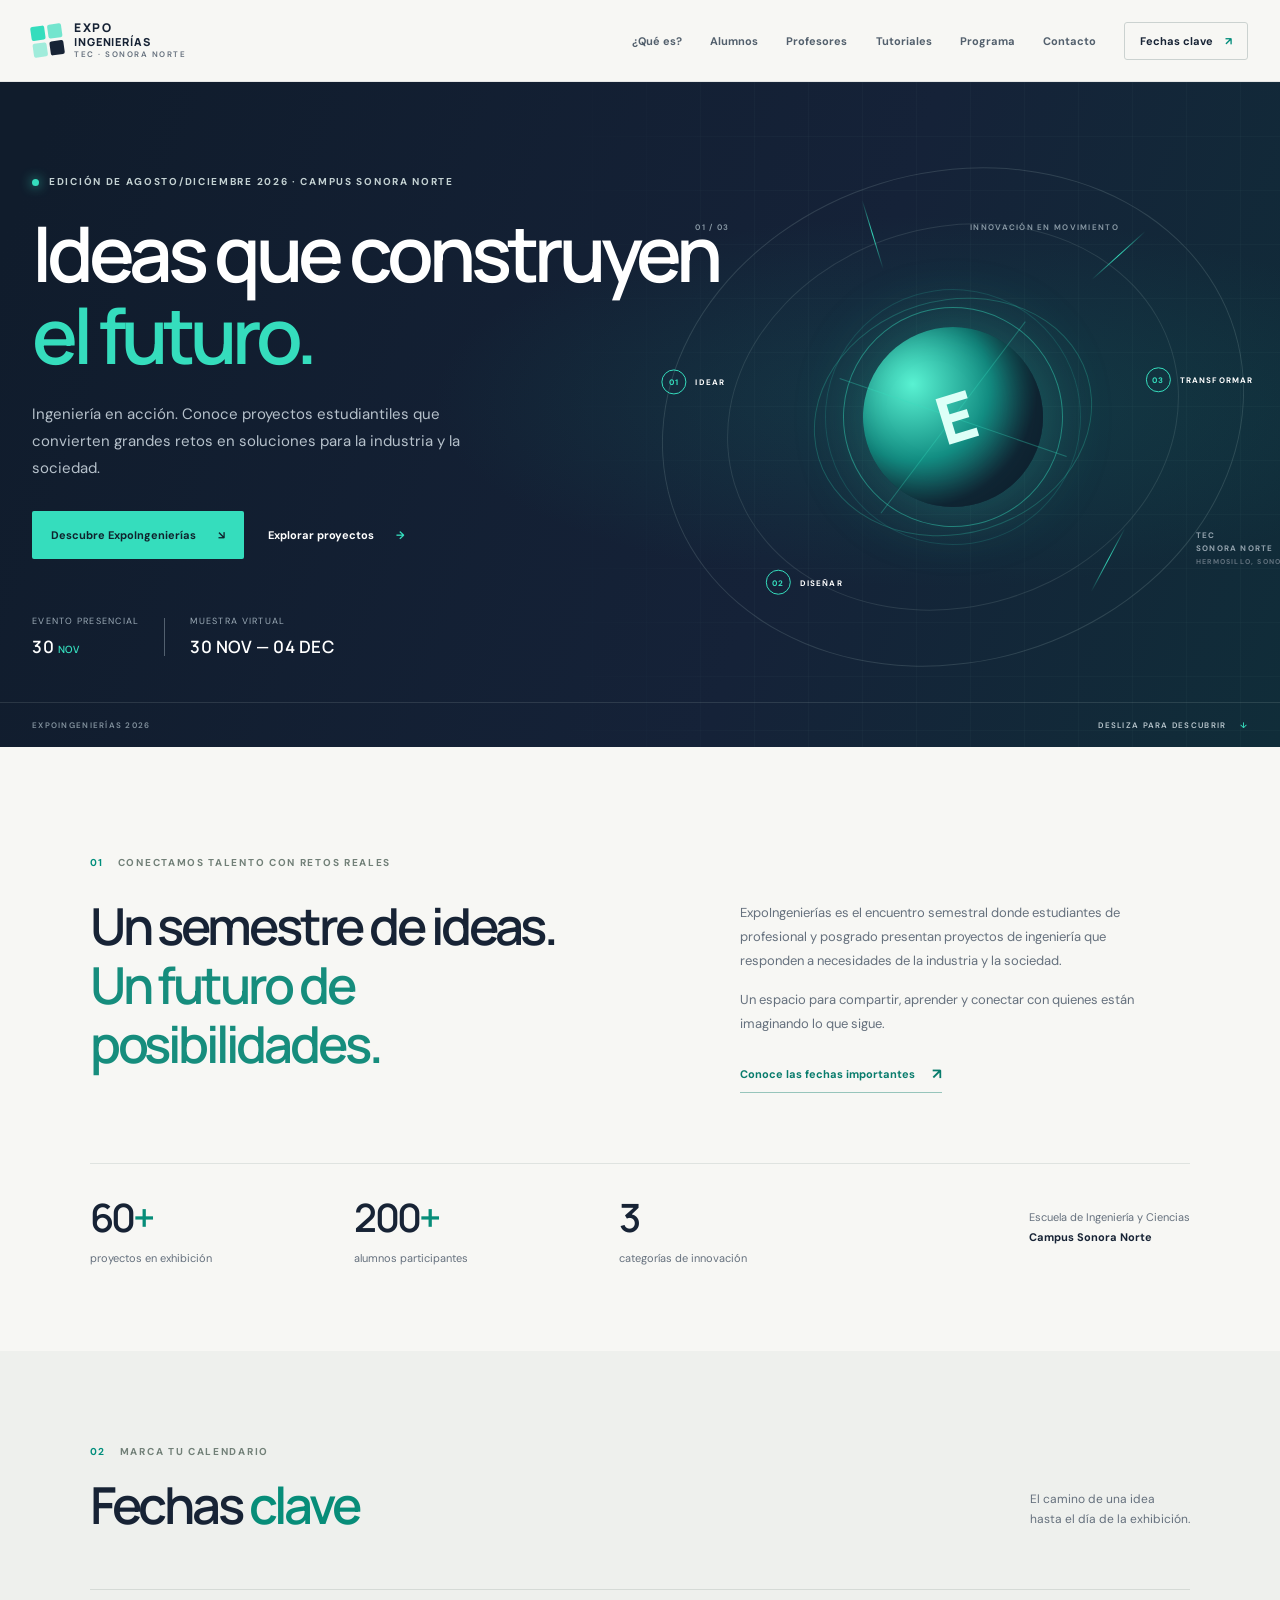
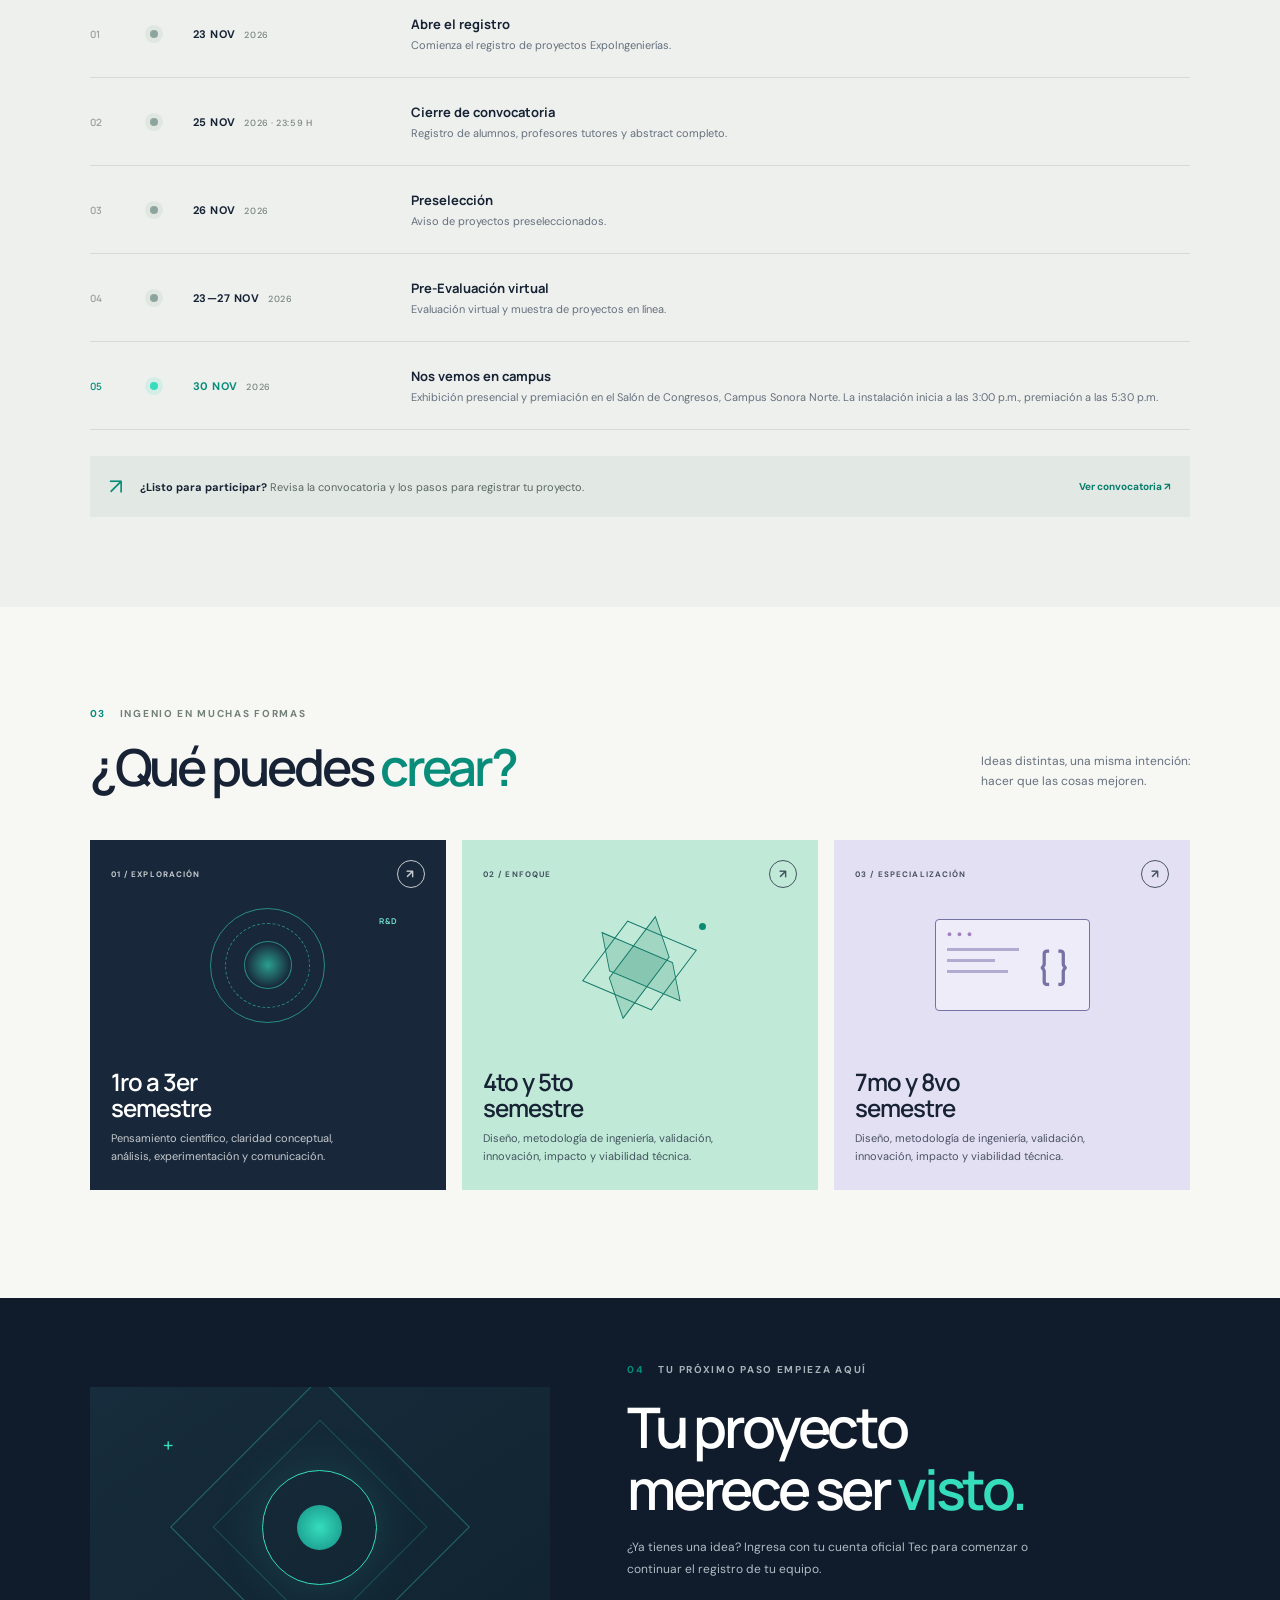
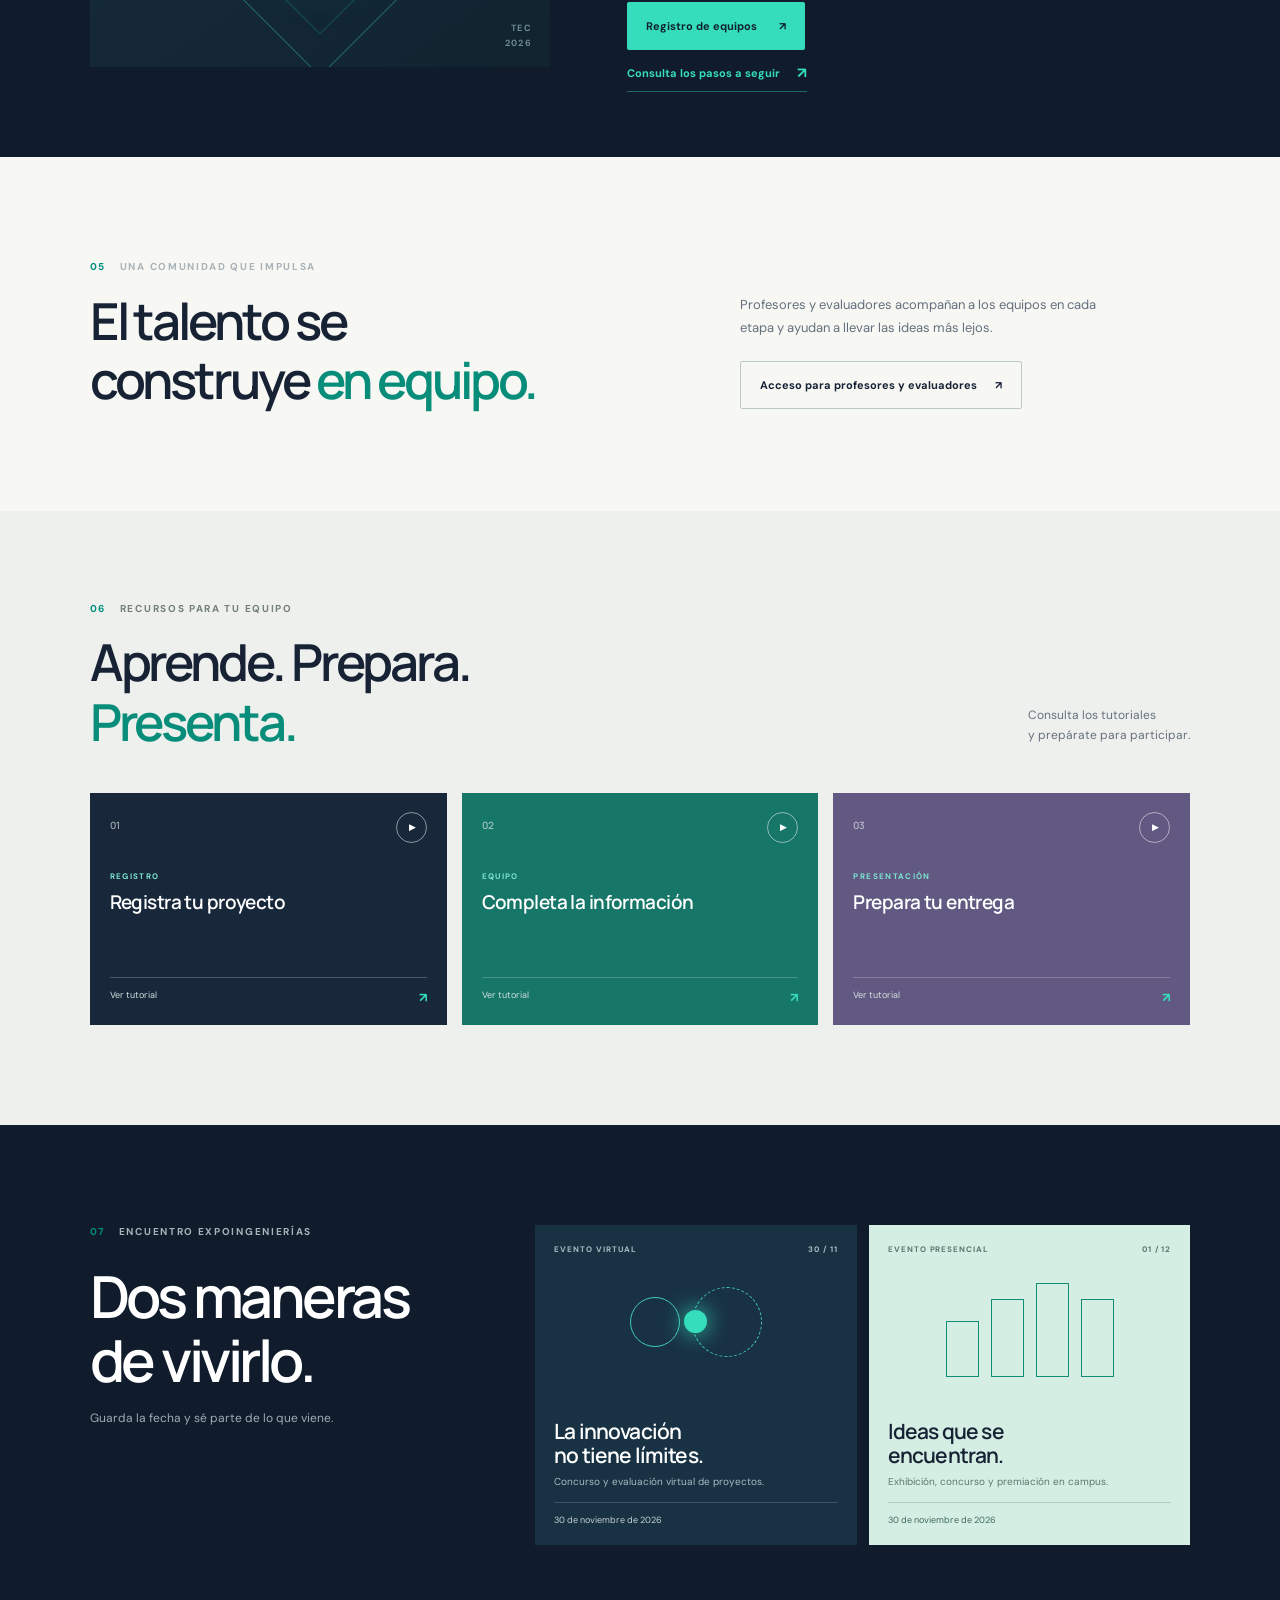
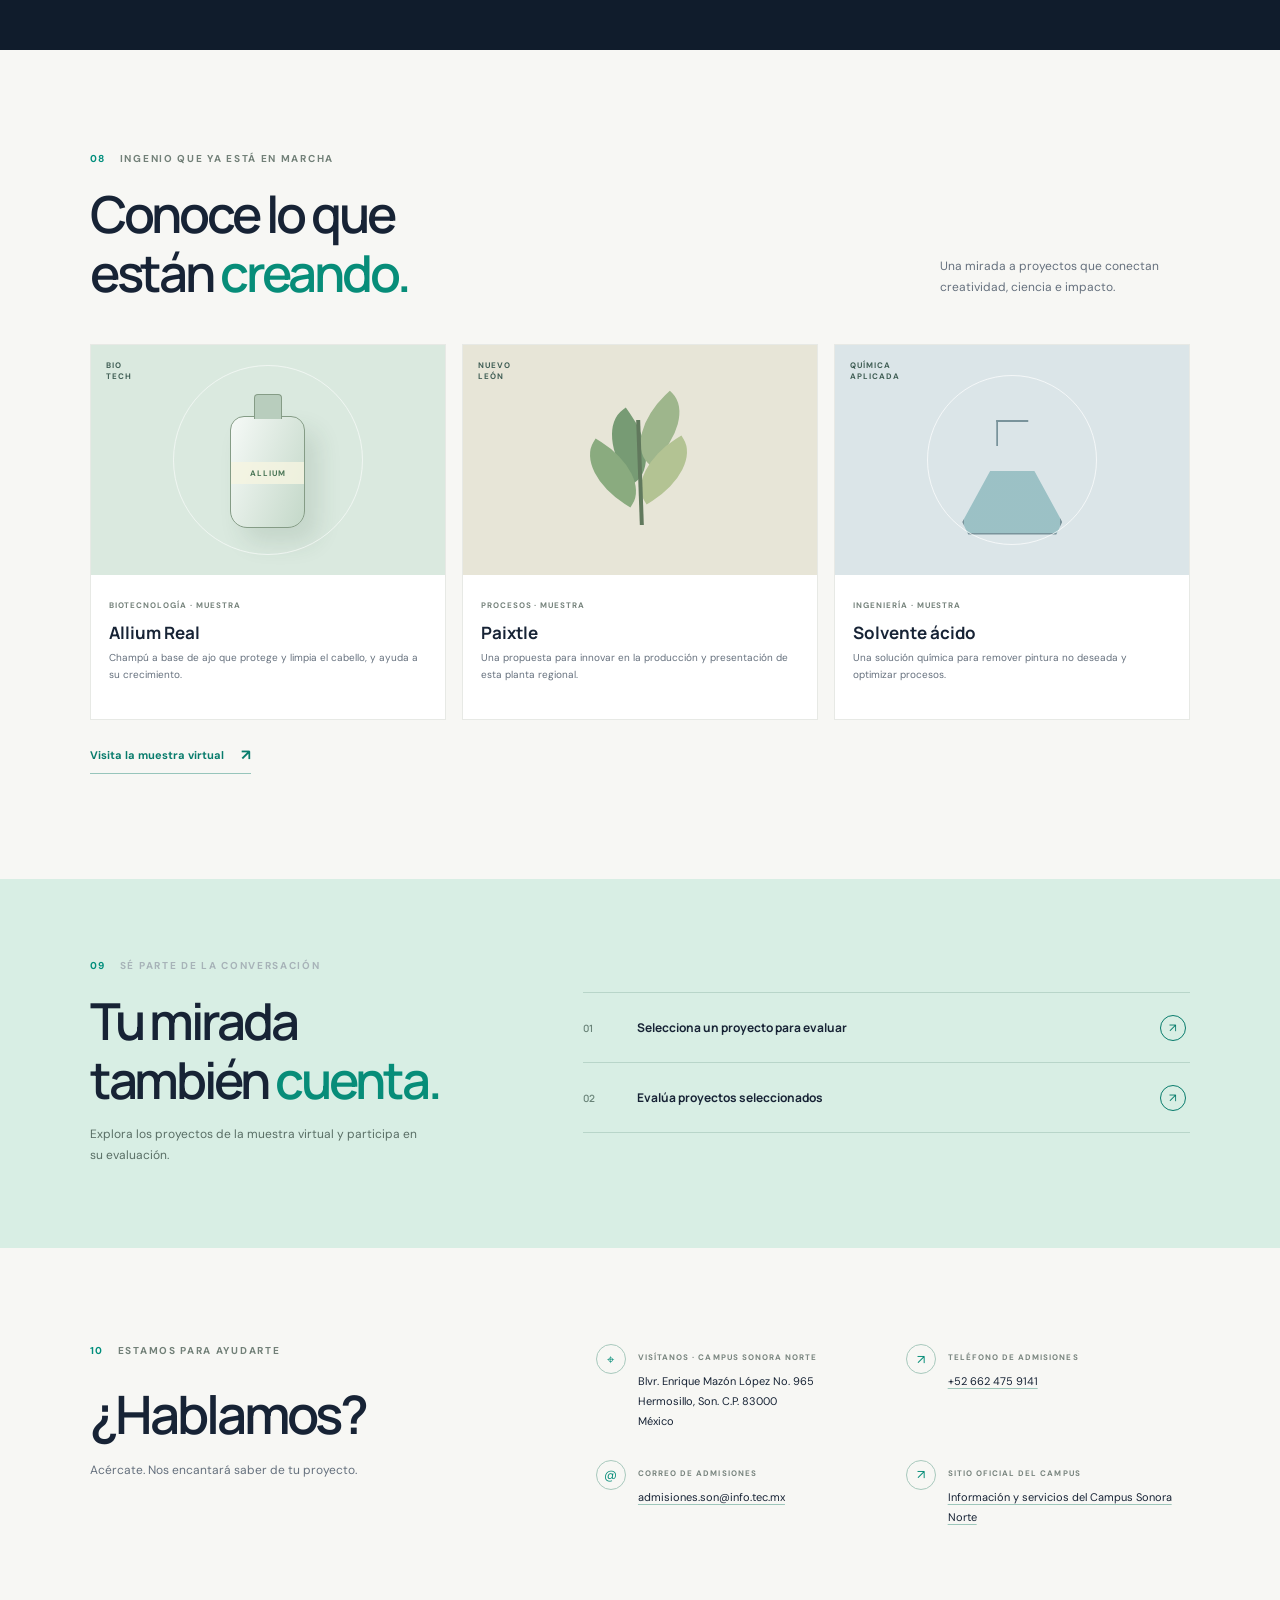
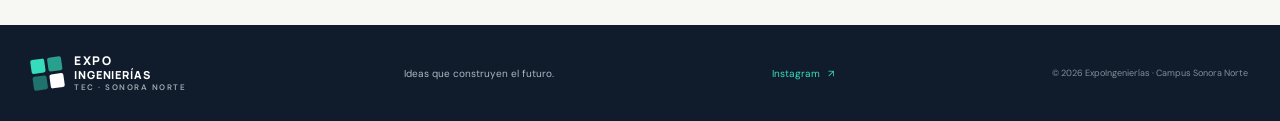
==== index.html @ fd646786 "cambio de estimación de alumnos" ====
<!doctype html>
<html lang="es">
<head>
  <meta charset="utf-8">
  <meta name="viewport" content="width=device-width, initial-scale=1">
  <meta name="theme-color" content="#101c2c">
  <meta name="description" content="ExpoIngenierías reúne proyectos de ingeniería que responden a retos reales de la industria y la sociedad.">
  <title>ExpoIngenierías | Ideas que construyen el futuro</title>
  <link rel="preconnect" href="https://fonts.googleapis.com">
  <link rel="preconnect" href="https://fonts.gstatic.com" crossorigin>
  <link href="https://fonts.googleapis.com/css2?family=DM+Sans:wght@400;500;600;700&family=Manrope:wght@400;500;600;700;800&display=swap" rel="stylesheet">
  <link rel="stylesheet" href="styles.css">
  <script src="script.js" defer></script>
</head>
<body>
  <a class="skip-link" href="#contenido">Saltar al contenido</a>
  <header class="site-header">
    <div class="nav-wrap">
      <a class="brand" href="#inicio" aria-label="ExpoIngenierías, inicio">
        <span class="brand-mark" aria-hidden="true"><i></i><i></i><i></i><i></i></span>
        <span class="brand-name">EXPO<span>INGENIERÍAS</span><small>TEC · SONORA NORTE</small></span>
      </a>
      <button class="menu-toggle" type="button" aria-expanded="false" aria-controls="primary-nav" aria-label="Abrir menú">
        <span></span><span></span>
      </button>
      <nav class="primary-nav" id="primary-nav" aria-label="Navegación principal">
        <a href="#que-es">¿Qué es?</a>
        <a href="#alumnos">Alumnos</a>
        <a href="#profesores">Profesores</a>
        <a href="#tutoriales">Tutoriales</a>
        <a href="#programa">Programa</a>
        <a href="#contacto">Contacto</a>
        <a class="nav-cta" href="#fechas">Fechas clave <span aria-hidden="true">↗</span></a>
      </nav>
    </div>
  </header>

  <main id="contenido">
    <section class="hero" id="inicio">
      <div class="hero-grid" aria-hidden="true"></div>
      <div class="hero-orbit orbit-one" aria-hidden="true"></div>
      <div class="hero-orbit orbit-two" aria-hidden="true"></div>
      <div class="hero-content">
        <p class="eyebrow"><span class="live-dot"></span> Edición de Agosto/Diciembre 2026 · Campus Sonora Norte</p>
        <h1>Ideas que construyen<br><span>el futuro.</span></h1>
        <p class="hero-copy">Ingeniería en acción. Conoce proyectos estudiantiles que convierten grandes retos en soluciones para la industria y la sociedad.</p>
        <div class="hero-actions">
          <a class="button button-primary" href="#que-es">Descubre ExpoIngenierías <span aria-hidden="true">↘</span></a>
          <a class="button button-quiet" href="#proyectos">Explorar proyectos <span aria-hidden="true">→</span></a>
        </div>
        <div class="hero-dates">
          <div><span class="date-label">Evento presencial</span><strong>30 <small>NOV</small></strong></div>
          <span class="date-divider" aria-hidden="true"></span>
          <div><span class="date-label">Muestra virtual</span><strong>30 NOV — 04 DEC</strong></div>
        </div>
      </div>
      <div class="hero-art" aria-hidden="true">
        <div class="art-caption"><span>01 / 03</span><span>INNOVACIÓN EN MOVIMIENTO</span></div>
        <div class="art-core"><div class="core-ring"></div><div class="core-ring ring-two"></div><div class="core-spark">E</div></div>
        <div class="art-node node-a"><span>01</span><b>IDEAR</b></div>
        <div class="art-node node-b"><span>02</span><b>DISEÑAR</b></div>
        <div class="art-node node-c"><span>03</span><b>TRANSFORMAR</b></div>
        <div class="art-line line-a"></div><div class="art-line line-b"></div><div class="art-line line-c"></div>
        <div class="art-footnote">TEC<br>SONORA NORTE<br><span>HERMOSILLO, SONORA</span></div>
      </div>
      <div class="hero-bottom"><span>EXPOINGENIERÍAS 2026</span><a href="#que-es">DESLIZA PARA DESCUBRIR <span aria-hidden="true">↓</span></a></div>
    </section>

    <section class="intro section-pad" id="que-es">
      <div class="section-kicker"><span>01</span> CONECTAMOS TALENTO CON RETOS REALES</div>
      <div class="intro-grid">
        <h2>Un semestre de ideas.<br><span>Un futuro de posibilidades.</span></h2>
        <div class="intro-copy">
          <p>ExpoIngenierías es el encuentro semestral donde estudiantes de profesional y posgrado presentan proyectos de ingeniería que responden a necesidades de la industria y la sociedad.</p>
          <p>Un espacio para compartir, aprender y conectar con quienes están imaginando lo que sigue.</p>
          <a class="text-link" href="#fechas">Conoce las fechas importantes <span aria-hidden="true">↗</span></a>
        </div>
      </div>
      <div class="stats-row">
        <div class="stat"><strong>60<span>+</span></strong><span>proyectos en exhibición</span></div>
        <div class="stat"><strong>200<span>+</span></strong><span>alumnos participantes</span></div>
        <div class="stat"><strong>3</strong><span>categorías de innovación</span></div>
        <p>Escuela de Ingeniería y Ciencias<br><b>Campus Sonora Norte</b></p>
      </div>
    </section>

    <section class="dates-section section-pad" id="fechas">
      <div class="section-heading">
        <div><div class="section-kicker"><span>02</span> MARCA TU CALENDARIO</div><h2>Fechas <span>clave</span></h2></div>
        <p>El camino de una idea<br>hasta el día de la exhibición.</p>
      </div>
      <div class="timeline">
        <article class="timeline-item">
          <span class="timeline-index">01</span><span class="timeline-dot"></span>
          <div class="timeline-date">23 NOV <small>2026</small></div>
          <div class="timeline-copy"><h3>Abre el registro</h3><p>Comienza el registro de proyectos ExpoIngenierías.</p></div>
        </article>
        <article class="timeline-item">
          <span class="timeline-index">02</span><span class="timeline-dot"></span>
          <div class="timeline-date">25 NOV <small>2026 · 23:59 H</small></div>
          <div class="timeline-copy"><h3>Cierre de convocatoria</h3><p>Registro de alumnos, profesores tutores y abstract completo.</p></div>
        </article>
        <article class="timeline-item">
          <span class="timeline-index">03</span><span class="timeline-dot"></span>
          <div class="timeline-date">26 NOV <small>2026</small></div>
          <div class="timeline-copy"><h3>Preselección</h3><p>Aviso de proyectos preseleccionados.</p></div>
        </article>
        <article class="timeline-item">
          <span class="timeline-index">04</span><span class="timeline-dot"></span>
          <div class="timeline-date">23—27 NOV <small>2026</small></div>
          <div class="timeline-copy"><h3>Pre-Evaluación virtual</h3><p>Evaluación virtual y muestra de proyectos en línea.</p></div>
        </article>
        <article class="timeline-item timeline-highlight">
          <span class="timeline-index">05</span><span class="timeline-dot"></span>
          <div class="timeline-date">30 NOV <small>2026</small></div>
          <div class="timeline-copy"><h3>Nos vemos en campus</h3><p>Exhibición presencial y premiación en el Salón de Congresos, Campus Sonora Norte. La instalación inicia a las 3:00 p.m., premiación a las 5:30 p.m.</p></div>
        </article>
      </div>
      <div class="timeline-note"><span aria-hidden="true">↗</span><p><b>¿Listo para participar?</b> Revisa la convocatoria y los pasos para registrar tu proyecto.</p><a href="https://bit.ly/Expo_Ingenierias" target="_blank" rel="noopener">Ver convocatoria <span aria-hidden="true">↗</span></a></div>
    </section>

    <section class="categories section-pad" id="proyectos">
      <div class="section-heading">
        <div><div class="section-kicker"><span>03</span> INGENIO EN MUCHAS FORMAS</div><h2>¿Qué puedes <span>crear?</span></h2></div>
        <p>Ideas distintas, una misma intención:<br>hacer que las cosas mejoren.</p>
      </div>
      <div class="category-grid">
        <article class="category-card category-dark">
          <div class="card-top"><span>01 / EXPLORACIÓN</span><span class="arrow-round">↗</span></div>
          <div class="category-art research-art" aria-hidden="true"><div class="circle circle-a"></div><div class="circle circle-b"></div><div class="circle circle-c"></div><span>R&amp;D</span></div>
          <h3>1ro a 3er<br>semestre</h3><p>Pensamiento científico, claridad conceptual, análisis, experimentación y comunicación.</p>
        </article>
        <article class="category-card category-green">
          <div class="card-top"><span>02 / ENFOQUE</span><span class="arrow-round">↗</span></div>
          <div class="category-art physical-art" aria-hidden="true"><div class="cube"><i></i><i></i><i></i></div><div class="cube-dot"></div></div>
          <h3>4to y 5to<br>semestre</h3><p>Diseño, metodología de ingeniería, validación, innovación, impacto y viabilidad técnica.</p>
        </article>
        <article class="category-card category-lilac">
          <div class="card-top"><span>03 / ESPECIALIZACIÓN</span><span class="arrow-round">↗</span></div>
          <div class="category-art software-art" aria-hidden="true"><div class="code-window"><span>● ● ●</span><b>{ }</b><i></i><i></i><i></i></div></div>
          <h3>7mo y 8vo<br>semestre</h3><p>Diseño, metodología de ingeniería, validación, innovación, impacto y viabilidad técnica.</p>
        </article>
      </div>
    </section>

    <section class="access-section section-pad" id="alumnos">
      <div class="access-art" aria-hidden="true"><div class="access-ring"></div><div class="access-cross">+</div><span>TEC<br>2026</span></div>
      <div class="access-copy">
        <div class="section-kicker"><span>04</span> TU PRÓXIMO PASO EMPIEZA AQUÍ</div>
        <h2>Tu proyecto<br>merece ser <span>visto.</span></h2>
        <p>¿Ya tienes una idea? Ingresa con tu cuenta oficial Tec para comenzar o continuar el registro de tu equipo.</p>
        <a class="button button-primary" href="https://forms.cloud.microsoft/r/Cpz0VesZDh">Registro de equipos <span aria-hidden="true">↗</span></a>
        <a class="text-link access-secondary" href="https://bit.ly/Expo_Ingenierias" target="_blank" rel="noopener">Consulta los pasos a seguir <span aria-hidden="true">↗</span></a>
      </div>
    </section>

    <section class="faculty-section section-pad" id="profesores">
      <div><div class="section-kicker"><span>05</span> UNA COMUNIDAD QUE IMPULSA</div><h2>El talento se<br>construye <span>en equipo.</span></h2></div>
      <div class="faculty-copy"><p>Profesores y evaluadores acompañan a los equipos en cada etapa y ayudan a llevar las ideas más lejos.</p><a class="button button-outline" href="https://forms.gle/yEsHHwfoURunwVYn7" target="_blank" rel="noopener">Acceso para profesores y evaluadores <span aria-hidden="true">↗</span></a></div>
    </section>

    <section class="tutorials-section section-pad" id="tutoriales">
      <div class="section-heading">
        <div><div class="section-kicker"><span>06</span> RECURSOS PARA TU EQUIPO</div><h2>Aprende. Prepara.<br><span>Presenta.</span></h2></div>
        <p>Consulta los tutoriales<br>y prepárate para participar.</p>
      </div>
      <div class="tutorial-grid">
        <a class="tutorial-card" href="https://youtu.be/opxGu3tZ9gY" target="_blank" rel="noopener"><span class="tutorial-number">01</span><span class="play-icon" aria-hidden="true">▶</span><span class="tutorial-label">REGISTRO</span><h3>Registra tu proyecto</h3><span class="tutorial-link">Ver tutorial <b>↗</b></span></a>
        <a class="tutorial-card" href="https://www.youtube.com/watch?v=QYlXbpVozcE" target="_blank" rel="noopener"><span class="tutorial-number">02</span><span class="play-icon" aria-hidden="true">▶</span><span class="tutorial-label">EQUIPO</span><h3>Completa la información</h3><span class="tutorial-link">Ver tutorial <b>↗</b></span></a>
        <a class="tutorial-card" href="https://www.youtube.com/watch?v=wiAFuTR9_UE" target="_blank" rel="noopener"><span class="tutorial-number">03</span><span class="play-icon" aria-hidden="true">▶</span><span class="tutorial-label">PRESENTACIÓN</span><h3>Prepara tu entrega</h3><span class="tutorial-link">Ver tutorial <b>↗</b></span></a>
      </div>
    </section>

    <section class="program-section section-pad" id="programa">
      <div class="program-title"><div class="section-kicker"><span>07</span> ENCUENTRO EXPOINGENIERÍAS</div><h2>Dos maneras<br>de vivirlo.</h2><p>Guarda la fecha y sé parte de lo que viene.</p></div>
      <div class="program-cards">
        <article class="program-card"><div class="program-card-top"><span>EVENTO VIRTUAL</span><span>30 / 11</span></div><div class="program-symbol virtual-symbol" aria-hidden="true"><span></span><span></span><span></span></div><h3>La innovación<br>no tiene límites.</h3><p>Concurso y evaluación virtual de proyectos.</p><span class="program-date">30 de noviembre de 2026</span></article>
        <article class="program-card program-card-light"><div class="program-card-top"><span>EVENTO PRESENCIAL</span><span>01 / 12</span></div><div class="program-symbol campus-symbol" aria-hidden="true"><span></span><span></span><span></span><span></span></div><h3>Ideas que se<br>encuentran.</h3><p>Exhibición, concurso y premiación en campus.</p><span class="program-date">30 de noviembre de 2026</span></article>
      </div>
    </section>

    <section class="showcase section-pad" id="muestra">
      <div class="showcase-heading"><div><div class="section-kicker"><span>08</span> INGENIO QUE YA ESTÁ EN MARCHA</div><h2>Conoce lo que<br>están <span>creando.</span></h2></div><p>Una mirada a proyectos que conectan creatividad, ciencia e impacto.</p></div>
      <div class="project-grid">
        <article class="project-card project-one"><div class="project-visual"><span class="project-stamp">BIO<br>TECH</span><div class="bottle"><i></i></div><span class="project-shine"></span></div><div class="project-details"><span>BIOTECNOLOGÍA · MUESTRA</span><h3>Allium Real</h3><p>Champú a base de ajo que protege y limpia el cabello, y ayuda a su crecimiento.</p></div></article>
        <article class="project-card project-two"><div class="project-visual"><span class="project-stamp">NUEVO<br>LEÓN</span><div class="plant-shape"><i></i><i></i><i></i><i></i><b></b></div></div><div class="project-details"><span>PROCESOS · MUESTRA</span><h3>Paixtle</h3><p>Una propuesta para innovar en la producción y presentación de esta planta regional.</p></div></article>
        <article class="project-card project-three"><div class="project-visual"><span class="project-stamp">QUÍMICA<br>APLICADA</span><div class="lab-flask"><i></i></div><div class="lab-bubble"></div></div><div class="project-details"><span>INGENIERÍA · MUESTRA</span><h3>Solvente ácido</h3><p>Una solución química para remover pintura no deseada y optimizar procesos.</p></div></article>
      </div>
      <a class="text-link showcase-link" href="https://expoingenierias-mty.github.io/pagina-inicio/muestra_virtual.htm" target="_blank" rel="noopener">Visita la muestra virtual <span aria-hidden="true">↗</span></a>
    </section>

    <section class="evaluation-section section-pad" id="evaluacion">
      <div class="evaluation-copy"><div class="section-kicker"><span>09</span> SÉ PARTE DE LA CONVERSACIÓN</div><h2>Tu mirada<br>también <span>cuenta.</span></h2><p>Explora los proyectos de la muestra virtual y participa en su evaluación.</p></div>
      <div class="evaluation-actions">
        <a class="evaluation-link" href="https://forms.gle/yEsHHwfoURunwVYn7" target="_blank" rel="noopener"><span>01</span><b>Selecciona un proyecto para evaluar</b><span class="arrow-round">↗</span></a>
        <a class="evaluation-link" href="https://forms.gle/yEsHHwfoURunwVYn7" target="_blank" rel="noopener"><span>02</span><b>Evalúa proyectos seleccionados</b><span class="arrow-round">↗</span></a>
      </div>
    </section>

    <section class="contact-section section-pad" id="contacto">
      <div class="contact-heading"><div class="section-kicker"><span>10</span> ESTAMOS PARA AYUDARTE</div><h2>¿Hablamos?</h2><p>Acércate. Nos encantará saber de tu proyecto.</p></div>
      <div class="contact-details">
        <div class="contact-item"><span class="contact-icon" aria-hidden="true">⌖</span><div><small>VISÍTANOS · CAMPUS SONORA NORTE</small><p>Blvr. Enrique Mazón López No. 965<br>Hermosillo, Son. C.P. 83000<br>México</p></div></div>
        <div class="contact-item"><span class="contact-icon" aria-hidden="true">↗</span><div><small>TELÉFONO DE ADMISIONES</small><p><a href="tel:+526624759141">+52 662 475 9141</a></p></div></div>
        <div class="contact-item"><span class="contact-icon" aria-hidden="true">@</span><div><small>CORREO DE ADMISIONES</small><p><a href="mailto:admisiones.son@info.tec.mx">admisiones.son@info.tec.mx</a></p></div></div>
        <div class="contact-item"><span class="contact-icon" aria-hidden="true">↗</span><div><small>SITIO OFICIAL DEL CAMPUS</small><p><a href="https://tec.mx/es/sonora-norte" target="_blank" rel="noopener">Información y servicios del Campus Sonora Norte</a></p></div></div>
      </div>
    </section>
  </main>

  <footer class="site-footer">
    <a class="brand footer-brand" href="#inicio">
      <span class="brand-mark" aria-hidden="true"><i></i><i></i><i></i><i></i></span>
      <span class="brand-name">EXPO<span>INGENIERÍAS</span><small>TEC · SONORA NORTE</small></span>
    </a>
    <p>Ideas que construyen el futuro.</p>
    <a class="instagram-link" href="https://www.instagram.com/expoingenierias.tec" target="_blank" rel="noopener" aria-label="ExpoIngenierías en Instagram">Instagram <span aria-hidden="true">↗</span></a>
    <span class="footer-copy">© 2026 ExpoIngenierías · Campus Sonora Norte</span>
  </footer>
</body>
</html>
---- styles.css ----
:root {
  color-scheme: light;
  --ink: #172335;
  --muted: #65707d;
  --paper: #f7f7f4;
  --teal: #35ddbd;
  --deep: #101c2c;
  --line: #dfe3e0;
  --font-display: "Manrope", sans-serif;
  --font-body: "DM Sans", sans-serif;
}

* { box-sizing: border-box; }
html { scroll-behavior: smooth; scroll-padding-top: 85px; }
body { margin: 0; background: var(--paper); color: var(--ink); font-family: var(--font-body); -webkit-font-smoothing: antialiased; }
a { color: inherit; }
button, a { -webkit-tap-highlight-color: transparent; }
.skip-link { position: fixed; top: 8px; left: 8px; z-index: 20; transform: translateY(-160%); background: white; padding: 12px 16px; }
.skip-link:focus { transform: translateY(0); }
.site-header { position: sticky; top: 0; z-index: 10; height: 82px; background: rgba(247,247,244,.96); border-bottom: 1px solid rgba(23,35,53,.08); backdrop-filter: blur(16px); }
.nav-wrap { width: min(1240px, calc(100% - 64px)); height: 100%; margin: auto; display: flex; align-items: center; justify-content: space-between; }
.brand { display: inline-flex; gap: 11px; align-items: center; text-decoration: none; flex: 0 0 auto; }
.brand-mark { width: 31px; height: 31px; display: grid; grid-template-columns: repeat(2, 1fr); grid-template-rows: repeat(2, 1fr); gap: 3px; transform: rotate(-8deg); }
.brand-mark i { display: block; background: var(--teal); border-radius: 2px; }
.brand-mark i:nth-child(2) { opacity: .68; }.brand-mark i:nth-child(3) { opacity: .45; }.brand-mark i:nth-child(4) { background: var(--ink); }
.brand-name { font: 800 12px/1.2 var(--font-display); letter-spacing: .13em; }
.brand-name span { display: block; font-size: 11px; letter-spacing: .08em; }
.brand-name small { display: block; font: 600 8px/1.5 var(--font-body); letter-spacing: .19em; color: var(--muted); }
.primary-nav { display: flex; align-items: center; gap: clamp(13px, 2.2vw, 32px); }
.primary-nav a { text-decoration: none; font-size: 11px; font-weight: 700; color: #53606d; transition: color .2s ease; }
.primary-nav a:hover, .primary-nav a:focus-visible { color: #078e7d; }
.primary-nav .nav-cta { color: var(--ink); border: 1px solid #cbd2d0; padding: 11px 15px; border-radius: 3px; }
.nav-cta span { padding-left: 9px; color: #008c7b; }
.menu-toggle { display: none; }
.hero { position: relative; min-height: 665px; overflow: hidden; background: var(--deep); color: white; isolation: isolate; }
.hero::before { content: ""; position: absolute; inset: 0; z-index: -2; background: radial-gradient(ellipse at 73% 48%, rgba(19,107,102,.3), transparent 38%), linear-gradient(110deg, #101c2c 4%, #152238 62%, #102d39 100%); }
.hero-grid { position: absolute; z-index: -1; inset: 0 0 0 42%; opacity: .19; background-image: linear-gradient(rgba(147,201,193,.18) 1px, transparent 1px), linear-gradient(90deg, rgba(147,201,193,.18) 1px, transparent 1px); background-size: 54px 54px; mask-image: linear-gradient(90deg, transparent, black 32%, black); }
.hero-content { position: relative; width: min(1240px, calc(100% - 64px)); min-height: 665px; margin: auto; padding: 93px 0 85px; z-index: 2; }
.eyebrow, .section-kicker { font: 700 10px/1.4 var(--font-body); letter-spacing: .17em; text-transform: uppercase; }
.eyebrow { display: flex; align-items: center; gap: 10px; color: #c4d2d3; margin: 0 0 23px; }
.live-dot { height: 7px; width: 7px; border-radius: 50%; background: var(--teal); box-shadow: 0 0 12px var(--teal); }
.hero h1 { max-width: 700px; margin: 0; font: 600 clamp(48px, 6vw, 79px)/1.07 var(--font-display); letter-spacing: -.065em; }
.hero h1 span, .intro h2 span, .section-heading h2 span, .faculty-section h2 span, .showcase h2 span, .evaluation-copy h2 span { color: var(--teal); }
.hero-copy { max-width: 475px; margin: 25px 0 29px; font-size: 15px; line-height: 1.8; color: #b6c1cb; }
.hero-actions { display: flex; align-items: center; gap: 24px; }
.button { display: inline-flex; justify-content: center; align-items: center; gap: 22px; min-height: 48px; padding: 0 19px; text-decoration: none; font-size: 11px; font-weight: 700; border-radius: 2px; transition: transform .2s, background .2s; }
.button:hover { transform: translateY(-2px); }
.button-primary { background: var(--teal); color: #10232d; }
.button-primary:hover { background: #64ebd2; }
.button-quiet { color: white; padding-left: 0; }
.button-quiet span { color: var(--teal); }
.hero-dates { display: flex; gap: 25px; align-items: center; margin-top: 56px; }
.hero-dates > div { display: grid; gap: 8px; }
.date-label { font-size: 9px; letter-spacing: .14em; color: #9cabb7; text-transform: uppercase; }
.hero-dates strong { font: 600 17px var(--font-display); letter-spacing: .03em; }
.hero-dates strong small { font-size: 10px; color: var(--teal); }
.date-divider { width: 1px; height: 38px; background: #52606f; }
.hero-art { position: absolute; width: min(47vw, 590px); height: 490px; right: max(calc((100vw - 1240px) / 2), 32px); top: 90px; border: 1px solid rgba(201,226,222,.15); border-radius: 50%; transform: rotate(-17deg); }
.hero-art::before, .hero-art::after { content: ""; position: absolute; inset: 11%; border: 1px solid rgba(201,226,222,.12); border-radius: 50%; }
.hero-art::after { inset: 26%; border-color: rgba(53,221,189,.25); }
.art-caption { position: absolute; top: 9%; left: 16%; right: 12%; display: flex; justify-content: space-between; transform: rotate(17deg); color: #8c9ca8; font: 600 8px var(--font-body); letter-spacing: .16em; }
.art-core { position: absolute; width: 180px; height: 180px; left: 50%; top: 50%; transform: translate(-50%,-50%); display: grid; place-items: center; border-radius: 50%; background: radial-gradient(circle at 34% 26%, #59f2d2, #138e83 43%, #142e3d 70%); box-shadow: 0 0 70px rgba(53,221,189,.28), inset -16px -16px 35px rgba(7,21,34,.5); }
.core-ring { position: absolute; inset: -20px; border: 1px solid rgba(53,221,189,.45); border-radius: 50%; }
.ring-two { inset: -38px; border-color: rgba(53,221,189,.16); }
.art-core::before, .art-core::after { content: ""; position: absolute; width: 240px; height: 1px; background: rgba(53,221,189,.32); transform: rotate(36deg); }
.art-core::after { transform: rotate(-36deg); }
.core-spark { color: #ddfff7; font: 800 66px var(--font-display); letter-spacing: -.1em; z-index: 1; }
.art-node { position: absolute; z-index: 1; display: flex; align-items: center; gap: 9px; transform: rotate(17deg); font: 700 8px var(--font-body); letter-spacing: .14em; }
.art-node span { display: grid; place-items: center; width: 25px; height: 25px; border: 1px solid var(--teal); border-radius: 50%; color: var(--teal); }
.node-a { top: 25%; left: 4%; }.node-b { top: 71%; left: 11%; }.node-c { top: 55%; right: -1%; }
.art-line { position: absolute; width: 1px; height: 72px; background: linear-gradient(transparent, var(--teal), transparent); }
.line-a { top: 2%; left: 46%; }.line-b { top: 80%; left: 68%; transform: rotate(45deg); }.line-c { top: 21%; right: 15%; transform: rotate(65deg); }
.art-footnote { position: absolute; right: 1%; bottom: 3%; transform: rotate(17deg); color: #93a2ad; font: 700 8px/1.6 var(--font-body); letter-spacing: .15em; }
.art-footnote span { color: #62727e; font-size: 7px; }
.hero-bottom { position: absolute; bottom: 0; width: 100%; height: 45px; border-top: 1px solid rgba(219,232,231,.12); display: flex; justify-content: space-between; align-items: center; padding: 0 max(calc((100vw - 1240px) / 2), 32px); color: #82919d; font: 600 8px var(--font-body); letter-spacing: .16em; }
.hero-bottom a { color: #b9c6cd; text-decoration: none; }.hero-bottom a span { color: var(--teal); padding-left: 10px; }
.section-pad { padding-left: max(calc((100vw - 1120px) / 2), 7vw); padding-right: max(calc((100vw - 1120px) / 2), 7vw); }
.intro { padding-top: 109px; padding-bottom: 86px; }
.section-kicker { color: #728078; }.section-kicker span { color: #008e7c; margin-right: 10px; }
.intro-grid { display: grid; grid-template-columns: 1.1fr .9fr; gap: 9%; margin-top: 26px; align-items: start; }
.intro h2, .section-heading h2, .faculty-section h2, .showcase h2, .evaluation-copy h2 { margin: 0; font: 600 clamp(36px, 4vw, 51px)/1.16 var(--font-display); letter-spacing: -.06em; }
.intro h2 span { color: #168d7d; }
.intro-copy { max-width: 430px; padding-top: 5px; }.intro-copy p { margin: 0 0 15px; color: var(--muted); font-size: 13px; line-height: 1.85; }
.text-link { display: inline-flex; gap: 17px; align-items: center; margin-top: 13px; color: #087c6c; font-size: 11px; font-weight: 700; text-decoration: none; border-bottom: 1px solid #97c5bb; padding-bottom: 8px; }
.text-link span { font-size: 15px; }
.stats-row { display: grid; grid-template-columns: 1fr 1fr 1fr 1.25fr; border-top: 1px solid var(--line); margin-top: 70px; padding-top: 26px; gap: 20px; }
.stat { display: flex; flex-direction: column; gap: 7px; }.stat strong { font: 600 39px var(--font-display); letter-spacing: -.07em; }.stat strong span { color: #078d79; }.stat > span { color: var(--muted); font-size: 11px; }
.stats-row > p { align-self: center; justify-self: end; color: var(--muted); font-size: 11px; line-height: 1.8; }.stats-row > p b { color: var(--ink); }
.dates-section { background: #eef0ed; padding-top: 94px; padding-bottom: 90px; }
.section-heading { display: flex; align-items: end; justify-content: space-between; gap: 25px; }.section-heading h2 { margin-top: 16px; }.section-heading h2 span { color: #078d79; }.section-heading > p { color: var(--muted); font-size: 12px; line-height: 1.7; margin: 0 0 5px; }
.timeline { margin-top: 55px; border-top: 1px solid #d5dad6; }
.timeline-item { display: grid; grid-template-columns: 42px 25px 200px 1fr; gap: 18px; align-items: center; min-height: 88px; border-bottom: 1px solid #d5dad6; }
.timeline-index { color: #9aa39d; font: 600 10px var(--font-display); }
.timeline-dot { width: 8px; height: 8px; border-radius: 50%; background: #8da49e; box-shadow: 0 0 0 5px #e0e6e1; }
.timeline-date { font: 700 11px var(--font-body); letter-spacing: .05em; }.timeline-date small { color: #77847c; font-size: 9px; font-weight: 500; margin-left: 5px; }
.timeline-copy h3 { margin: 0 0 5px; font: 700 13px var(--font-display); }.timeline-copy p { margin: 0; color: var(--muted); font-size: 11px; }
.timeline-highlight .timeline-index, .timeline-highlight .timeline-date { color: #078d79; }.timeline-highlight .timeline-dot { background: var(--teal); box-shadow: 0 0 0 5px #d4eee7; }
.timeline-note { display: flex; align-items: center; gap: 17px; margin-top: 26px; padding: 16px 19px; background: #e2e8e3; }.timeline-note > span { color: #078d79; font-size: 22px; }.timeline-note p { flex: 1; margin: 0; font-size: 11px; color: #5b6860; }.timeline-note p b { color: var(--ink); }.timeline-note a { color: #087c6c; text-decoration: none; font-size: 10px; font-weight: 700; white-space: nowrap; }
.categories { padding-top: 100px; padding-bottom: 108px; }.category-grid { display: grid; grid-template-columns: repeat(3, 1fr); gap: 16px; margin-top: 43px; }.category-card { min-height: 350px; padding: 20px 21px 24px; display: flex; flex-direction: column; overflow: hidden; }.category-dark { background: #18283a; color: white; }.category-green { background: #c1e9d8; }.category-lilac { background: #e4e0f3; }
.card-top { display: flex; justify-content: space-between; align-items: center; font: 700 8px var(--font-body); letter-spacing: .14em; opacity: .75; }.arrow-round { width: 28px; height: 28px; display: grid; place-items: center; border: 1px solid currentColor; border-radius: 50%; font-size: 12px; }
.category-art { height: 155px; position: relative; display: grid; place-items: center; }.research-art .circle { position: absolute; border: 1px solid rgba(53,221,189,.55); border-radius: 50%; }.circle-a { width: 115px; height: 115px; }.circle-b { width: 85px; height: 85px; border-style: dashed!important; }.circle-c { width: 48px; height: 48px; background: radial-gradient(circle, rgba(53,221,189,.65), transparent 70%); }.research-art > span { position: absolute; right: 27px; top: 27px; color: #74dfcd; font: 700 8px var(--font-display); letter-spacing: .12em; }
.physical-art .cube { position: relative; width: 75px; height: 75px; transform: rotate(30deg) skew(-7deg,-7deg); border: 1px solid #137968; }.physical-art .cube::before,.physical-art .cube::after { content: ""; position: absolute; background: rgba(21,130,103,.18); }.physical-art .cube::before { width: 35px; height: 75px; left: 19px; top: 0; transform: skewY(42deg); border: 1px solid #137968; }.physical-art .cube::after { width: 75px; height: 32px; left: 0; top: 20px; transform: skewX(42deg); border: 1px solid #137968; }.cube-dot { position: absolute; width: 7px; height: 7px; border-radius: 50%; background: #0c8b72; right: 29%; top: 23%; }
.code-window { position: relative; width: 155px; height: 92px; border: 1px solid #7573a3; border-radius: 4px; background: rgba(255,255,255,.36); padding: 8px 11px; }.code-window > span { display: block; color: #a181c1; font-size: 9px; letter-spacing: .14em; }.code-window b { position: absolute; right: 18px; top: 24px; color: #7772a5; font: 600 33px var(--font-display); }.code-window i { display: block; width: 55%; height: 3px; margin-top: 8px; background: #9791c2; opacity: .7; }.code-window i:nth-of-type(2) { width: 37%; }.code-window i:nth-of-type(3) { width: 47%; }
.category-card h3 { margin: auto 0 8px; font: 600 24px/1.12 var(--font-display); letter-spacing: -.04em; }.category-card p { margin: 0; max-width: 240px; font-size: 11px; line-height: 1.6; opacity: .75; }
.access-section { display: grid; grid-template-columns: .9fr 1.1fr; min-height: 430px; align-items: center; gap: 7%; background: var(--deep); color: white; padding-top: 65px; padding-bottom: 65px; }
.access-art { height: 280px; width: 100%; position: relative; display: grid; place-items: center; overflow: hidden; background: linear-gradient(145deg, #172c3c, #10232f); }.access-art::before { content: ""; position: absolute; width: 210px; height: 210px; border: 1px solid rgba(53,221,189,.38); transform: rotate(45deg); }.access-art::after { content: ""; position: absolute; width: 150px; height: 150px; border: 1px solid rgba(53,221,189,.22); transform: rotate(45deg); }.access-ring { width: 115px; height: 115px; border: 1px solid var(--teal); border-radius: 50%; box-shadow: 0 0 50px rgba(53,221,189,.15); }.access-ring::after { content: ""; display: block; width: 45px; height: 45px; margin: 34px; background: radial-gradient(circle, var(--teal), #168e83); border-radius: 50%; }.access-art > span { position: absolute; right: 18px; bottom: 16px; text-align: right; color: #718b93; font: 700 9px/1.7 var(--font-body); letter-spacing: .16em; }.access-cross { position: absolute; left: 16%; top: 16%; color: var(--teal); font-size: 19px; }
.access-copy .section-kicker, .faculty-section .section-kicker, .program-section .section-kicker, .evaluation-section .section-kicker { color: #a7b3b8; }.access-copy h2 { margin: 19px 0 16px; font: 600 clamp(38px, 4.5vw, 56px)/1.12 var(--font-display); letter-spacing: -.06em; }.access-copy h2 span { color: var(--teal); }.access-copy > p { max-width: 420px; margin: 0 0 22px; color: #b0bdc4; font-size: 12px; line-height: 1.8; }.access-secondary { display: flex; width: fit-content; color: var(--teal); border-color: rgba(53,221,189,.4); }
.faculty-section { display: grid; grid-template-columns: 1fr .8fr; gap: 8%; align-items: end; padding-top: 103px; padding-bottom: 102px; }.faculty-section h2 { margin-top: 17px; }.faculty-section h2 span { color: #078d79; }.faculty-copy p { margin: 0 0 22px; max-width: 390px; color: var(--muted); font-size: 13px; line-height: 1.8; }.button-outline { border: 1px solid #bdc9c4; color: var(--ink); gap: 18px; }.button-outline:hover { background: #edf2ef; }
.tutorials-section { background: #eef0ed; padding-top: 91px; padding-bottom: 100px; }.tutorial-grid { display: grid; grid-template-columns: repeat(3,1fr); gap: 15px; margin-top: 42px; }.tutorial-card { position: relative; min-height: 232px; padding: 20px; text-decoration: none; color: white; background: #18283a; overflow: hidden; transition: transform .2s; }.tutorial-card:nth-child(2) { background: #167668; }.tutorial-card:nth-child(3) { background: #615982; }.tutorial-card:hover { transform: translateY(-4px); }.tutorial-number { color: rgba(255,255,255,.57); font: 600 10px var(--font-display); }.play-icon { position: absolute; top: 19px; right: 20px; display: grid; place-items: center; width: 31px; height: 31px; border: 1px solid rgba(255,255,255,.5); border-radius: 50%; font-size: 9px; padding-left: 2px; }.tutorial-label { display: block; margin-top: 37px; color: #7ce5d2; font-size: 8px; font-weight: 700; letter-spacing: .17em; }.tutorial-card h3 { margin: 8px 0 18px; font: 600 19px var(--font-display); letter-spacing: -.03em; }.tutorial-link { position: absolute; bottom: 19px; left: 20px; right: 20px; border-top: 1px solid rgba(255,255,255,.22); padding-top: 11px; display: flex; justify-content: space-between; color: #d5e0e0; font-size: 9px; }.tutorial-link b { color: var(--teal); font-size: 13px; }
.program-section { display: grid; grid-template-columns: .72fr 1.28fr; gap: 7%; background: var(--deep); color: white; padding-top: 100px; padding-bottom: 105px; }.program-title h2 { margin: 25px 0 17px; font: 600 clamp(42px, 4.6vw, 58px)/1.1 var(--font-display); letter-spacing: -.06em; }.program-title p { color: #9eacb4; font-size: 12px; line-height: 1.7; }.program-cards { display: grid; grid-template-columns: 1fr 1fr; gap: 12px; }.program-card { min-height: 320px; background: #183143; padding: 19px; display: flex; flex-direction: column; }.program-card-light { background: #d4eee3; color: var(--ink); }.program-card-top { display: flex; justify-content: space-between; gap: 10px; font: 700 8px var(--font-body); letter-spacing: .12em; color: #a9bdc1; }.program-card-light .program-card-top { color: #5a7770; }.program-symbol { position: relative; height: 110px; margin-top: 13px; display: flex; align-items: center; justify-content: center; gap: 12px; }.virtual-symbol span { width: 50px; height: 50px; border: 1px solid #45cbb5; border-radius: 50%; }.virtual-symbol span:nth-child(2) { width: 70px; height: 70px; border-style: dashed; }.virtual-symbol span:nth-child(3) { width: 23px; height: 23px; position: absolute; background: var(--teal); border: 0; box-shadow: 0 0 22px var(--teal); }.campus-symbol span { width: 33px; height: 56px; border: 1px solid #138c76; align-self: end; }.campus-symbol span:nth-child(2), .campus-symbol span:nth-child(4) { height: 78px; }.campus-symbol span:nth-child(3) { height: 94px; }.program-card h3 { margin: auto 0 6px; font: 600 21px/1.17 var(--font-display); letter-spacing: -.04em; }.program-card > p { margin: 0 0 12px; color: #a9bbc1; font-size: 10px; line-height: 1.6; }.program-card-light > p { color: #61756e; }.program-date { padding-top: 11px; border-top: 1px solid rgba(255,255,255,.17); color: #c5d3d5; font-size: 9px; }.program-card-light .program-date { border-color: rgba(23,35,53,.16); color: #42675e; }
.showcase { padding-top: 102px; padding-bottom: 105px; }.showcase-heading { display: flex; align-items: end; justify-content: space-between; gap: 24px; }.showcase h2 { margin-top: 18px; }.showcase h2 span { color: #078d79; }.showcase-heading > p { max-width: 250px; margin: 0 0 5px; color: var(--muted); font-size: 12px; line-height: 1.7; }.project-grid { display: grid; grid-template-columns: repeat(3, 1fr); gap: 16px; margin-top: 42px; }.project-card { background: white; border: 1px solid #e7e9e5; }.project-visual { position: relative; height: 230px; overflow: hidden; display: grid; place-items: center; }.project-one .project-visual { background: #dae9df; }.project-two .project-visual { background: #e7e5d7; }.project-three .project-visual { background: #dbe5e8; }.project-stamp { position: absolute; z-index: 1; top: 15px; left: 15px; color: #405e55; font: 700 8px/1.4 var(--font-body); letter-spacing: .13em; }.bottle { position: relative; width: 75px; height: 112px; margin-top: 23px; border: 1px solid #859c86; border-radius: 14px 14px 17px 17px; background: linear-gradient(110deg, rgba(255,255,255,.75), rgba(181,205,186,.6)); box-shadow: 13px 15px 25px rgba(40,70,50,.12); }.bottle::before { content: ""; position: absolute; width: 26px; height: 24px; top: -23px; left: 23px; border: 1px solid #859c86; border-bottom: 0; background: #b8cdbd; border-radius: 4px 4px 0 0; }.bottle::after { content: "ALLIUM"; position: absolute; top: 45px; left: 0; width: 100%; padding: 6px 0; text-align: center; color: #487455; background: rgba(247,246,225,.8); font: 700 8px var(--font-body); letter-spacing: .12em; }.project-shine { position: absolute; width: 190px; height: 190px; border: 1px solid rgba(255,255,255,.6); border-radius: 50%; }.plant-shape { position: relative; width: 155px; height: 140px; }.plant-shape b { position: absolute; width: 4px; height: 105px; left: 76px; bottom: 5px; background: #61795d; transform: rotate(-2deg); }.plant-shape i { position: absolute; width: 40px; height: 66px; background: #779b74; border-radius: 90% 0 90% 0; transform: rotate(-36deg); bottom: 51px; left: 47px; }.plant-shape i:nth-child(2) { left: 78px; transform: rotate(46deg) scaleX(-1); background: #9eb68c; bottom: 69px; }.plant-shape i:nth-child(3) { left: 31px; transform: rotate(-58deg); background: #8aab7f; bottom: 24px; }.plant-shape i:nth-child(4) { left: 82px; transform: rotate(58deg) scaleX(-1); background: #b3c393; bottom: 27px; }.lab-flask { position: relative; width: 100px; height: 115px; margin-top: 34px; border: 2px solid #79939b; border-top: 0; clip-path: polygon(34% 0,66% 0,66% 35%,100% 89%,94% 100%,6% 100%,0 89%,34% 35%); background: linear-gradient(180deg,transparent 45%,rgba(60,139,145,.4) 45%); }.lab-flask::before { content: ""; position: absolute; width: 33px; height: 24px; top: 0; left: 32px; border: 2px solid #79939b; border-bottom: 0; }.lab-bubble { position: absolute; width: 170px; height: 170px; border: 1px solid rgba(255,255,255,.7); border-radius: 50%; }.project-details { padding: 17px 18px 19px; }.project-details > span { color: #75827b; font-size: 8px; font-weight: 700; letter-spacing: .12em; }.project-details h3 { margin: 8px 0 6px; font: 700 17px var(--font-display); }.project-details p { margin: 0; min-height: 50px; color: var(--muted); font-size: 10px; line-height: 1.65; }.showcase-link { margin-top: 25px; }
.evaluation-section { display: grid; grid-template-columns: .8fr 1.2fr; gap: 8%; align-items: center; background: #d8eee4; padding-top: 80px; padding-bottom: 82px; }.evaluation-copy h2 { margin: 18px 0 15px; }.evaluation-copy h2 span { color: #078d79; }.evaluation-copy > p { max-width: 330px; margin: 0; color: #596e65; font-size: 12px; line-height: 1.75; }.evaluation-actions { border-top: 1px solid #b8d5c9; }.evaluation-link { display: grid; grid-template-columns: 42px 1fr 30px; gap: 12px; align-items: center; min-height: 70px; border-bottom: 1px solid #b8d5c9; text-decoration: none; }.evaluation-link > span:first-child { color: #698378; font: 600 10px var(--font-display); }.evaluation-link b { font: 700 12px var(--font-display); }.evaluation-link .arrow-round { color: #087c6c; width: 26px; height: 26px; transition: transform .2s; }.evaluation-link:hover .arrow-round { transform: translate(2px,-2px); }
.contact-section { display: grid; grid-template-columns: .8fr 1.2fr; gap: 10%; padding-top: 96px; padding-bottom: 98px; }.contact-heading h2 { margin: 20px 0 10px; font: 600 53px var(--font-display); letter-spacing: -.06em; }.contact-heading > p { color: var(--muted); font-size: 12px; }.contact-details { display: grid; grid-template-columns: 1fr 1fr; gap: 28px 25px; }.contact-item { display: flex; gap: 12px; align-items: flex-start; }.contact-icon { width: 30px; height: 30px; display: grid; place-items: center; color: #078d79; border: 1px solid #a8c9bd; border-radius: 50%; font-size: 13px; flex: 0 0 auto; }.contact-item small { color: #78847e; font-size: 8px; font-weight: 700; letter-spacing: .13em; }.contact-item p { margin: 7px 0 0; font-size: 11px; line-height: 1.8; }.contact-item p a { color: var(--ink); text-decoration-color: #9ec7bb; text-underline-offset: 3px; }.contact-item p span { color: var(--muted); }
.site-footer { min-height: 96px; display: flex; align-items: center; justify-content: space-between; gap: 20px; padding: 20px max(calc((100vw - 1240px) / 2), 32px); background: var(--deep); color: white; }.footer-brand .brand-mark i:nth-child(4) { background: white; }.footer-brand .brand-name small { color: #9baab1; }.site-footer > p { margin: 0; color: #abb9c0; font-size: 10px; }.instagram-link { color: var(--teal); font-size: 10px; text-decoration: none; }.instagram-link span { padding-left: 5px; }.footer-copy { color: #7f9099; font-size: 9px; }

@media (max-width: 1000px) {
  .primary-nav { gap: 13px; }.primary-nav a { font-size: 10px; }.primary-nav .nav-cta { padding: 9px 10px; }
  .hero-art { right: 22px; width: 48vw; opacity: .85; }.hero-content { width: calc(100% - 64px); }.hero h1 { font-size: clamp(48px, 6vw, 68px); }
  .section-pad { padding-left: 6vw; padding-right: 6vw; }
}
@media (max-width: 760px) {
  html { scroll-padding-top: 70px; }.site-header { height: 70px; }.nav-wrap { width: calc(100% - 40px); }.menu-toggle { width: 42px; height: 42px; padding: 12px 8px; border: 0; background: transparent; display: flex; flex-direction: column; justify-content: center; gap: 6px; cursor: pointer; }.menu-toggle span { display: block; width: 24px; height: 2px; background: var(--ink); transition: transform .2s; }.menu-toggle[aria-expanded="true"] span:first-child { transform: translateY(4px) rotate(45deg); }.menu-toggle[aria-expanded="true"] span:last-child { transform: translateY(-4px) rotate(-45deg); }
  .primary-nav { display: none; position: absolute; top: 69px; left: 0; right: 0; padding: 12px 20px 22px; background: var(--paper); border-bottom: 1px solid var(--line); box-shadow: 0 12px 18px rgba(20,35,45,.08); align-items: stretch; flex-direction: column; gap: 0; }.primary-nav.is-open { display: flex; }.primary-nav a { padding: 13px 5px; font-size: 12px; border-bottom: 1px solid #e6e8e4; }.primary-nav .nav-cta { margin-top: 10px; text-align: center; border: 1px solid #cbd2d0; }
  .hero { min-height: 715px; }.hero-content { width: calc(100% - 44px); min-height: 715px; padding-top: 70px; }.hero h1 { font-size: clamp(47px, 10vw, 70px); }.hero-copy { max-width: 430px; font-size: 13px; }.hero-art { width: 310px; height: 310px; top: auto; right: -95px; bottom: 85px; opacity: .45; }.art-core { width: 115px; height: 115px; }.core-spark { font-size: 48px; }.art-node { display: none; }.art-caption { font-size: 6px; }.art-footnote { display: none; }.hero-dates { margin-top: 41px; gap: 16px; }.hero-dates strong { font-size: 13px; }.hero-bottom { padding: 0 22px; font-size: 7px; }.hero-bottom a { font-size: 7px; }
  .section-pad { padding-left: 22px; padding-right: 22px; }.intro { padding-top: 75px; padding-bottom: 70px; }.intro-grid { grid-template-columns: 1fr; gap: 19px; }.intro h2, .section-heading h2, .faculty-section h2, .showcase h2, .evaluation-copy h2 { font-size: clamp(35px, 9vw, 48px); }.intro-copy { max-width: 540px; }.stats-row { grid-template-columns: 1fr 1fr; row-gap: 22px; margin-top: 43px; }.stats-row > p { justify-self: start; margin: 0; }.stat strong { font-size: 33px; }
  .dates-section, .categories, .tutorials-section, .showcase { padding-top: 76px; padding-bottom: 77px; }.section-heading { align-items: flex-start; flex-direction: column; gap: 14px; }.section-heading > p { margin: 0; }.timeline { margin-top: 34px; }.timeline-item { grid-template-columns: 25px 14px 1fr; gap: 12px; padding: 16px 0; min-height: 92px; }.timeline-index { grid-row: span 2; }.timeline-dot { grid-row: span 2; }.timeline-date { grid-column: 3; }.timeline-copy { grid-column: 3; }.timeline-date small { display: inline; }.timeline-copy h3 { font-size: 12px; }.timeline-copy p { font-size: 10px; line-height: 1.55; }.timeline-note { align-items: flex-start; flex-wrap: wrap; gap: 9px 12px; }.timeline-note > span { font-size: 17px; }.timeline-note p { flex-basis: calc(100% - 35px); line-height: 1.55; }.timeline-note a { margin-left: 30px; }
  .category-grid, .tutorial-grid, .project-grid { grid-template-columns: 1fr; gap: 12px; }.category-card { min-height: 325px; }.category-art { height: 140px; }.tutorial-card { min-height: 210px; }.project-visual { height: 220px; }.project-details p { min-height: auto; }
  .access-section { grid-template-columns: 1fr; gap: 30px; padding-top: 52px; padding-bottom: 58px; }.access-art { height: 210px; }.access-copy h2 { font-size: 44px; }.faculty-section { grid-template-columns: 1fr; gap: 22px; padding-top: 75px; padding-bottom: 75px; }.faculty-copy p { margin-bottom: 18px; }
  .program-section { grid-template-columns: 1fr; gap: 28px; padding-top: 75px; padding-bottom: 75px; }.program-title h2 { font-size: 47px; }  .program-cards { grid-template-columns: 1fr; gap: 10px; }.program-card { min-height: 290px; padding: 14px; }.program-card-top { font-size: 7px; }.program-card h3 { font-size: 18px; }.program-date { font-size: 8px; }
  .showcase-heading { align-items: flex-start; flex-direction: column; gap: 15px; }.showcase-heading > p { margin: 0; }.evaluation-section { grid-template-columns: 1fr; gap: 28px; padding-top: 66px; padding-bottom: 67px; }.evaluation-link { grid-template-columns: 28px 1fr 30px; }.evaluation-link b { font-size: 11px; }
  .contact-section { grid-template-columns: 1fr; gap: 34px; padding-top: 76px; padding-bottom: 75px; }.contact-heading h2 { font-size: 45px; }.contact-details { gap: 24px 12px; }.contact-item { gap: 8px; }.contact-item p { font-size: 10px; }.contact-icon { width: 26px; height: 26px; }.site-footer { padding: 23px 22px; flex-wrap: wrap; }.site-footer > p { display: none; }.footer-copy { width: 100%; padding-top: 13px; border-top: 1px solid rgba(255,255,255,.14); }
}
@media (prefers-reduced-motion: reduce) {
  *, *::before, *::after { scroll-behavior: auto !important; transition-duration: .01ms !important; animation-duration: .01ms !important; animation-iteration-count: 1 !important; }
}
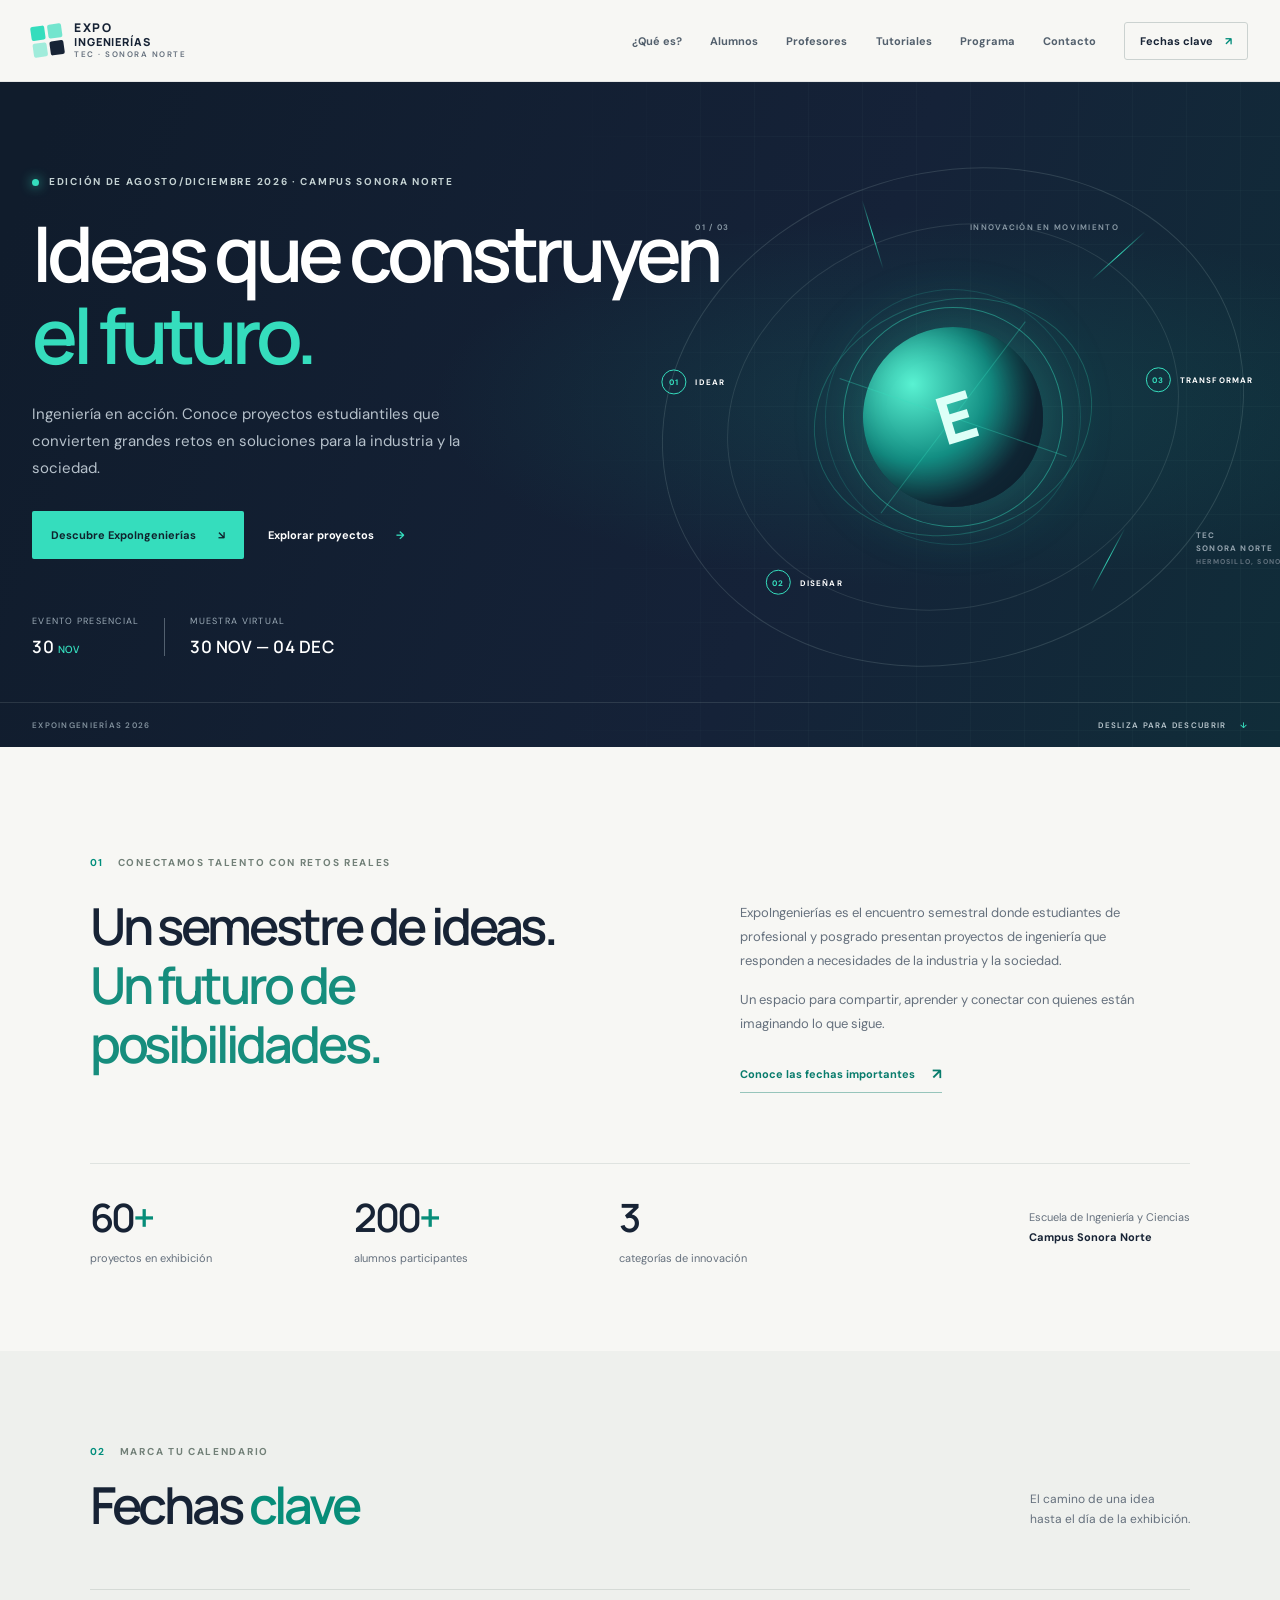
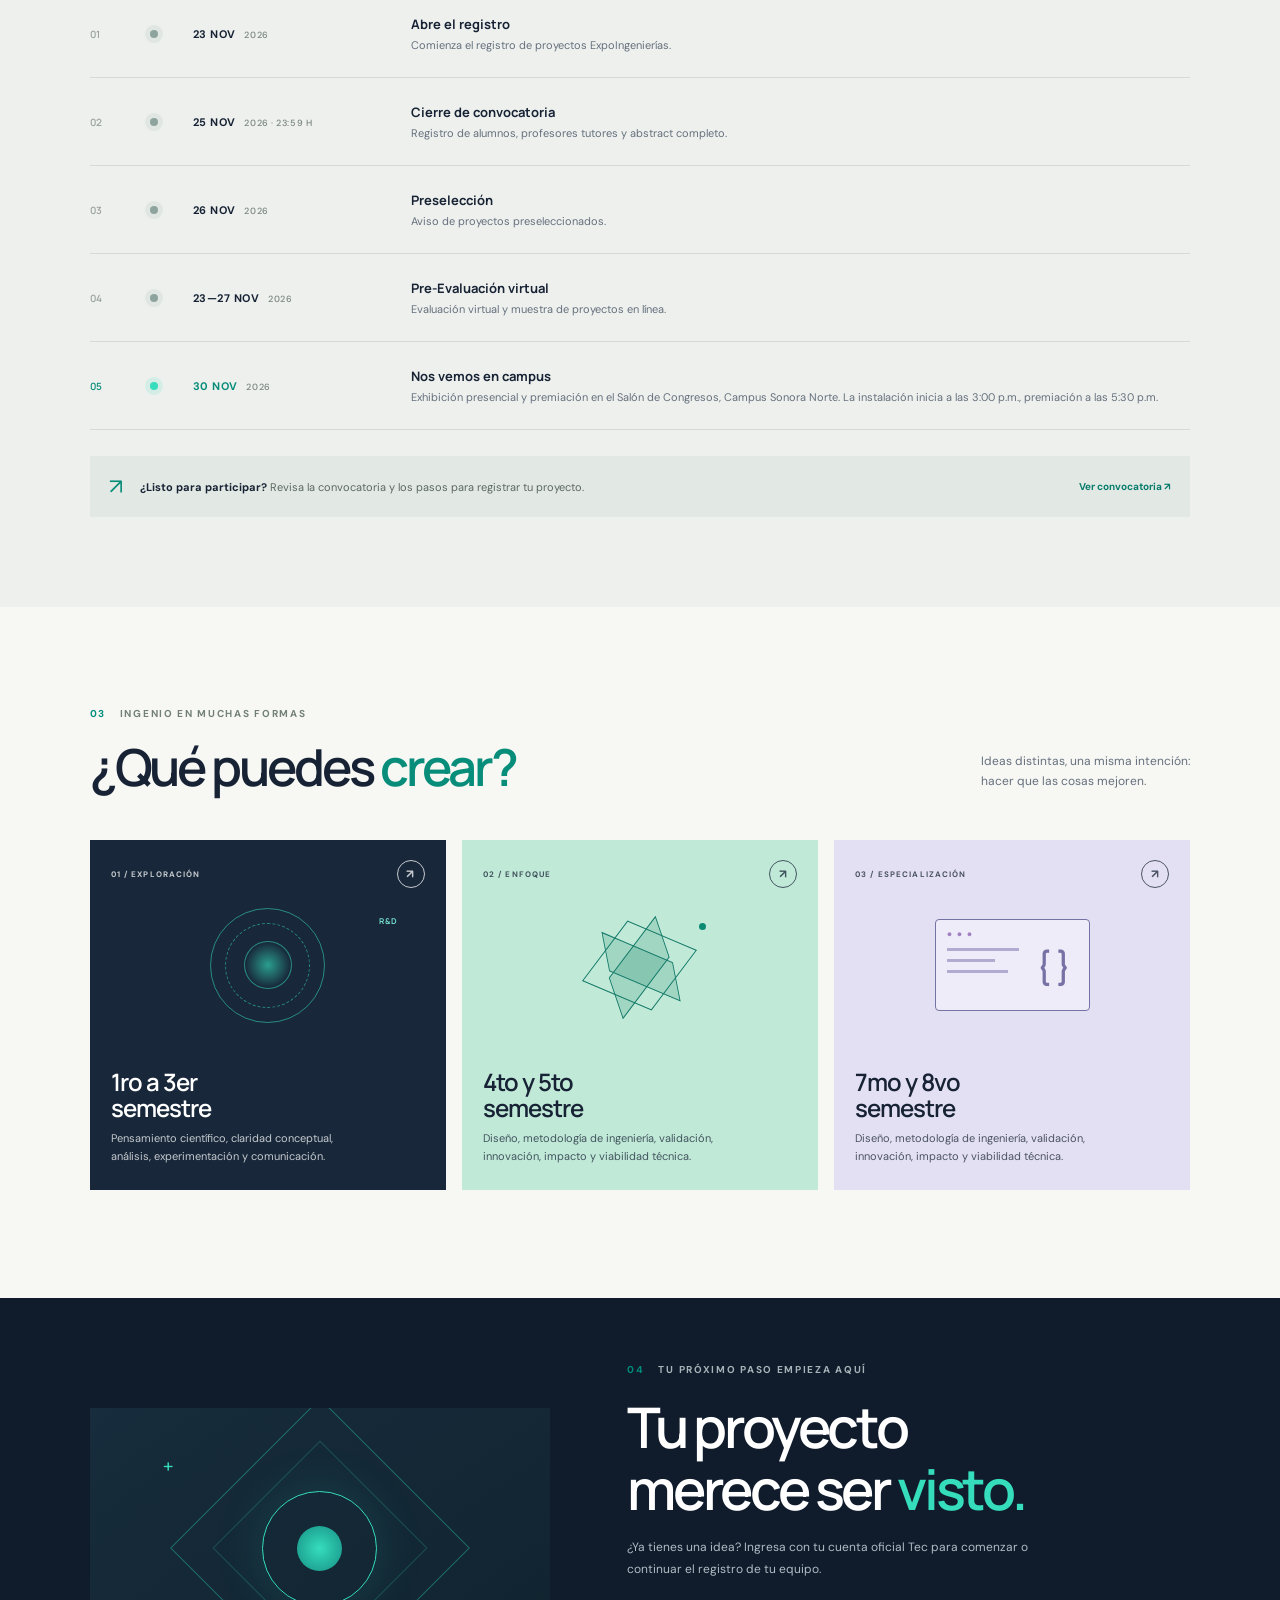
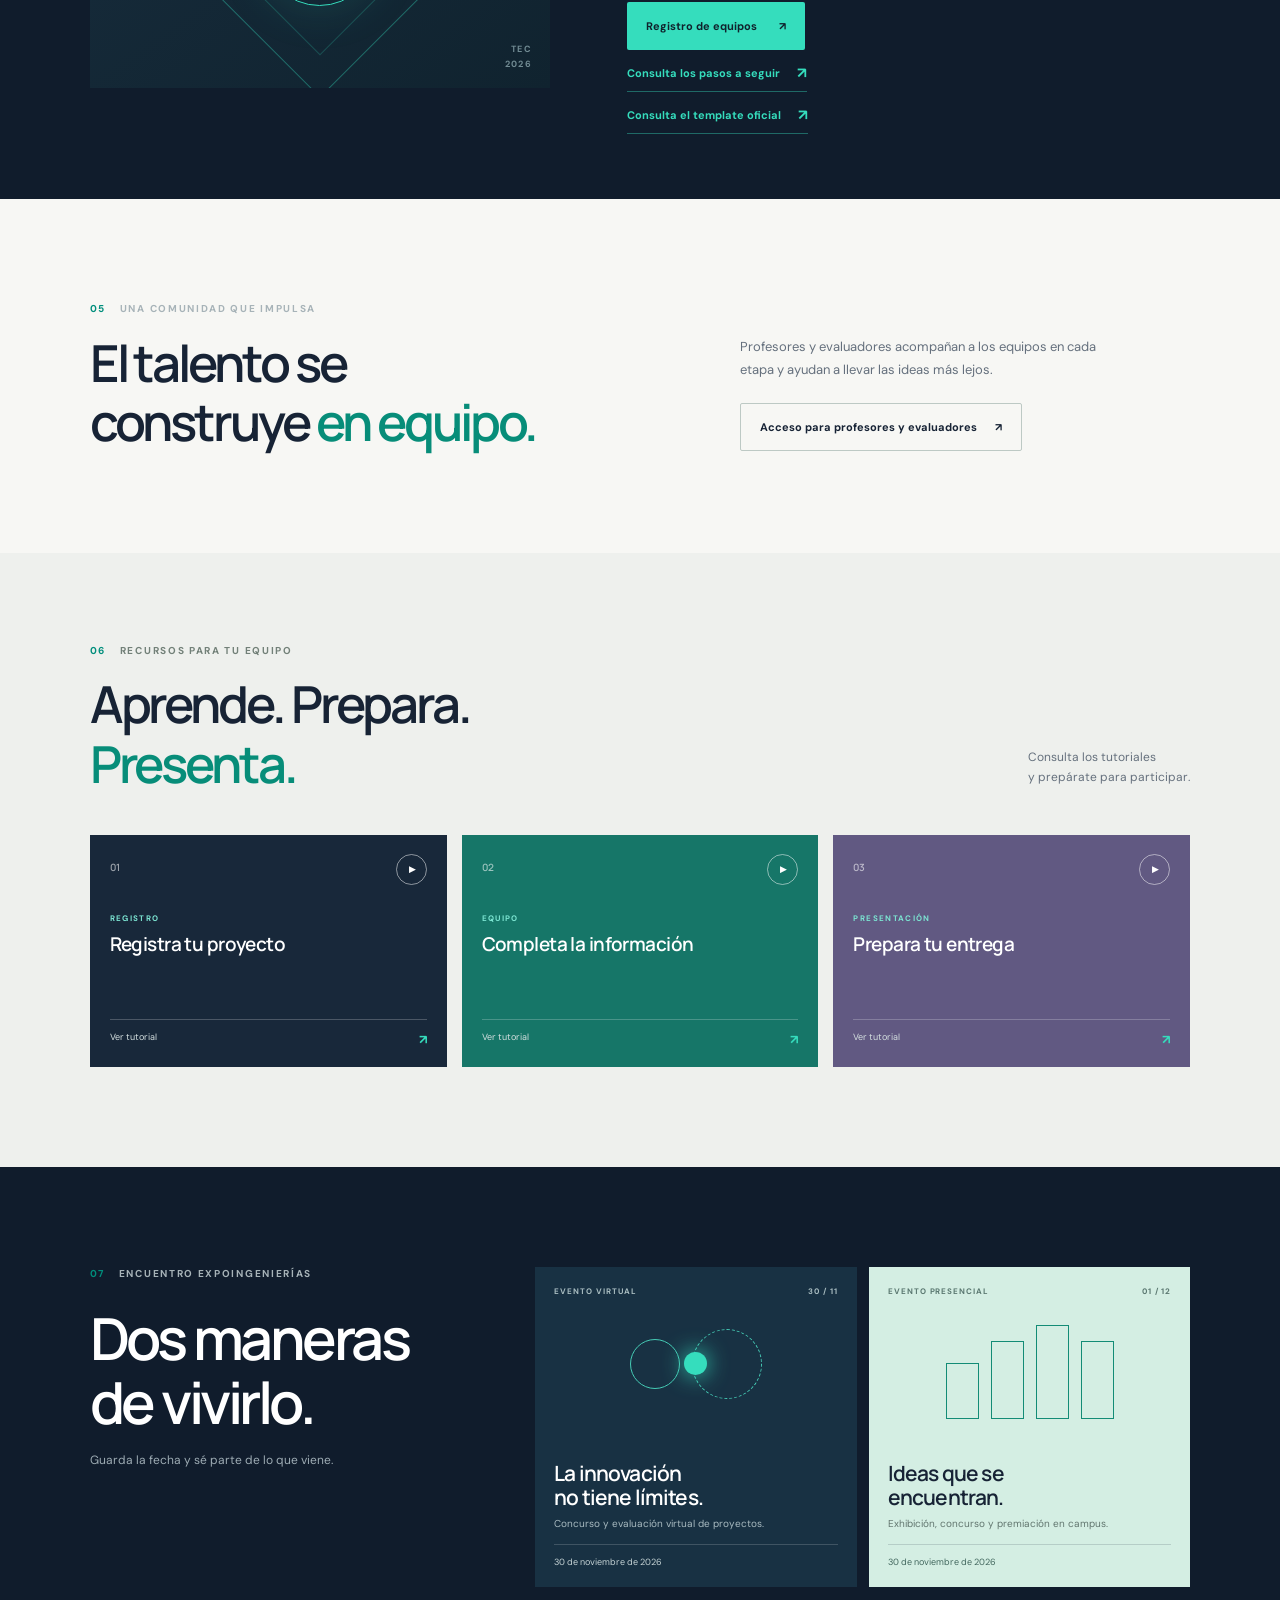
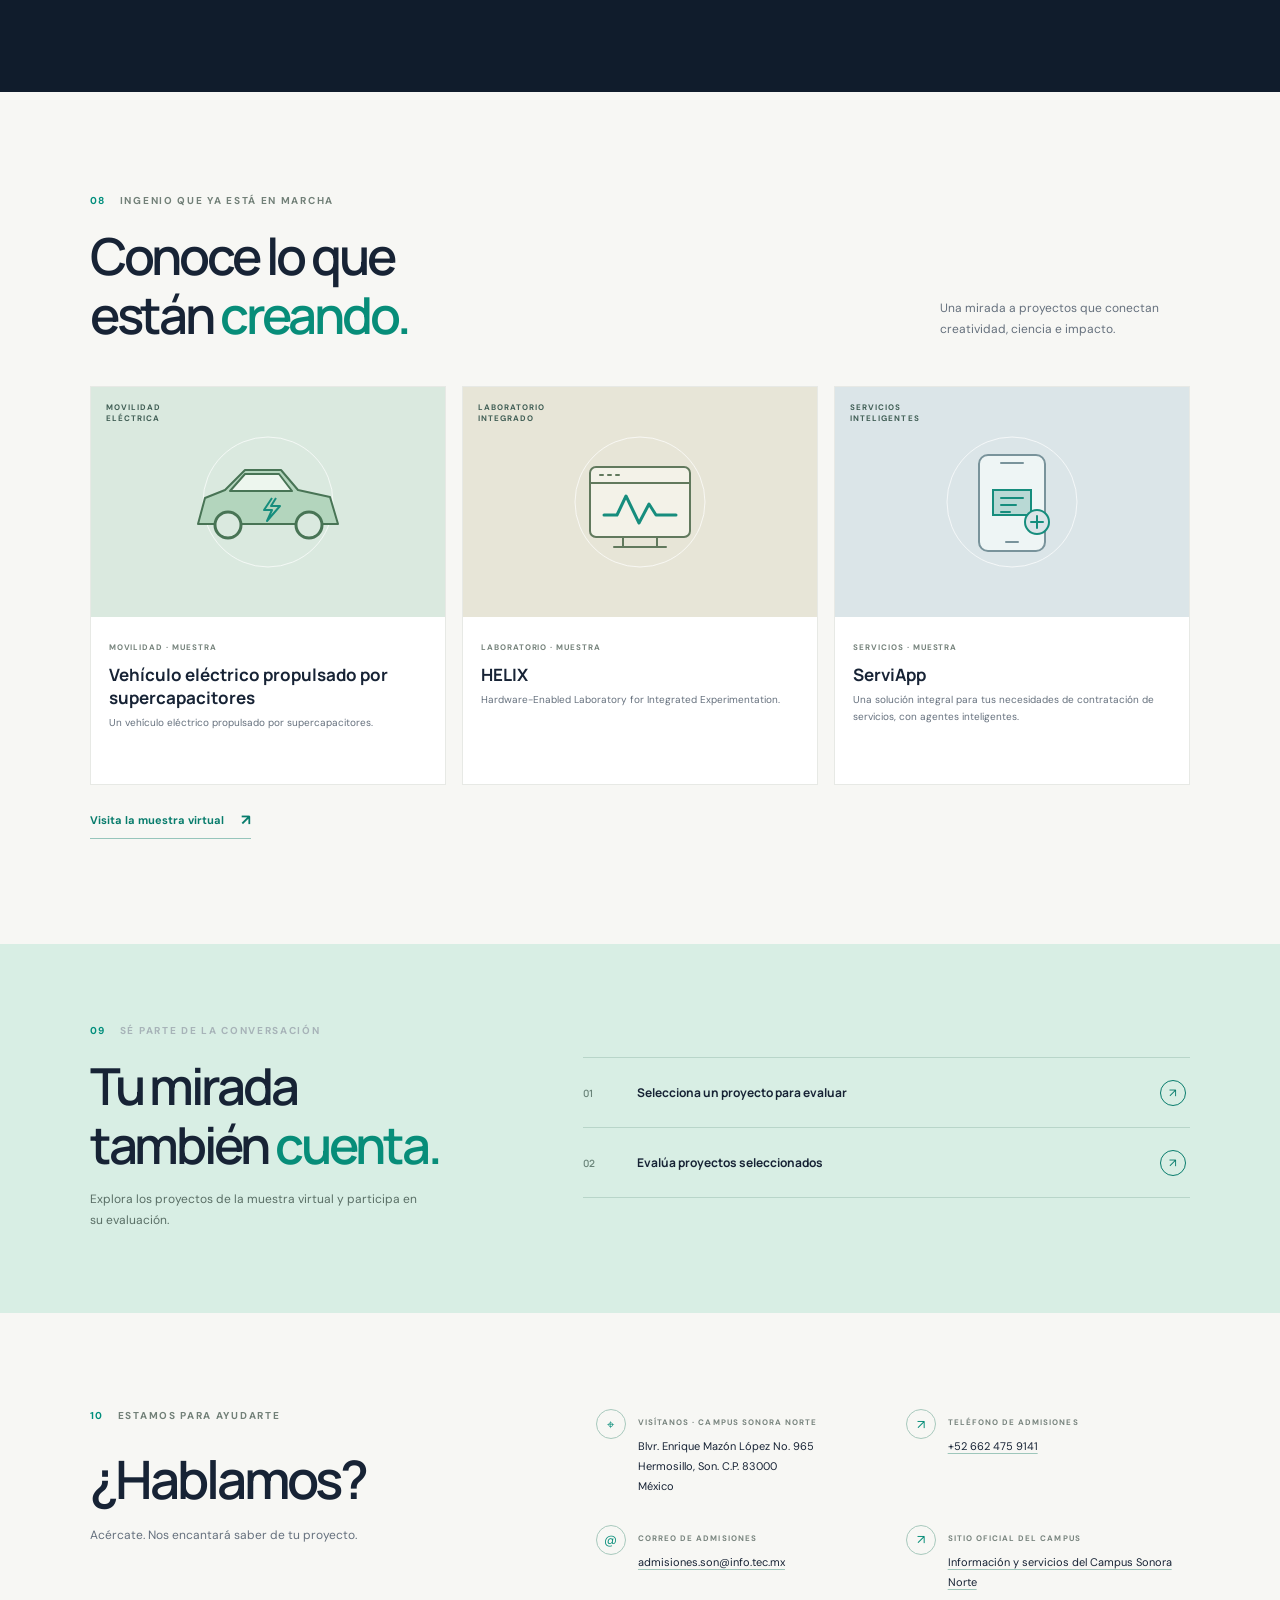
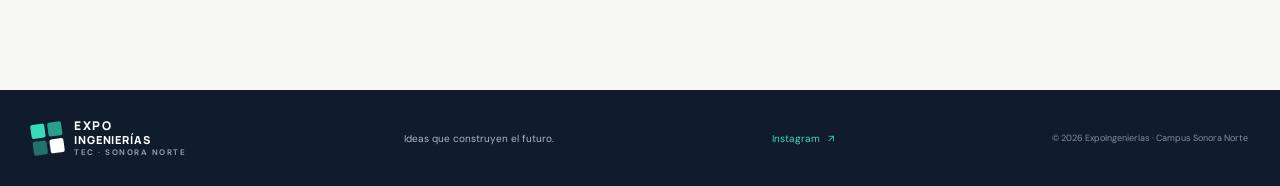
==== commit f07585fd: "Added muestra virtual, updated links to convocatoria so its hosted here as well" ====
--- a/index.html
+++ b/index.html
@@ -116,7 +116,7 @@
           <div class="timeline-copy"><h3>Nos vemos en campus</h3><p>Exhibición presencial y premiación en el Salón de Congresos, Campus Sonora Norte. La instalación inicia a las 3:00 p.m., premiación a las 5:30 p.m.</p></div>
         </article>
       </div>
-      <div class="timeline-note"><span aria-hidden="true">↗</span><p><b>¿Listo para participar?</b> Revisa la convocatoria y los pasos para registrar tu proyecto.</p><a href="https://bit.ly/Expo_Ingenierias" target="_blank" rel="noopener">Ver convocatoria <span aria-hidden="true">↗</span></a></div>
+      <div class="timeline-note"><span aria-hidden="true">↗</span><p><b>¿Listo para participar?</b> Revisa la convocatoria y los pasos para registrar tu proyecto.</p><a href="documentos/Convocatoria%20Expoingenierias.pdf" target="_blank" rel="noopener">Ver convocatoria <span aria-hidden="true">↗</span></a></div>
     </section>
 
     <section class="categories section-pad" id="proyectos">
@@ -150,7 +150,8 @@
         <h2>Tu proyecto<br>merece ser <span>visto.</span></h2>
         <p>¿Ya tienes una idea? Ingresa con tu cuenta oficial Tec para comenzar o continuar el registro de tu equipo.</p>
         <a class="button button-primary" href="https://forms.cloud.microsoft/r/Cpz0VesZDh">Registro de equipos <span aria-hidden="true">↗</span></a>
-        <a class="text-link access-secondary" href="https://bit.ly/Expo_Ingenierias" target="_blank" rel="noopener">Consulta los pasos a seguir <span aria-hidden="true">↗</span></a>
+        <a class="text-link access-secondary" href="documentos/Convocatoria%20Expoingenierias.pdf" target="_blank" rel="noopener">Consulta los pasos a seguir <span aria-hidden="true">↗</span></a>
+        <a class="text-link access-secondary" href="https://canva.link/poster-expoingenierias" target="_blank" rel="noopener">Consulta el template oficial <span aria-hidden="true">↗</span></a>
       </div>
     </section>
 
@@ -182,11 +183,48 @@
     <section class="showcase section-pad" id="muestra">
       <div class="showcase-heading"><div><div class="section-kicker"><span>08</span> INGENIO QUE YA ESTÁ EN MARCHA</div><h2>Conoce lo que<br>están <span>creando.</span></h2></div><p>Una mirada a proyectos que conectan creatividad, ciencia e impacto.</p></div>
       <div class="project-grid">
-        <article class="project-card project-one"><div class="project-visual"><span class="project-stamp">BIO<br>TECH</span><div class="bottle"><i></i></div><span class="project-shine"></span></div><div class="project-details"><span>BIOTECNOLOGÍA · MUESTRA</span><h3>Allium Real</h3><p>Champú a base de ajo que protege y limpia el cabello, y ayuda a su crecimiento.</p></div></article>
-        <article class="project-card project-two"><div class="project-visual"><span class="project-stamp">NUEVO<br>LEÓN</span><div class="plant-shape"><i></i><i></i><i></i><i></i><b></b></div></div><div class="project-details"><span>PROCESOS · MUESTRA</span><h3>Paixtle</h3><p>Una propuesta para innovar en la producción y presentación de esta planta regional.</p></div></article>
-        <article class="project-card project-three"><div class="project-visual"><span class="project-stamp">QUÍMICA<br>APLICADA</span><div class="lab-flask"><i></i></div><div class="lab-bubble"></div></div><div class="project-details"><span>INGENIERÍA · MUESTRA</span><h3>Solvente ácido</h3><p>Una solución química para remover pintura no deseada y optimizar procesos.</p></div></article>
-      </div>
-      <a class="text-link showcase-link" href="https://expoingenierias-mty.github.io/pagina-inicio/muestra_virtual.htm" target="_blank" rel="noopener">Visita la muestra virtual <span aria-hidden="true">↗</span></a>
+        <article class="project-card project-one">
+          <div class="project-visual" aria-hidden="true">
+            <span class="project-stamp">MOVILIDAD<br>ELÉCTRICA</span>
+            <svg width="190" height="140" viewBox="0 0 190 140" fill="none" xmlns="http://www.w3.org/2000/svg">
+              <circle cx="95" cy="70" r="65" stroke="#fff" stroke-opacity=".7"/>
+              <path d="M25 92h140l-8-27-32-7-17-20H72L52 58l-20 8-7 26Z" fill="#b3d5bd" stroke="#487455" stroke-width="2" stroke-linejoin="round"/>
+              <path d="M72 42h34l13 17H57l15-17Z" fill="#edf6ee" stroke="#487455" stroke-width="2" stroke-linejoin="round"/>
+              <circle cx="55" cy="93" r="13" fill="#dae9df" stroke="#487455" stroke-width="3"/><circle cx="136" cy="93" r="13" fill="#dae9df" stroke="#487455" stroke-width="3"/>
+              <path d="m99 66-8 12h8l-5 11 13-15h-9l5-8" stroke="#168d7d" stroke-width="2" stroke-linejoin="round"/>
+            </svg>
+          </div>
+          <div class="project-details"><span>MOVILIDAD · MUESTRA</span><h3>Vehículo eléctrico propulsado por supercapacitores</h3><p>Un vehículo eléctrico propulsado por supercapacitores.</p></div>
+        </article>
+        <article class="project-card project-two">
+          <div class="project-visual" aria-hidden="true">
+            <span class="project-stamp">LABORATORIO<br>INTEGRADO</span>
+            <svg width="190" height="140" viewBox="0 0 190 140" fill="none" xmlns="http://www.w3.org/2000/svg">
+              <circle cx="95" cy="70" r="65" stroke="#fff" stroke-opacity=".7"/>
+              <rect x="45" y="35" width="100" height="70" rx="6" fill="#f3f2e8" stroke="#61795d" stroke-width="2"/>
+              <path d="M45 51h100M55 43h3m5 0h3m5 0h3" stroke="#61795d" stroke-width="2" stroke-linecap="round"/>
+              <path d="M59 83h13l9-19 13 27 10-19 7 11h20" stroke="#168d7d" stroke-width="3" stroke-linecap="round" stroke-linejoin="round"/>
+              <path d="M78 105v10m34-10v10m-43 0h52" stroke="#61795d" stroke-width="2" stroke-linecap="round"/>
+            </svg>
+          </div>
+          <div class="project-details"><span>LABORATORIO · MUESTRA</span><h3>HELIX</h3><p lang="en">Hardware-Enabled Laboratory for Integrated Experimentation.</p></div>
+        </article>
+        <article class="project-card project-three">
+          <div class="project-visual" aria-hidden="true">
+            <span class="project-stamp">SERVICIOS<br>INTELIGENTES</span>
+            <svg width="190" height="140" viewBox="0 0 190 140" fill="none" xmlns="http://www.w3.org/2000/svg">
+              <circle cx="95" cy="70" r="65" stroke="#fff" stroke-opacity=".7"/>
+              <rect x="62" y="23" width="66" height="96" rx="9" fill="#eef5f5" stroke="#79939b" stroke-width="2"/>
+              <path d="M84 31h22M89 110h12" stroke="#79939b" stroke-width="2" stroke-linecap="round"/>
+              <path d="M76 58h38v25H76z" fill="#b9d9d5" stroke="#168d7d" stroke-width="2"/>
+              <path d="M84 66h22M84 73h15M84 80h9" stroke="#168d7d" stroke-width="2" stroke-linecap="round"/>
+              <circle cx="120" cy="90" r="12" fill="#dbe5e8" stroke="#168d7d" stroke-width="2"/><path d="M120 84v12m-6-6h12" stroke="#168d7d" stroke-width="2" stroke-linecap="round"/>
+            </svg>
+          </div>
+          <div class="project-details"><span>SERVICIOS · MUESTRA</span><h3>ServiApp</h3><p>Una solución integral para tus necesidades de contratación de servicios, con agentes inteligentes.</p></div>
+        </article>
+      </div>
+      <a class="text-link showcase-link" href="muestra_virtual.htm">Visita la muestra virtual <span aria-hidden="true">↗</span></a>
     </section>
 
     <section class="evaluation-section section-pad" id="evaluacion">
--- a/styles.css
+++ b/styles.css
@@ -36,6 +36,8 @@
 .hero::before { content: ""; position: absolute; inset: 0; z-index: -2; background: radial-gradient(ellipse at 73% 48%, rgba(19,107,102,.3), transparent 38%), linear-gradient(110deg, #101c2c 4%, #152238 62%, #102d39 100%); }
 .hero-grid { position: absolute; z-index: -1; inset: 0 0 0 42%; opacity: .19; background-image: linear-gradient(rgba(147,201,193,.18) 1px, transparent 1px), linear-gradient(90deg, rgba(147,201,193,.18) 1px, transparent 1px); background-size: 54px 54px; mask-image: linear-gradient(90deg, transparent, black 32%, black); }
 .hero-content { position: relative; width: min(1240px, calc(100% - 64px)); min-height: 665px; margin: auto; padding: 93px 0 85px; z-index: 2; }
+.showcase-hero { min-height: 0; }
+.showcase-hero-content { min-height: 0; padding: 95px 0; }
 .eyebrow, .section-kicker { font: 700 10px/1.4 var(--font-body); letter-spacing: .17em; text-transform: uppercase; }
 .eyebrow { display: flex; align-items: center; gap: 10px; color: #c4d2d3; margin: 0 0 23px; }
 .live-dot { height: 7px; width: 7px; border-radius: 50%; background: var(--teal); box-shadow: 0 0 12px var(--teal); }
@@ -121,7 +123,7 @@
 @media (max-width: 760px) {
   html { scroll-padding-top: 70px; }.site-header { height: 70px; }.nav-wrap { width: calc(100% - 40px); }.menu-toggle { width: 42px; height: 42px; padding: 12px 8px; border: 0; background: transparent; display: flex; flex-direction: column; justify-content: center; gap: 6px; cursor: pointer; }.menu-toggle span { display: block; width: 24px; height: 2px; background: var(--ink); transition: transform .2s; }.menu-toggle[aria-expanded="true"] span:first-child { transform: translateY(4px) rotate(45deg); }.menu-toggle[aria-expanded="true"] span:last-child { transform: translateY(-4px) rotate(-45deg); }
   .primary-nav { display: none; position: absolute; top: 69px; left: 0; right: 0; padding: 12px 20px 22px; background: var(--paper); border-bottom: 1px solid var(--line); box-shadow: 0 12px 18px rgba(20,35,45,.08); align-items: stretch; flex-direction: column; gap: 0; }.primary-nav.is-open { display: flex; }.primary-nav a { padding: 13px 5px; font-size: 12px; border-bottom: 1px solid #e6e8e4; }.primary-nav .nav-cta { margin-top: 10px; text-align: center; border: 1px solid #cbd2d0; }
-  .hero { min-height: 715px; }.hero-content { width: calc(100% - 44px); min-height: 715px; padding-top: 70px; }.hero h1 { font-size: clamp(47px, 10vw, 70px); }.hero-copy { max-width: 430px; font-size: 13px; }.hero-art { width: 310px; height: 310px; top: auto; right: -95px; bottom: 85px; opacity: .45; }.art-core { width: 115px; height: 115px; }.core-spark { font-size: 48px; }.art-node { display: none; }.art-caption { font-size: 6px; }.art-footnote { display: none; }.hero-dates { margin-top: 41px; gap: 16px; }.hero-dates strong { font-size: 13px; }.hero-bottom { padding: 0 22px; font-size: 7px; }.hero-bottom a { font-size: 7px; }
+  .hero { min-height: 715px; }.hero-content { width: calc(100% - 44px); min-height: 715px; padding-top: 70px; }.showcase-hero, .showcase-hero-content { min-height: 0; }.showcase-hero-content { padding: 70px 0; }.hero h1 { font-size: clamp(47px, 10vw, 70px); }.hero-copy { max-width: 430px; font-size: 13px; }.hero-art { width: 310px; height: 310px; top: auto; right: -95px; bottom: 85px; opacity: .45; }.art-core { width: 115px; height: 115px; }.core-spark { font-size: 48px; }.art-node { display: none; }.art-caption { font-size: 6px; }.art-footnote { display: none; }.hero-dates { margin-top: 41px; gap: 16px; }.hero-dates strong { font-size: 13px; }.hero-bottom { padding: 0 22px; font-size: 7px; }.hero-bottom a { font-size: 7px; }
   .section-pad { padding-left: 22px; padding-right: 22px; }.intro { padding-top: 75px; padding-bottom: 70px; }.intro-grid { grid-template-columns: 1fr; gap: 19px; }.intro h2, .section-heading h2, .faculty-section h2, .showcase h2, .evaluation-copy h2 { font-size: clamp(35px, 9vw, 48px); }.intro-copy { max-width: 540px; }.stats-row { grid-template-columns: 1fr 1fr; row-gap: 22px; margin-top: 43px; }.stats-row > p { justify-self: start; margin: 0; }.stat strong { font-size: 33px; }
   .dates-section, .categories, .tutorials-section, .showcase { padding-top: 76px; padding-bottom: 77px; }.section-heading { align-items: flex-start; flex-direction: column; gap: 14px; }.section-heading > p { margin: 0; }.timeline { margin-top: 34px; }.timeline-item { grid-template-columns: 25px 14px 1fr; gap: 12px; padding: 16px 0; min-height: 92px; }.timeline-index { grid-row: span 2; }.timeline-dot { grid-row: span 2; }.timeline-date { grid-column: 3; }.timeline-copy { grid-column: 3; }.timeline-date small { display: inline; }.timeline-copy h3 { font-size: 12px; }.timeline-copy p { font-size: 10px; line-height: 1.55; }.timeline-note { align-items: flex-start; flex-wrap: wrap; gap: 9px 12px; }.timeline-note > span { font-size: 17px; }.timeline-note p { flex-basis: calc(100% - 35px); line-height: 1.55; }.timeline-note a { margin-left: 30px; }
   .category-grid, .tutorial-grid, .project-grid { grid-template-columns: 1fr; gap: 12px; }.category-card { min-height: 325px; }.category-art { height: 140px; }.tutorial-card { min-height: 210px; }.project-visual { height: 220px; }.project-details p { min-height: auto; }
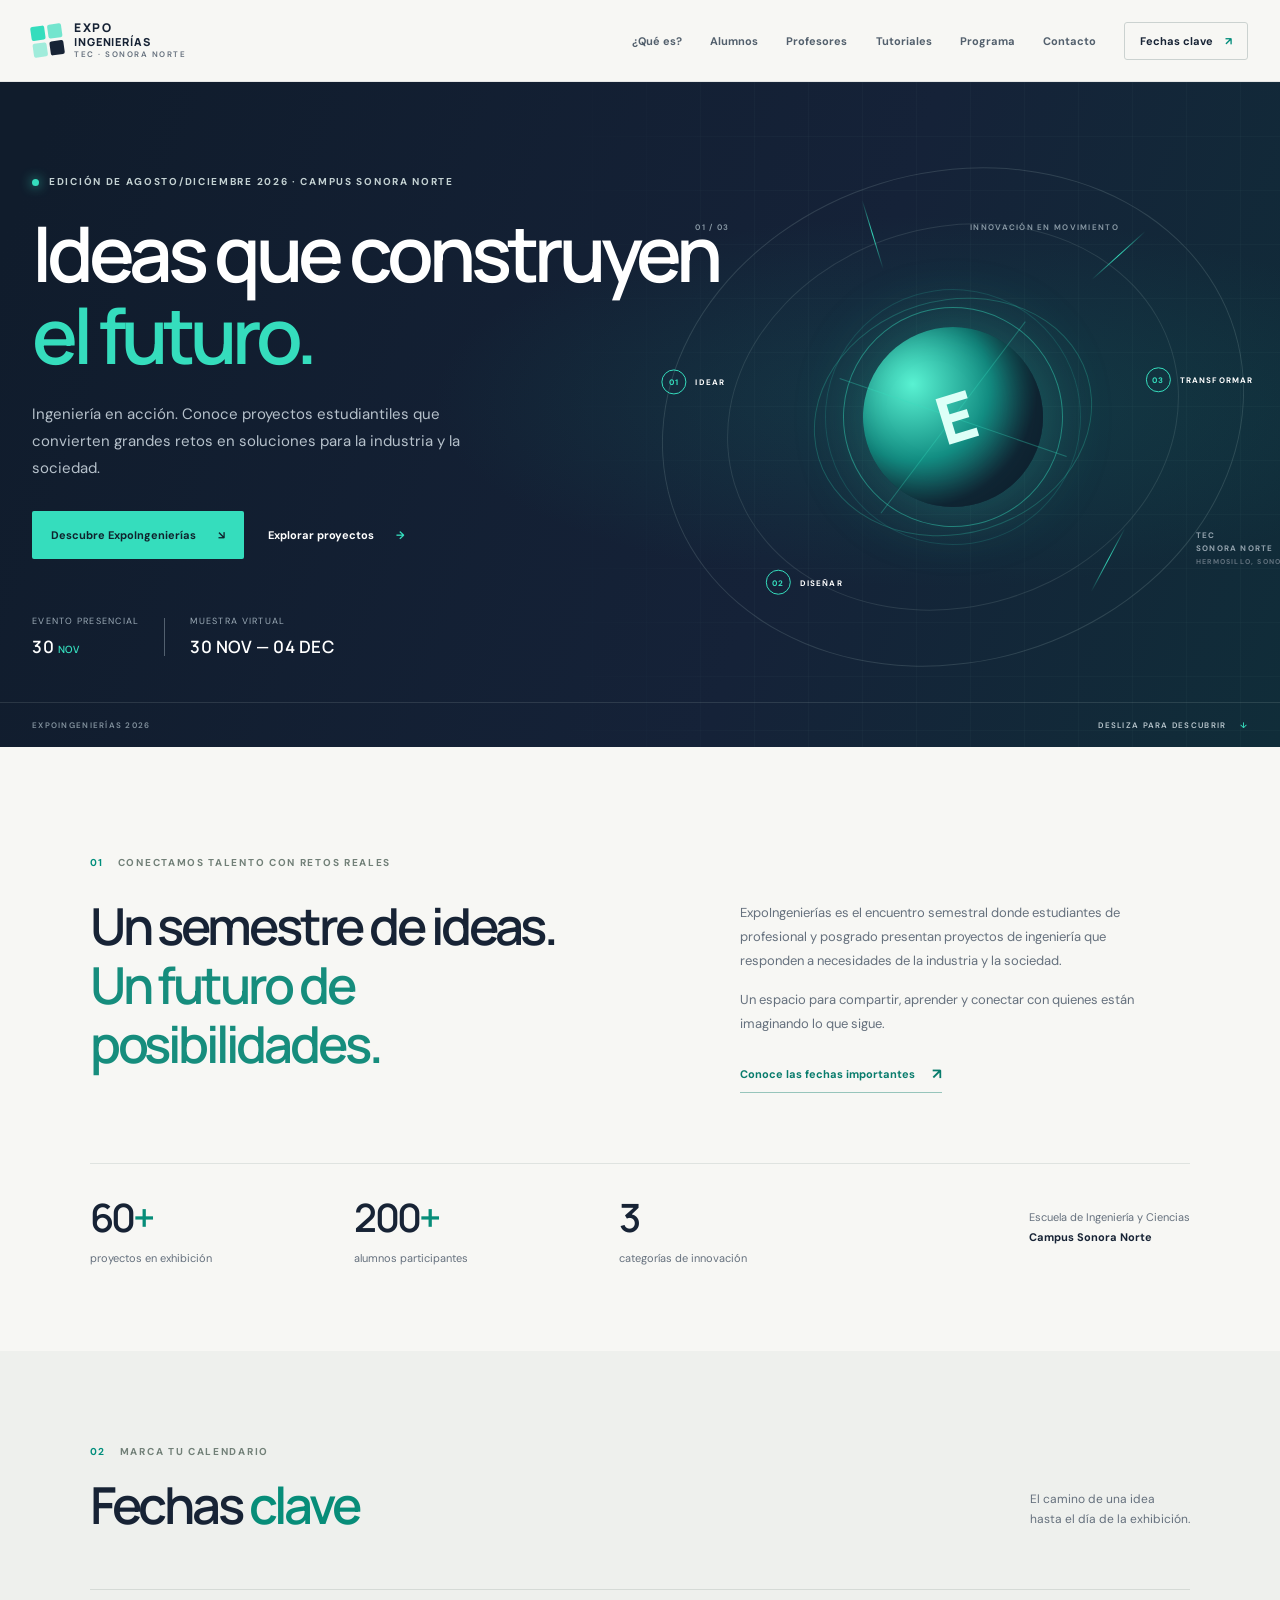
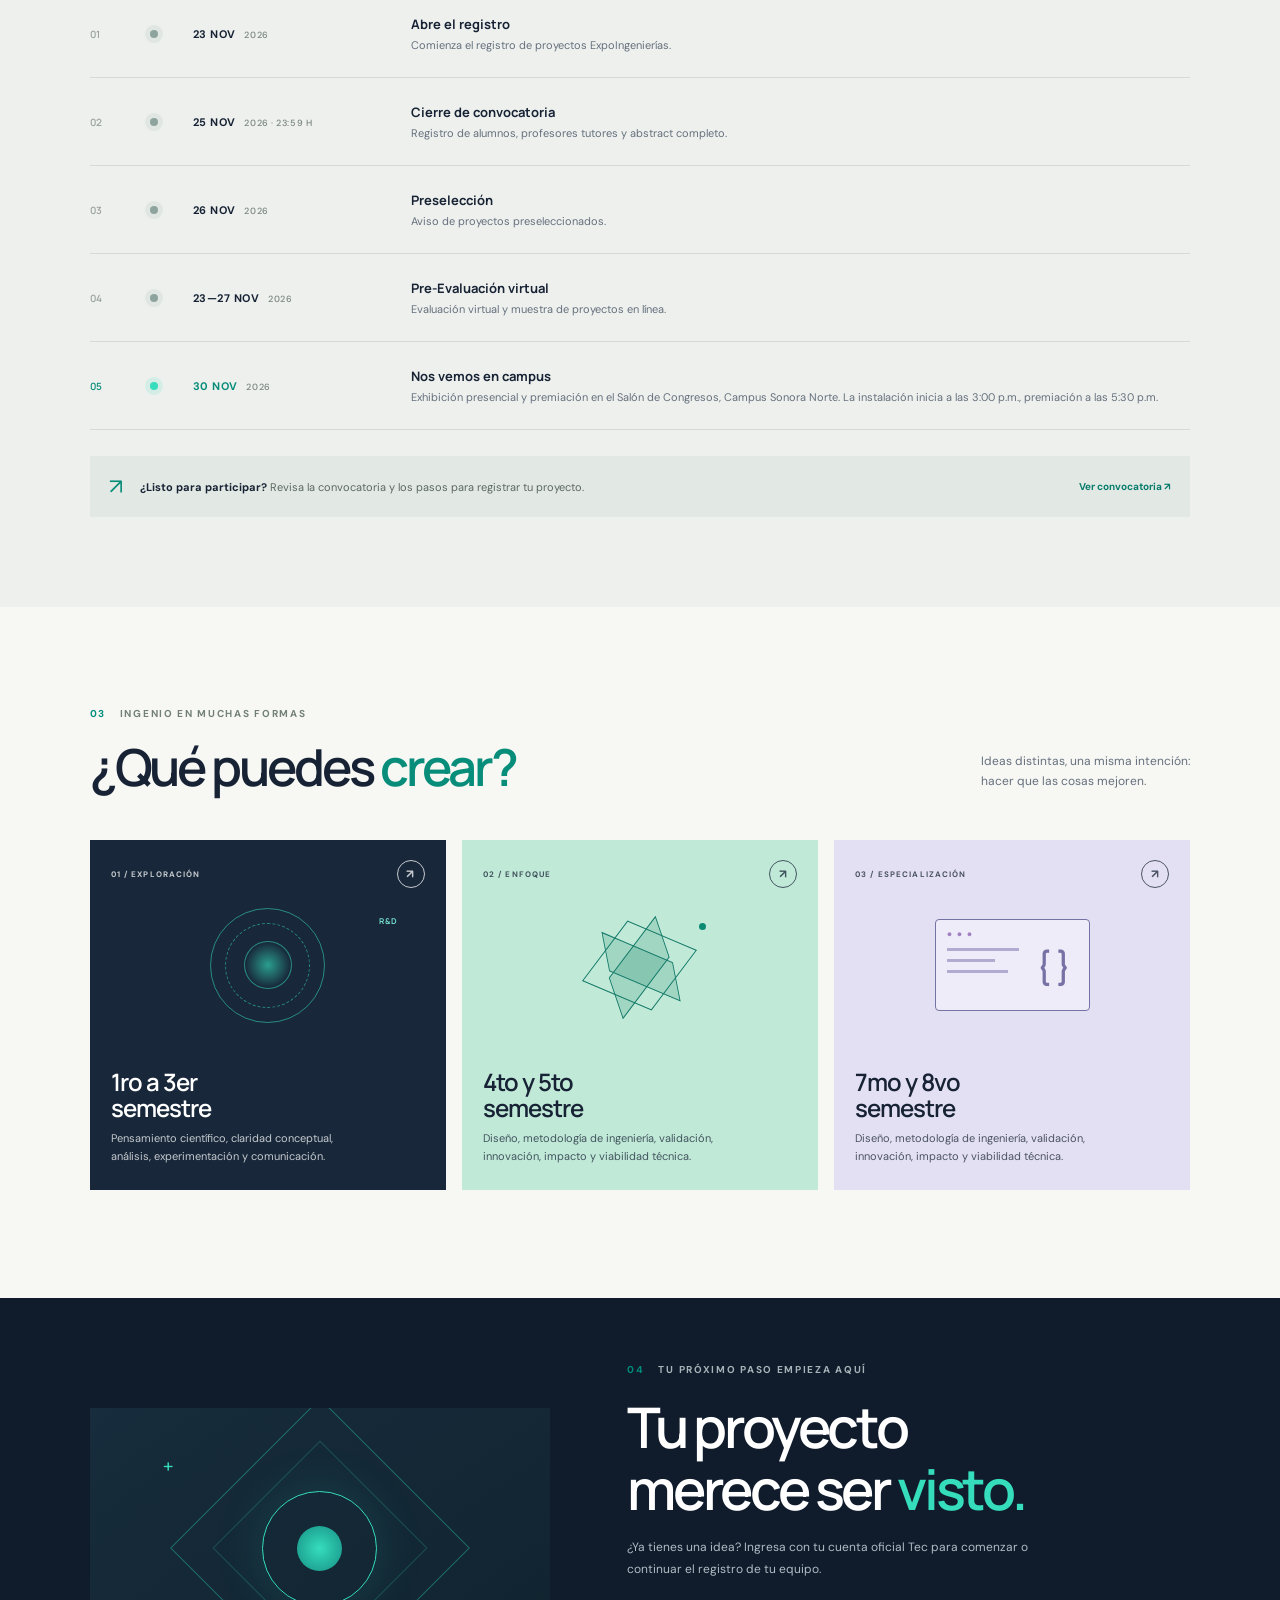
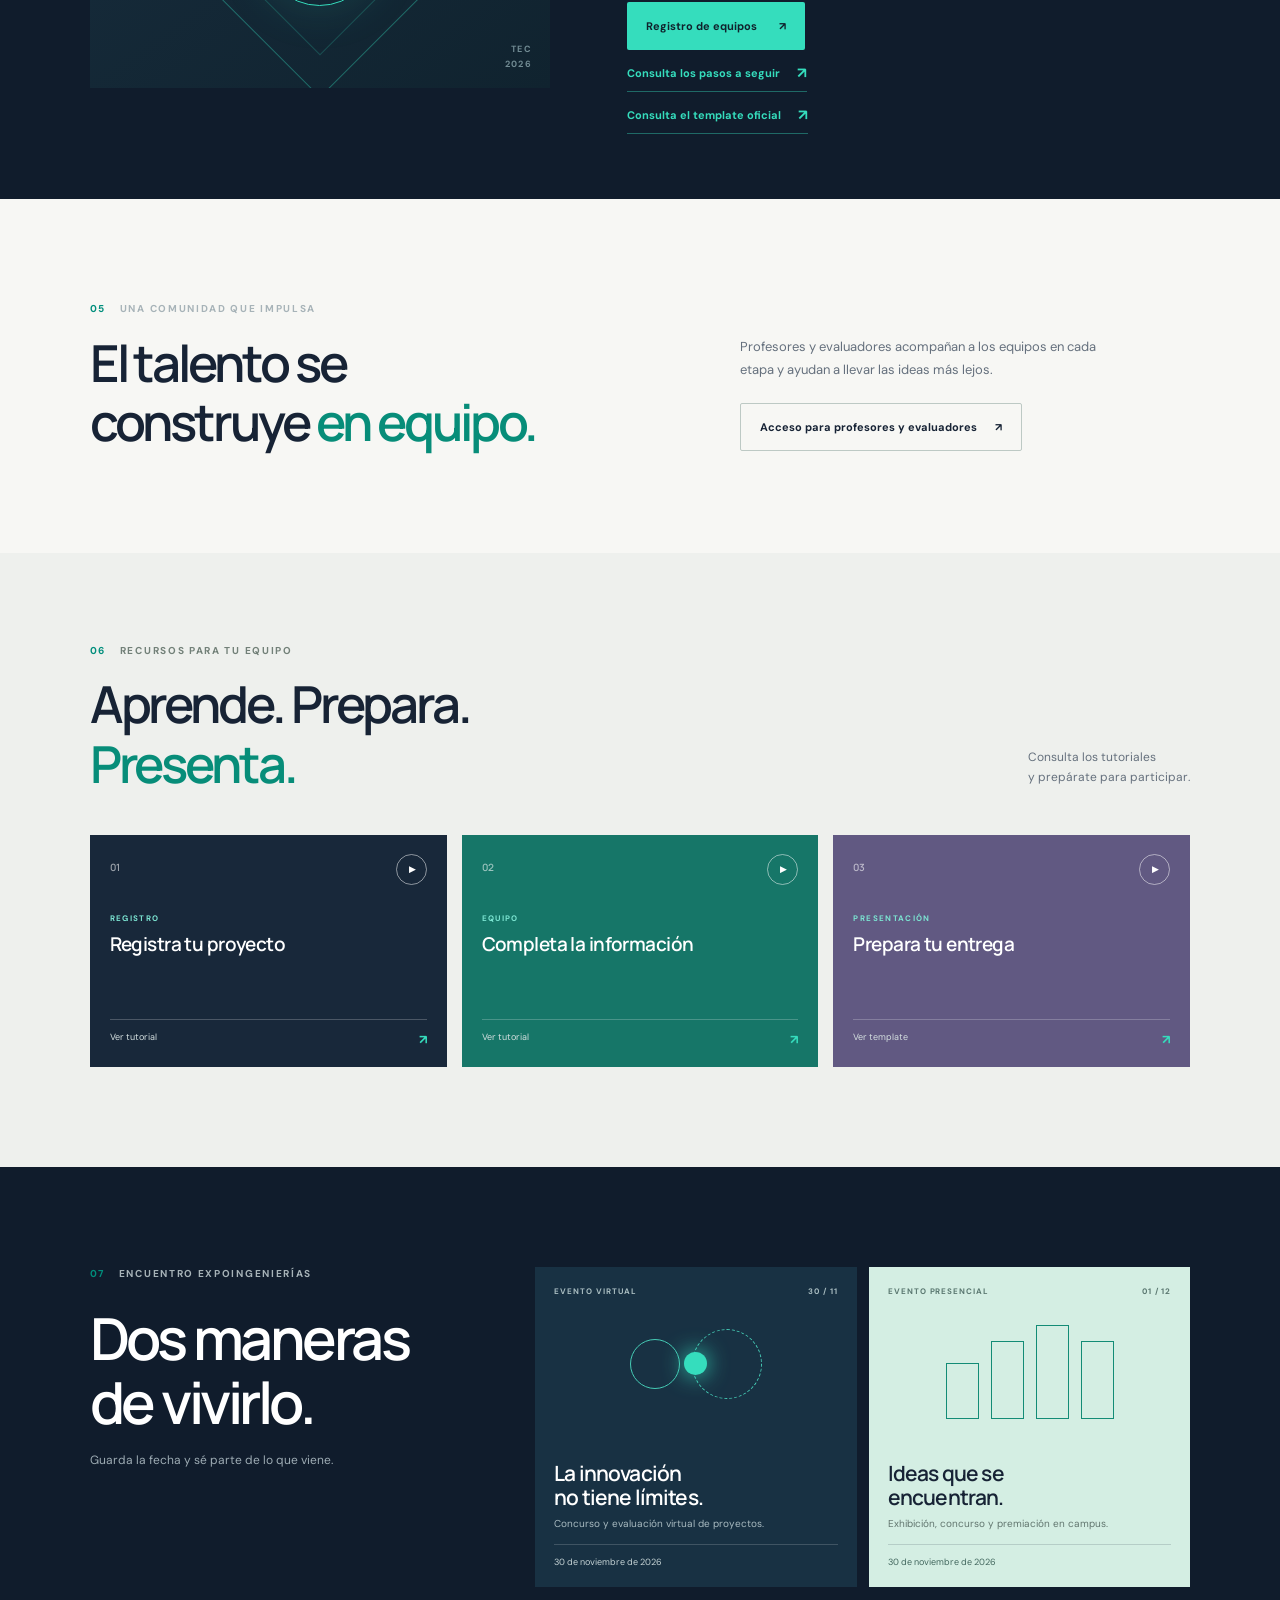
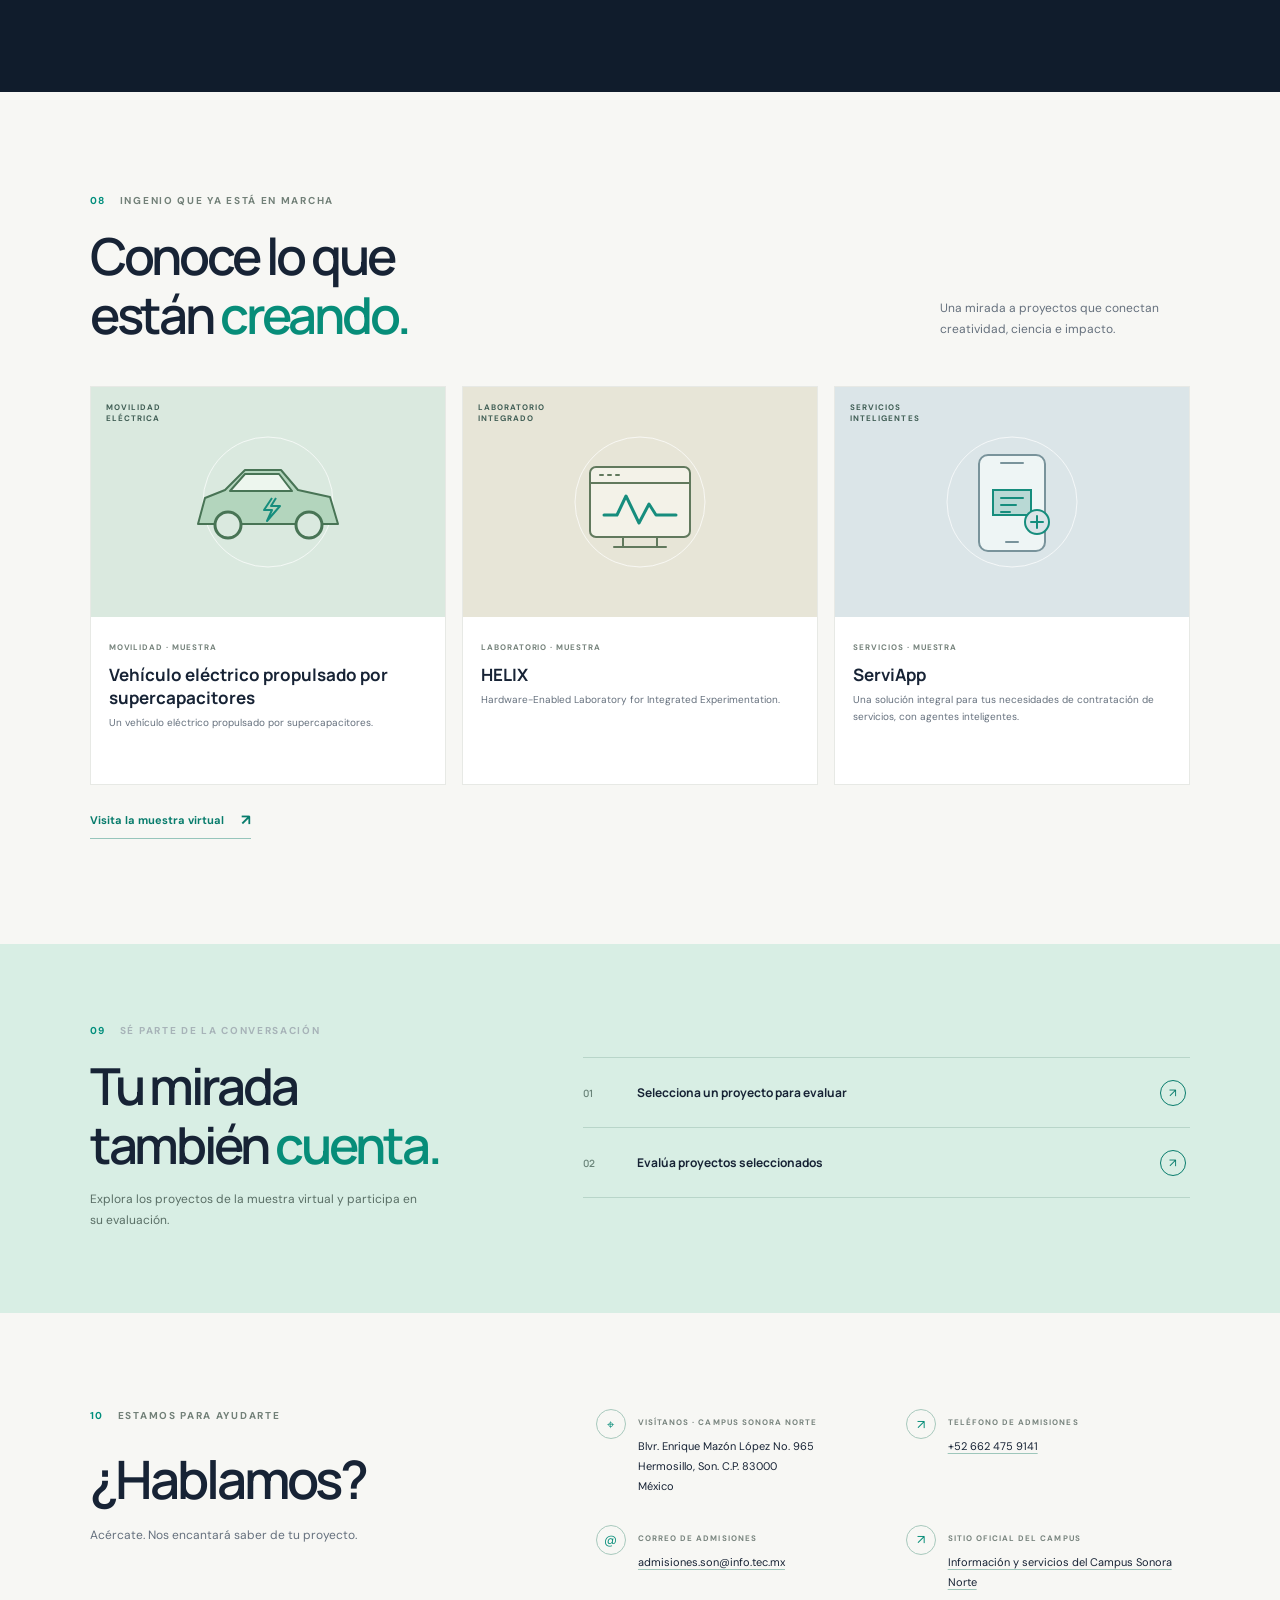
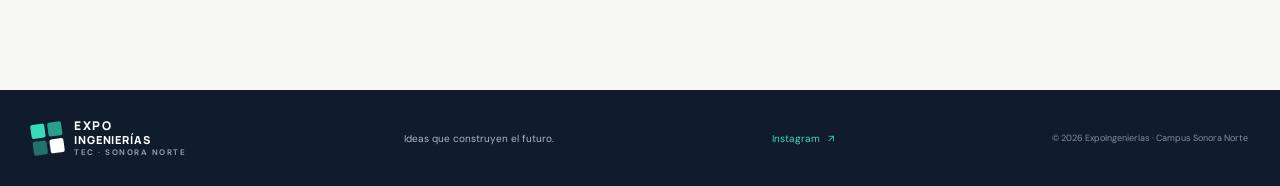
==== commit a51cf798: "cambio de un youtube raro a un template oficial" ====
--- a/index.html
+++ b/index.html
@@ -168,7 +168,7 @@
       <div class="tutorial-grid">
         <a class="tutorial-card" href="https://youtu.be/opxGu3tZ9gY" target="_blank" rel="noopener"><span class="tutorial-number">01</span><span class="play-icon" aria-hidden="true">▶</span><span class="tutorial-label">REGISTRO</span><h3>Registra tu proyecto</h3><span class="tutorial-link">Ver tutorial <b>↗</b></span></a>
         <a class="tutorial-card" href="https://www.youtube.com/watch?v=QYlXbpVozcE" target="_blank" rel="noopener"><span class="tutorial-number">02</span><span class="play-icon" aria-hidden="true">▶</span><span class="tutorial-label">EQUIPO</span><h3>Completa la información</h3><span class="tutorial-link">Ver tutorial <b>↗</b></span></a>
-        <a class="tutorial-card" href="https://www.youtube.com/watch?v=wiAFuTR9_UE" target="_blank" rel="noopener"><span class="tutorial-number">03</span><span class="play-icon" aria-hidden="true">▶</span><span class="tutorial-label">PRESENTACIÓN</span><h3>Prepara tu entrega</h3><span class="tutorial-link">Ver tutorial <b>↗</b></span></a>
+        <a class="tutorial-card" href="https://canva.link/poster-expoingenierias" target="_blank" rel="noopener"><span class="tutorial-number">03</span><span class="play-icon" aria-hidden="true">▶</span><span class="tutorial-label">PRESENTACIÓN</span><h3>Prepara tu entrega</h3><span class="tutorial-link">Ver template <b>↗</b></span></a>
       </div>
     </section>
 
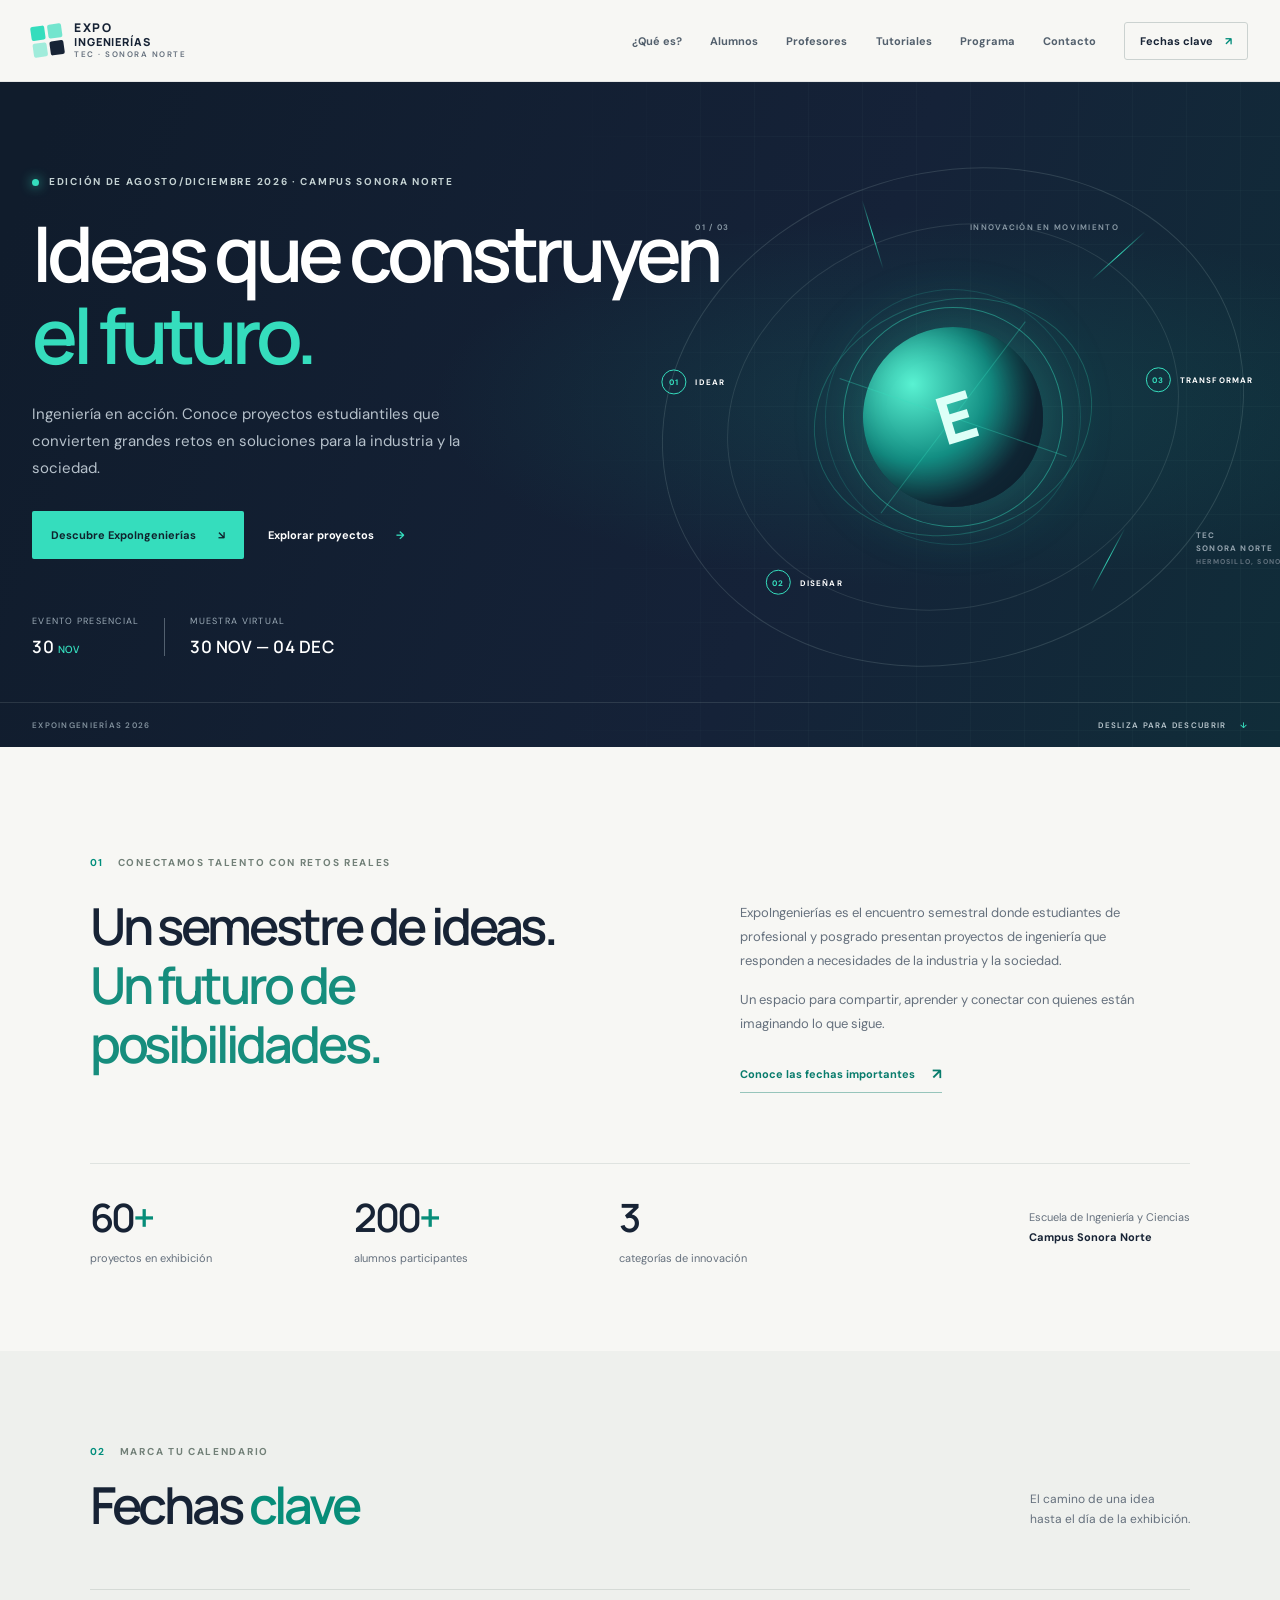
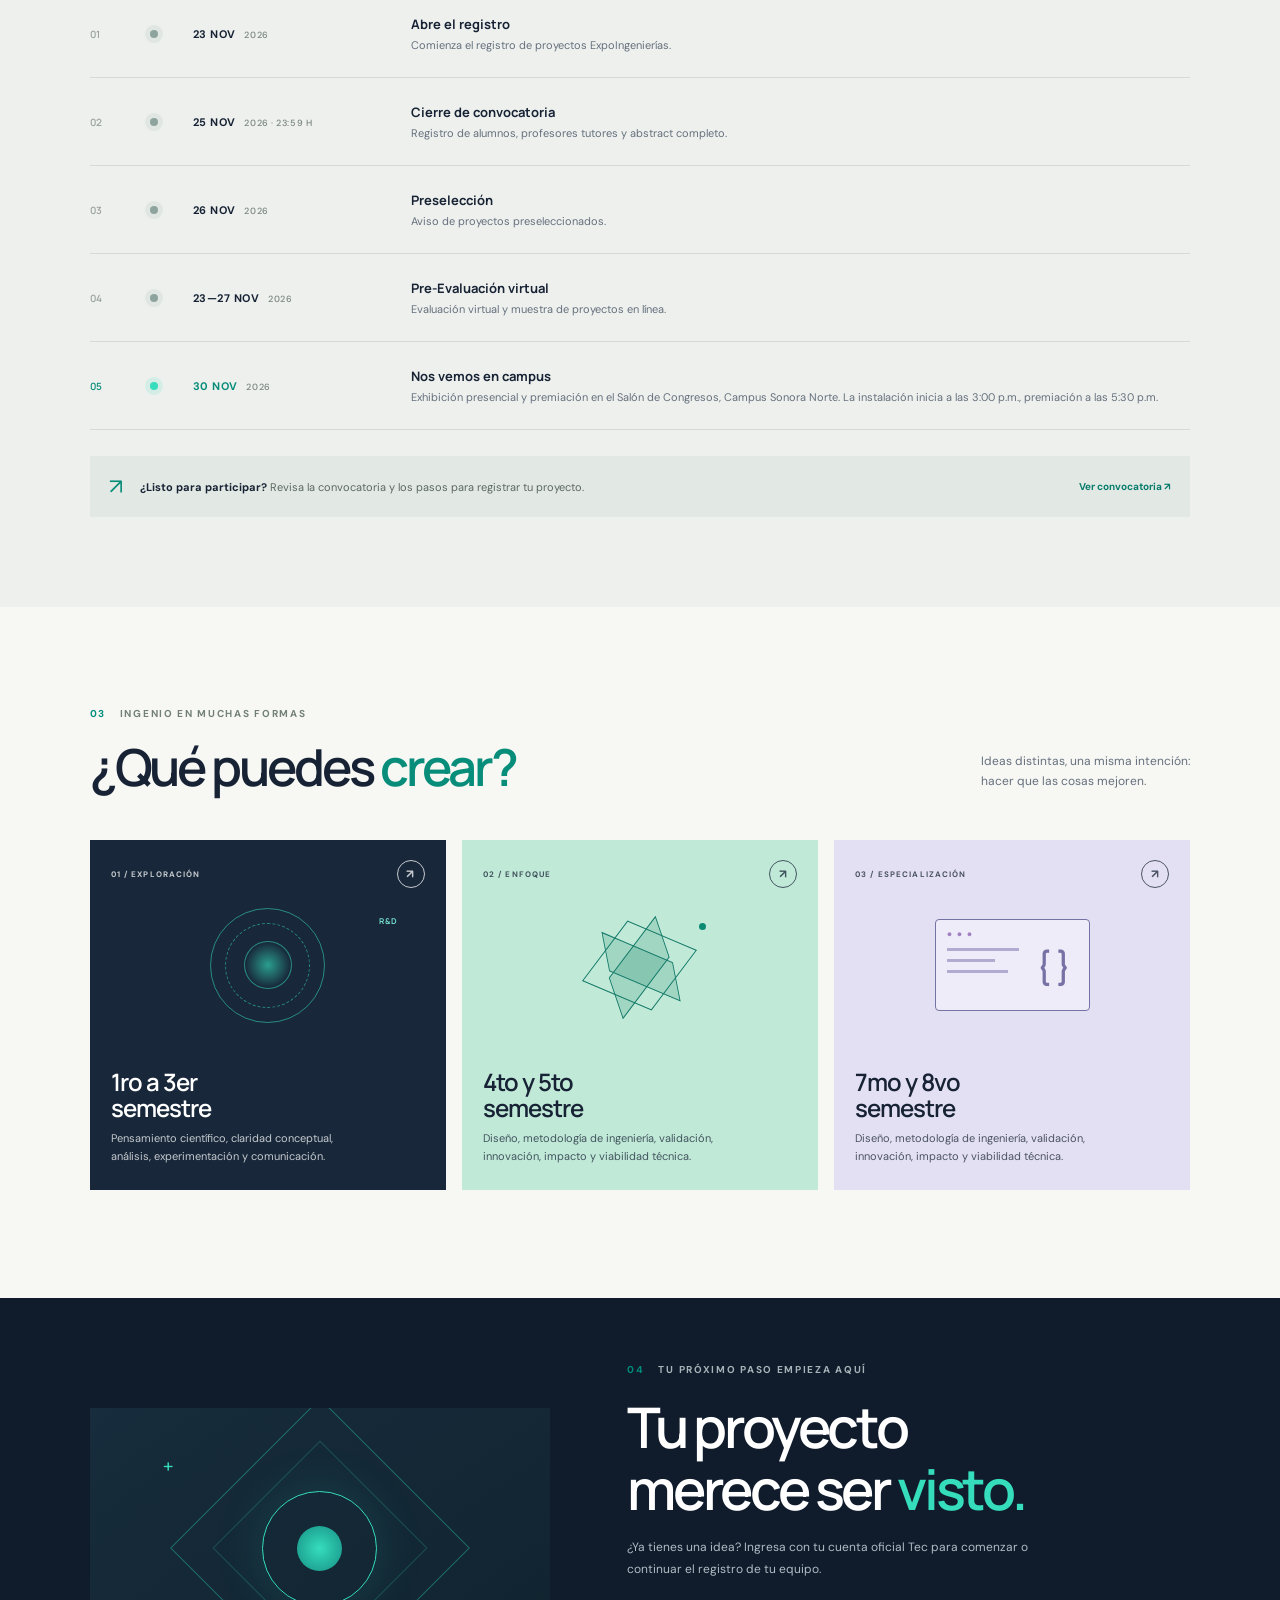
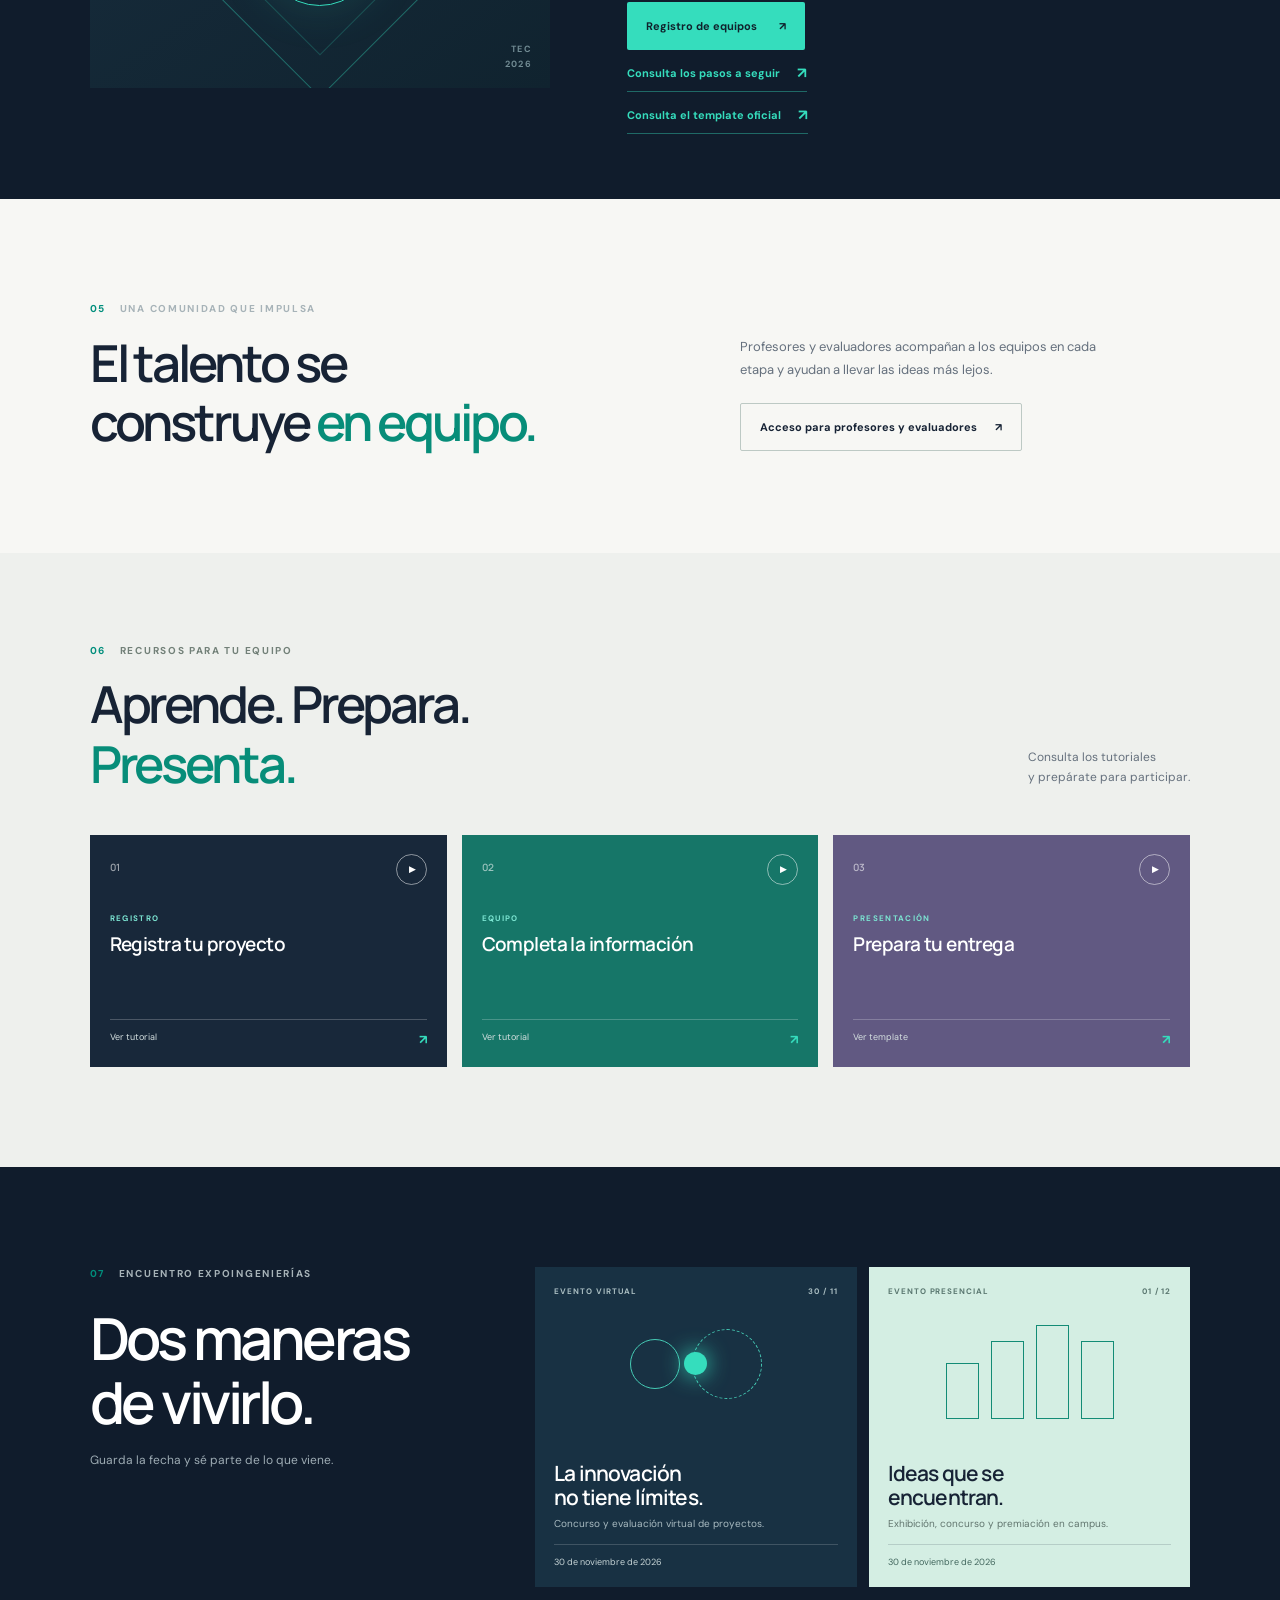
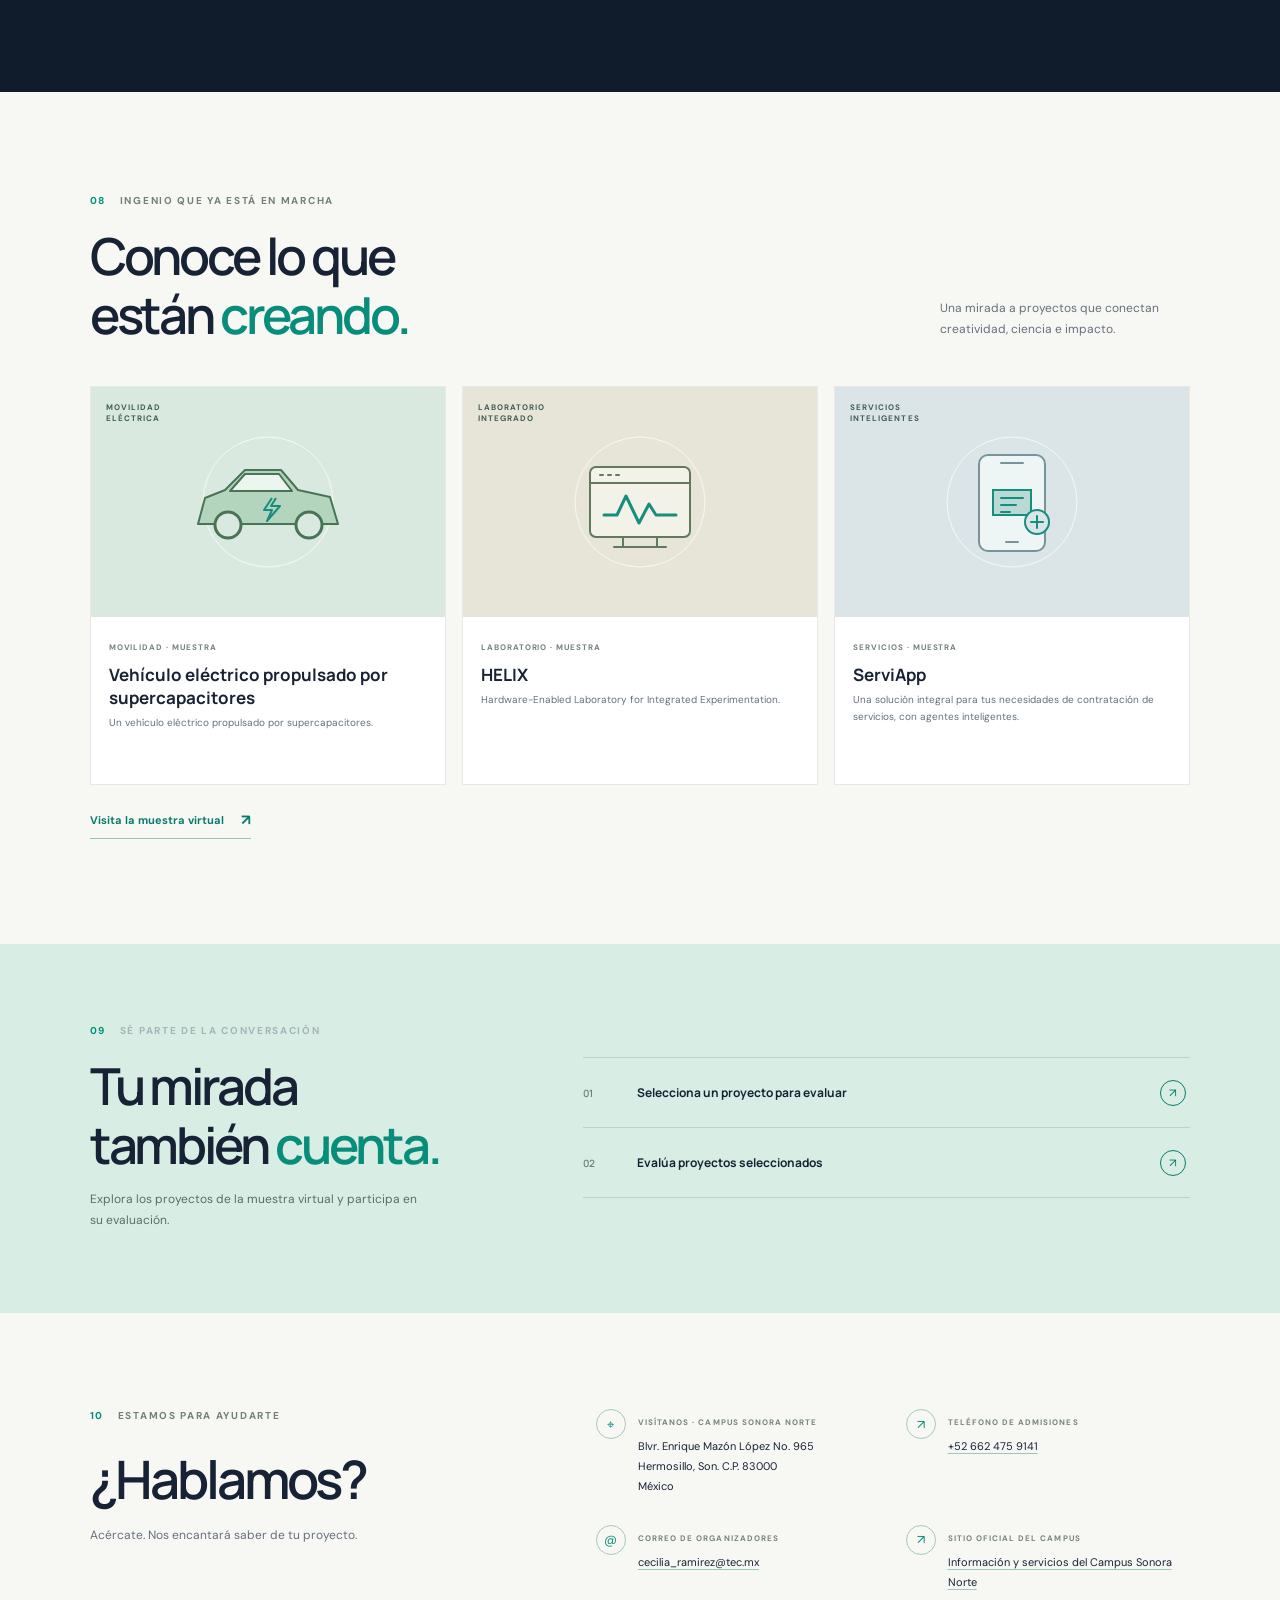
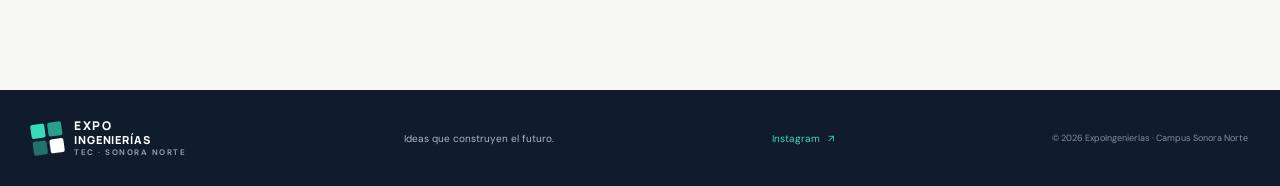
==== commit 17558c1d: "insta de life, contact de org" ====
--- a/index.html
+++ b/index.html
@@ -240,7 +240,7 @@
       <div class="contact-details">
         <div class="contact-item"><span class="contact-icon" aria-hidden="true">⌖</span><div><small>VISÍTANOS · CAMPUS SONORA NORTE</small><p>Blvr. Enrique Mazón López No. 965<br>Hermosillo, Son. C.P. 83000<br>México</p></div></div>
         <div class="contact-item"><span class="contact-icon" aria-hidden="true">↗</span><div><small>TELÉFONO DE ADMISIONES</small><p><a href="tel:+526624759141">+52 662 475 9141</a></p></div></div>
-        <div class="contact-item"><span class="contact-icon" aria-hidden="true">@</span><div><small>CORREO DE ADMISIONES</small><p><a href="mailto:admisiones.son@info.tec.mx">admisiones.son@info.tec.mx</a></p></div></div>
+        <div class="contact-item"><span class="contact-icon" aria-hidden="true">@</span><div><small>CORREO DE ORGANIZADORES</small><p><a href="mailto:cecilia_ramirez@tec.mx">cecilia_ramirez@tec.mx</a></p></div></div>
         <div class="contact-item"><span class="contact-icon" aria-hidden="true">↗</span><div><small>SITIO OFICIAL DEL CAMPUS</small><p><a href="https://tec.mx/es/sonora-norte" target="_blank" rel="noopener">Información y servicios del Campus Sonora Norte</a></p></div></div>
       </div>
     </section>
@@ -252,7 +252,7 @@
       <span class="brand-name">EXPO<span>INGENIERÍAS</span><small>TEC · SONORA NORTE</small></span>
     </a>
     <p>Ideas que construyen el futuro.</p>
-    <a class="instagram-link" href="https://www.instagram.com/expoingenierias.tec" target="_blank" rel="noopener" aria-label="ExpoIngenierías en Instagram">Instagram <span aria-hidden="true">↗</span></a>
+    <a class="instagram-link" href="https://www.instagram.com/pasio_csn" target="_blank" rel="noopener" aria-label="ExpoIngenierías en Instagram">Instagram <span aria-hidden="true">↗</span></a>
     <span class="footer-copy">© 2026 ExpoIngenierías · Campus Sonora Norte</span>
   </footer>
 </body>
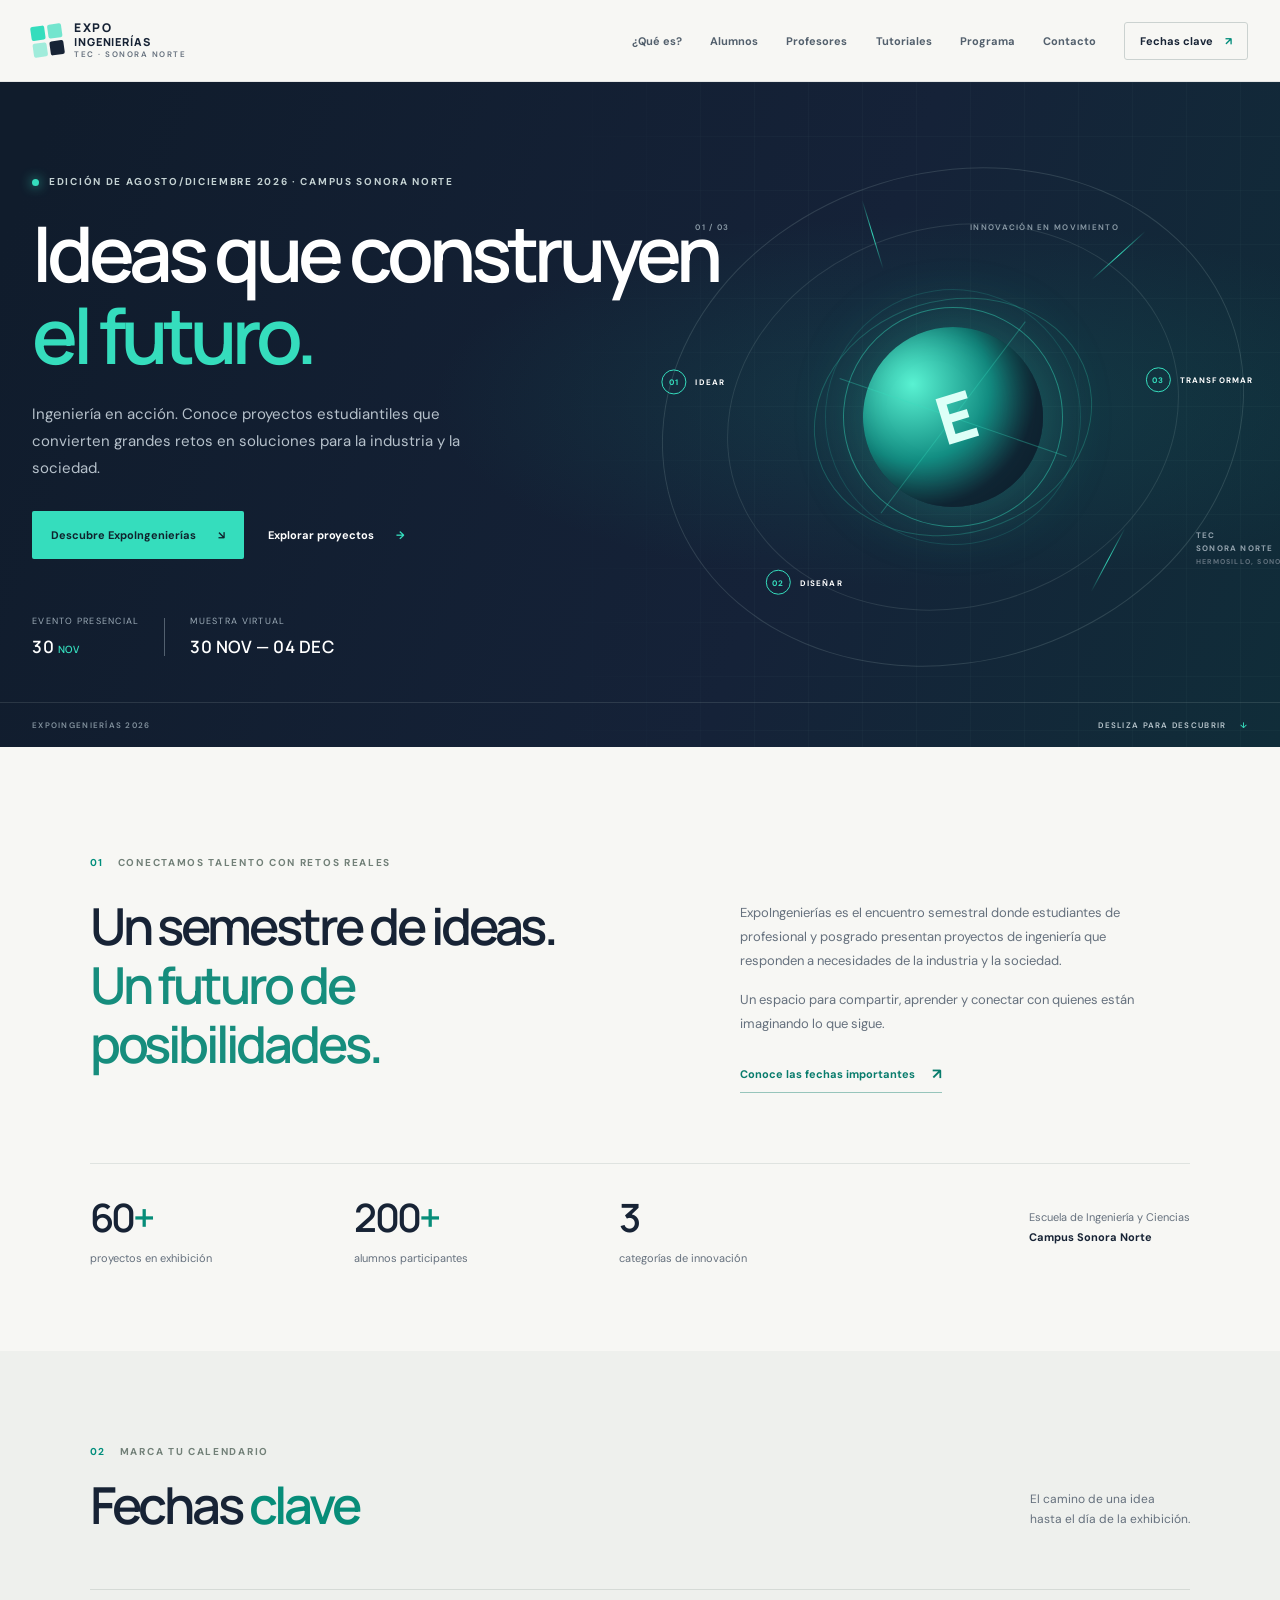
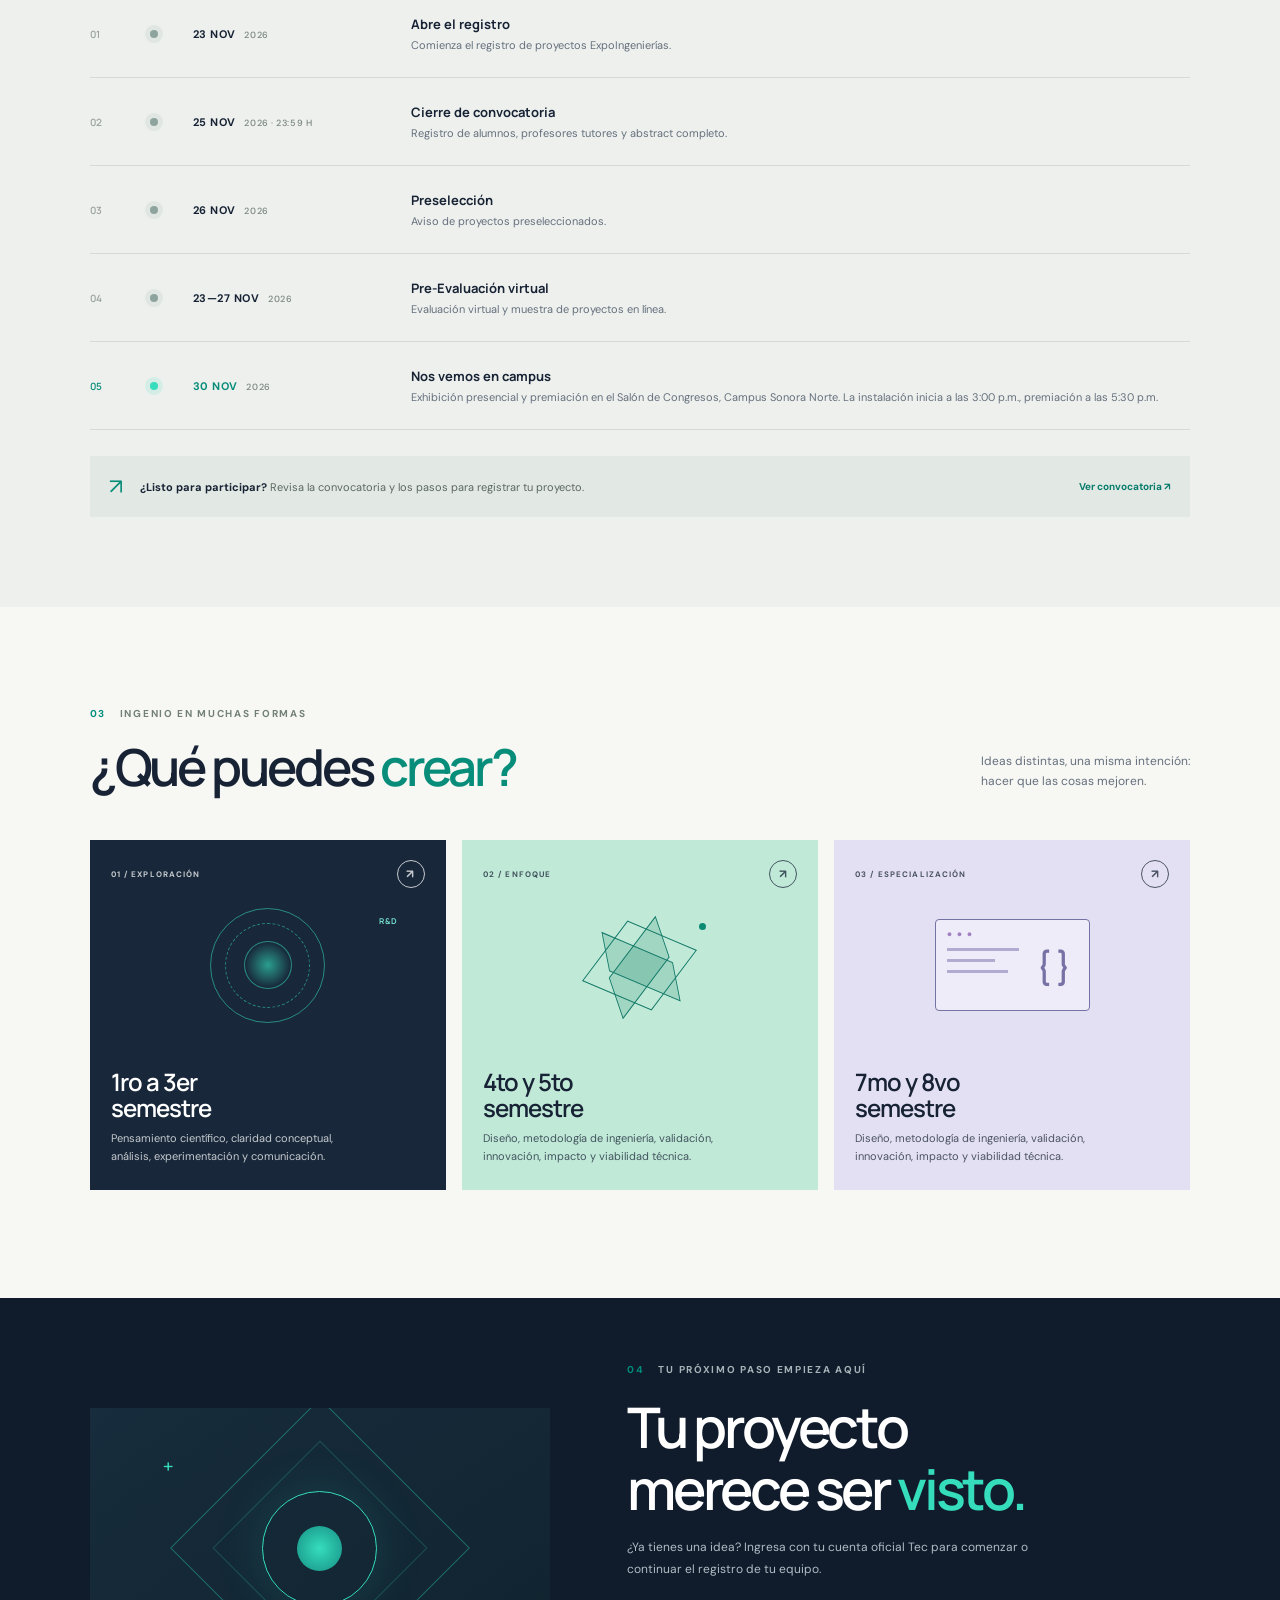
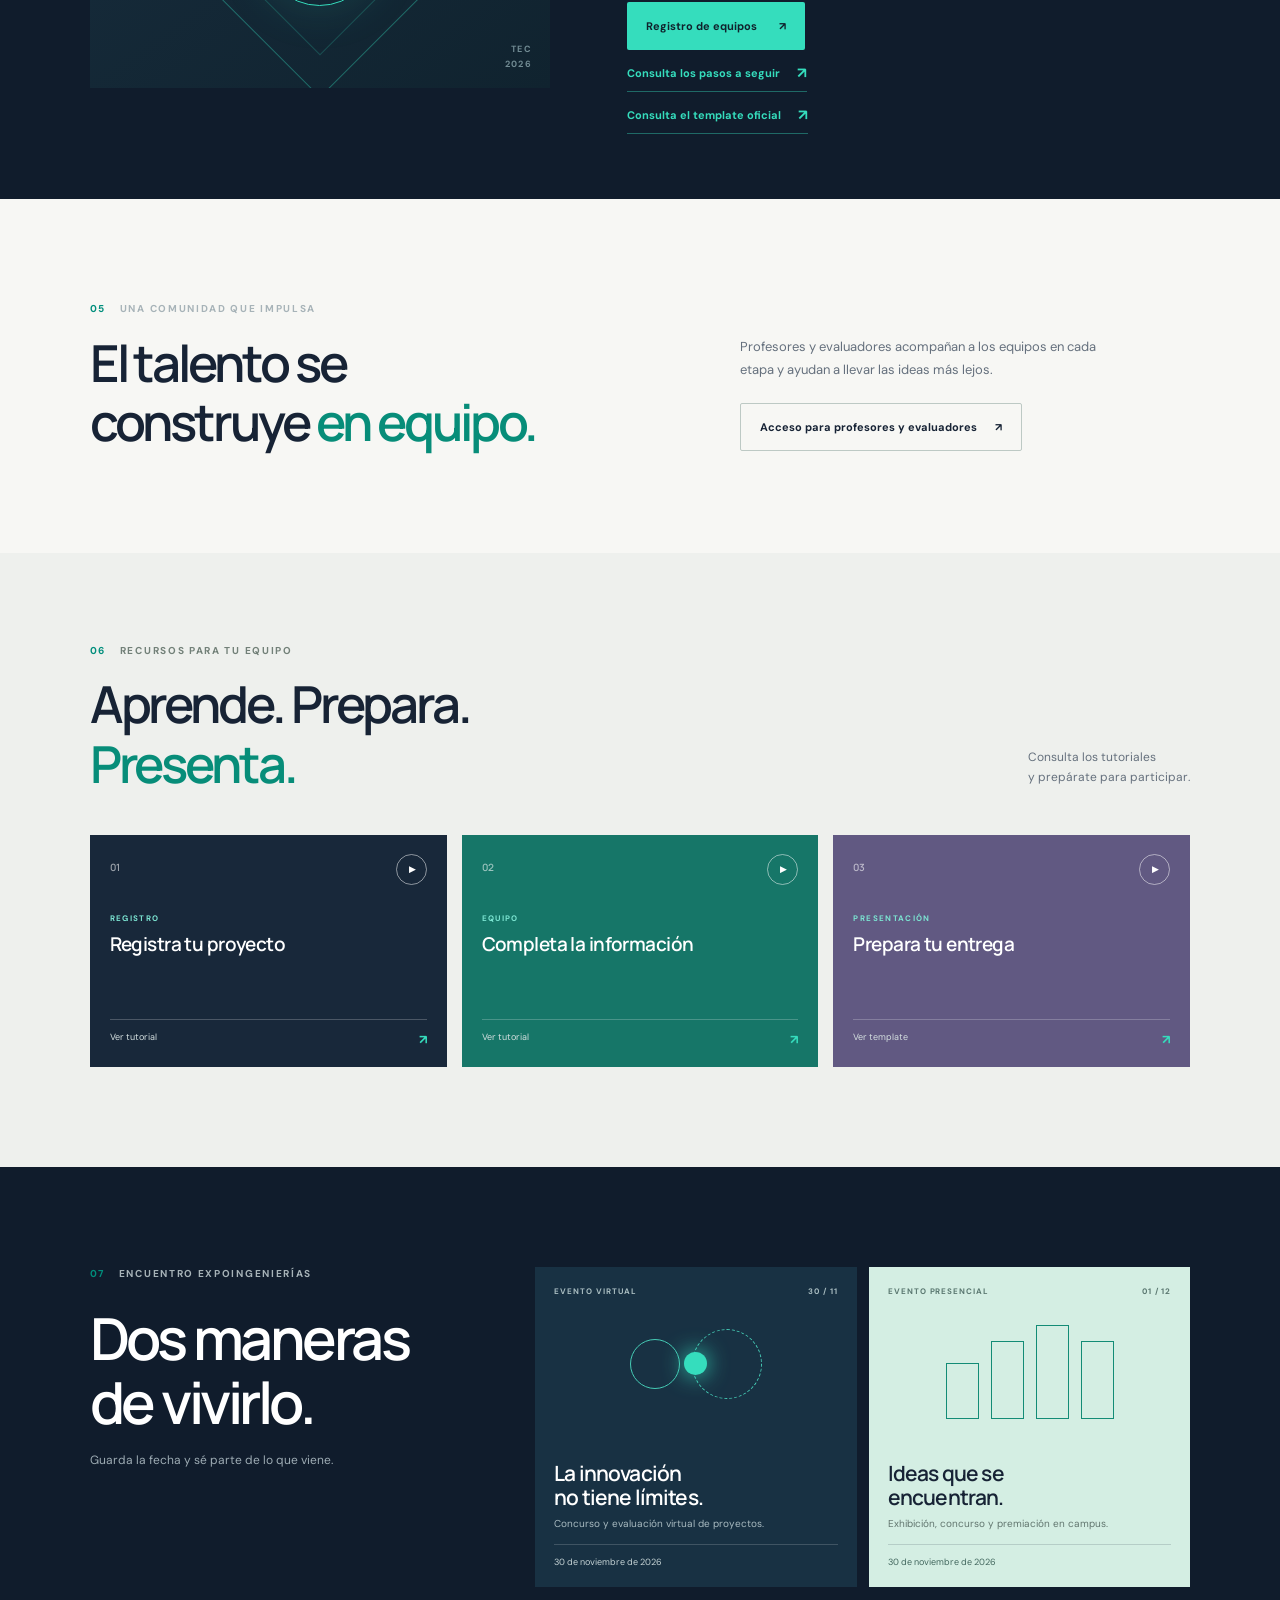
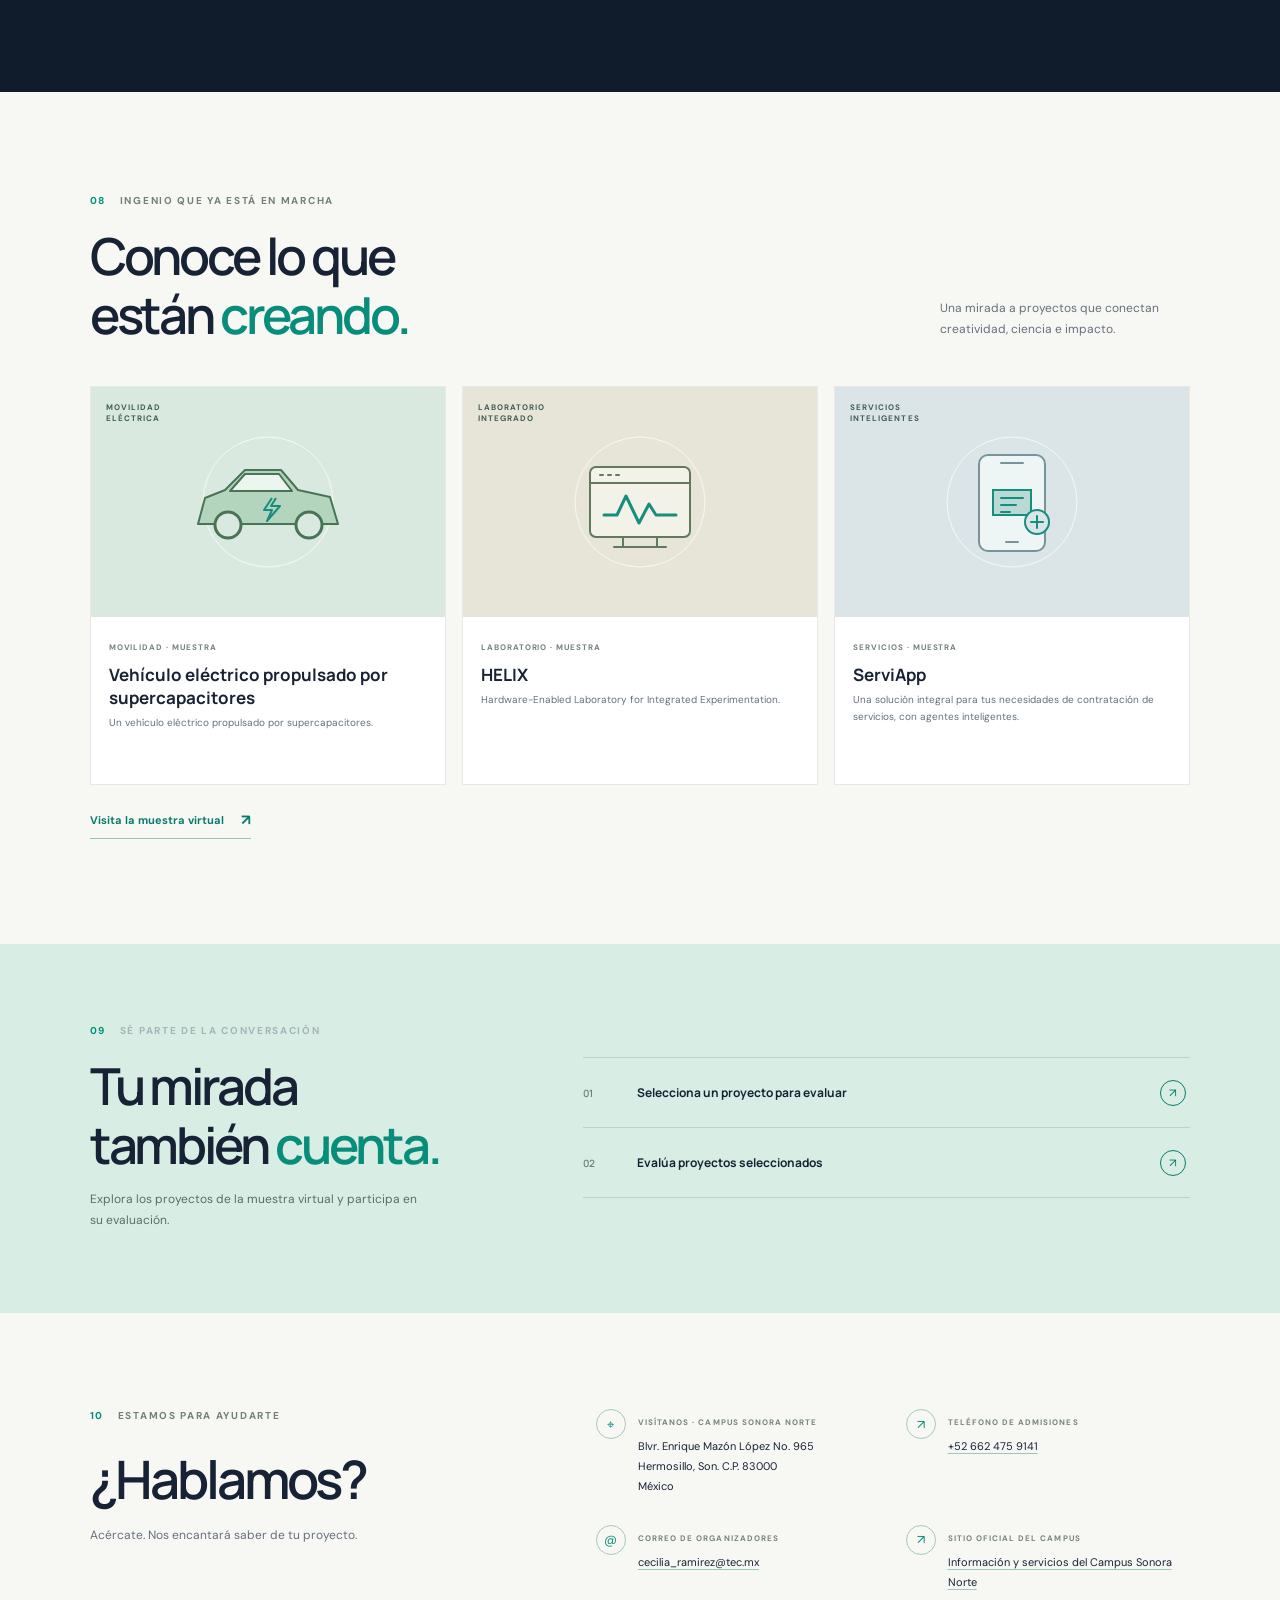
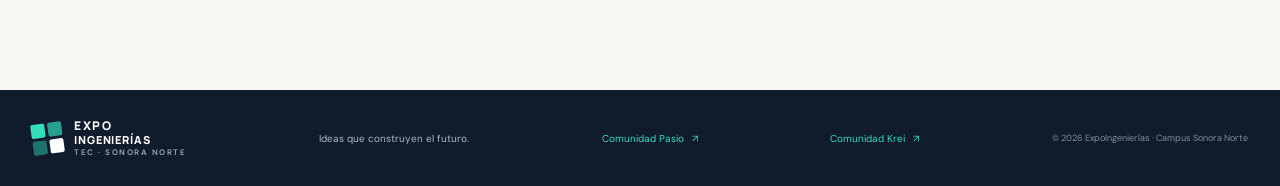
==== commit 16273910: "pasio and krei" ====
--- a/index.html
+++ b/index.html
@@ -167,7 +167,7 @@
       </div>
       <div class="tutorial-grid">
         <a class="tutorial-card" href="https://youtu.be/opxGu3tZ9gY" target="_blank" rel="noopener"><span class="tutorial-number">01</span><span class="play-icon" aria-hidden="true">▶</span><span class="tutorial-label">REGISTRO</span><h3>Registra tu proyecto</h3><span class="tutorial-link">Ver tutorial <b>↗</b></span></a>
-        <a class="tutorial-card" href="https://www.youtube.com/watch?v=QYlXbpVozcE" target="_blank" rel="noopener"><span class="tutorial-number">02</span><span class="play-icon" aria-hidden="true">▶</span><span class="tutorial-label">EQUIPO</span><h3>Completa la información</h3><span class="tutorial-link">Ver tutorial <b>↗</b></span></a>
+        <a class="tutorial-card" href="https://youtu.be/dQw4w9WgXcQ" target="_blank" rel="noopener"><span class="tutorial-number">02</span><span class="play-icon" aria-hidden="true">▶</span><span class="tutorial-label">EQUIPO</span><h3>Completa la información</h3><span class="tutorial-link">Ver tutorial <b>↗</b></span></a>
         <a class="tutorial-card" href="https://canva.link/poster-expoingenierias" target="_blank" rel="noopener"><span class="tutorial-number">03</span><span class="play-icon" aria-hidden="true">▶</span><span class="tutorial-label">PRESENTACIÓN</span><h3>Prepara tu entrega</h3><span class="tutorial-link">Ver template <b>↗</b></span></a>
       </div>
     </section>
@@ -252,7 +252,8 @@
       <span class="brand-name">EXPO<span>INGENIERÍAS</span><small>TEC · SONORA NORTE</small></span>
     </a>
     <p>Ideas que construyen el futuro.</p>
-    <a class="instagram-link" href="https://www.instagram.com/pasio_csn" target="_blank" rel="noopener" aria-label="ExpoIngenierías en Instagram">Instagram <span aria-hidden="true">↗</span></a>
+    <a class="instagram-link" href="https://www.instagram.com/pasio_csn" target="_blank" rel="noopener" aria-label="Comunidad Pasio en Instagram">Comunidad Pasio <span aria-hidden="true">↗</span></a>
+    <a class="instagram-link" href="https://www.instagram.com/Kreicsn" target="_blank" rel="noopener" aria-label="Comunidad Krei en Instagram">Comunidad Krei <span aria-hidden="true">↗</span></a>
     <span class="footer-copy">© 2026 ExpoIngenierías · Campus Sonora Norte</span>
   </footer>
 </body>
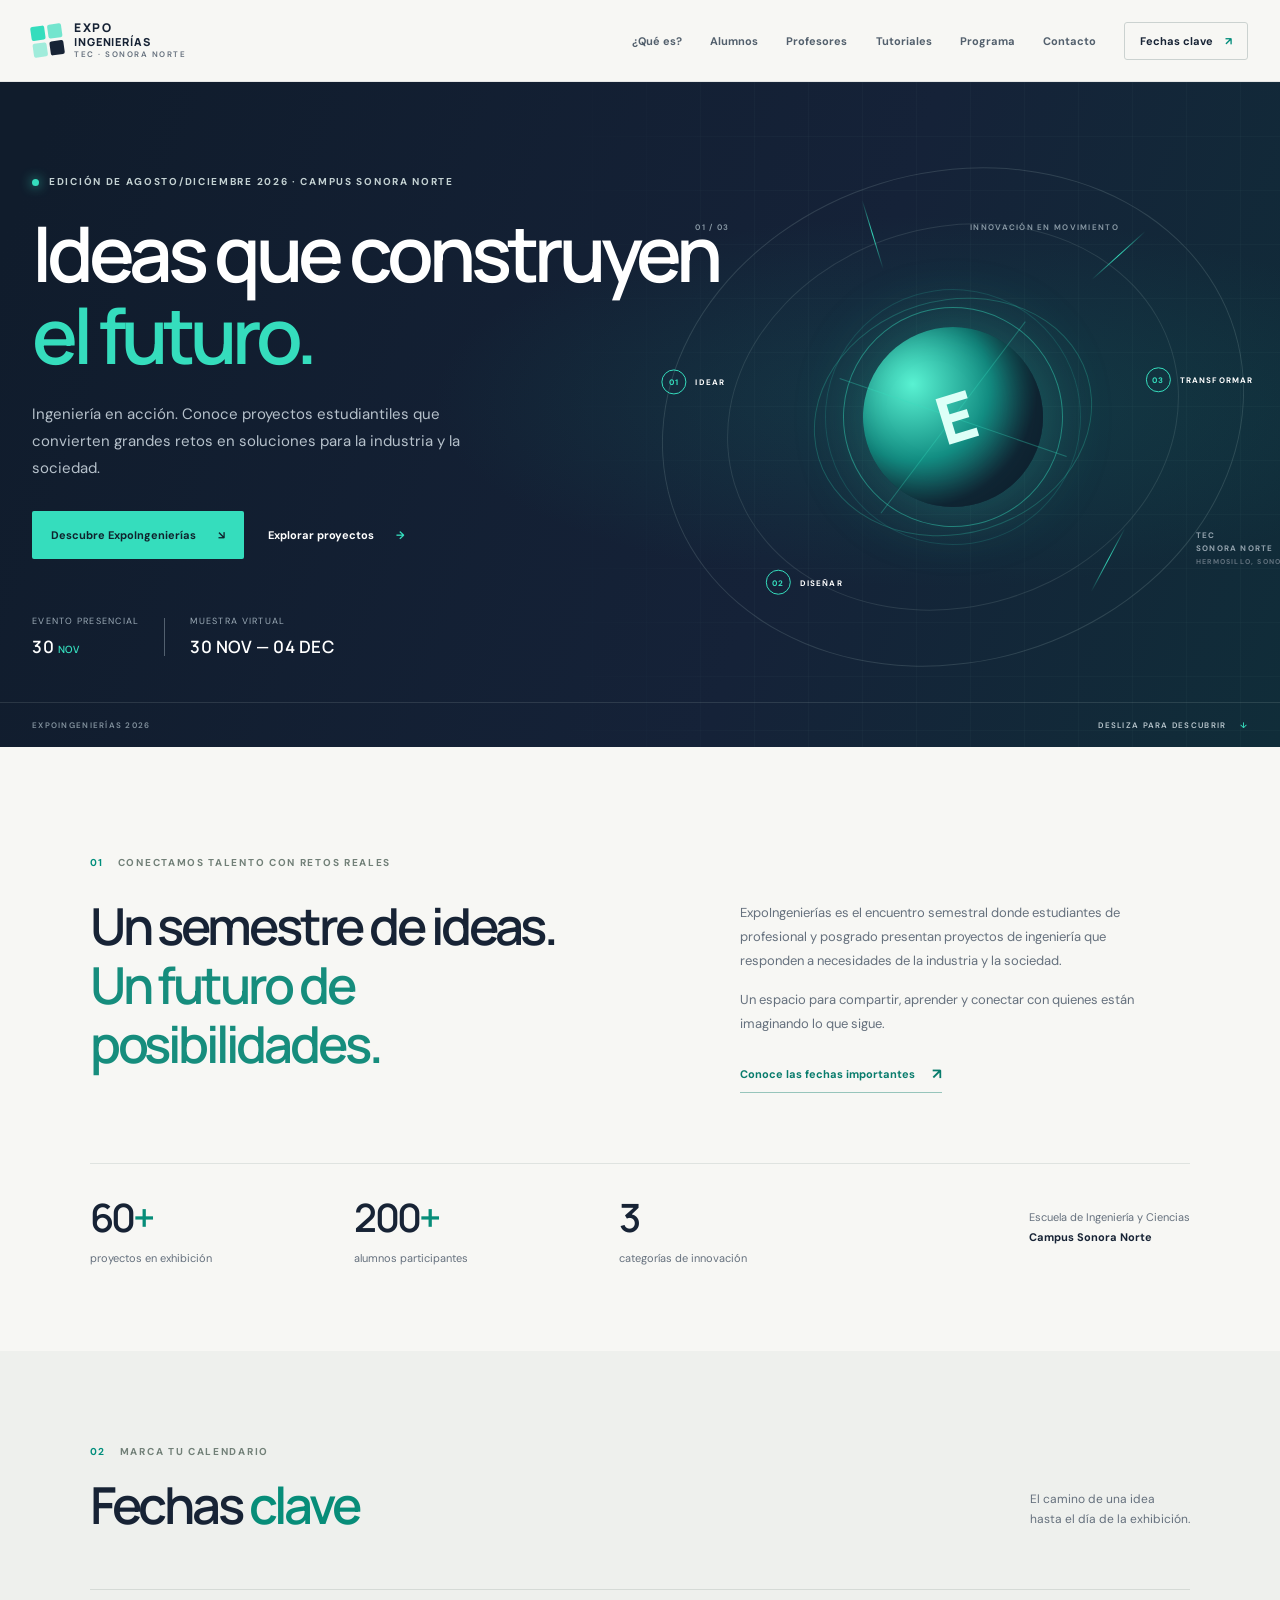
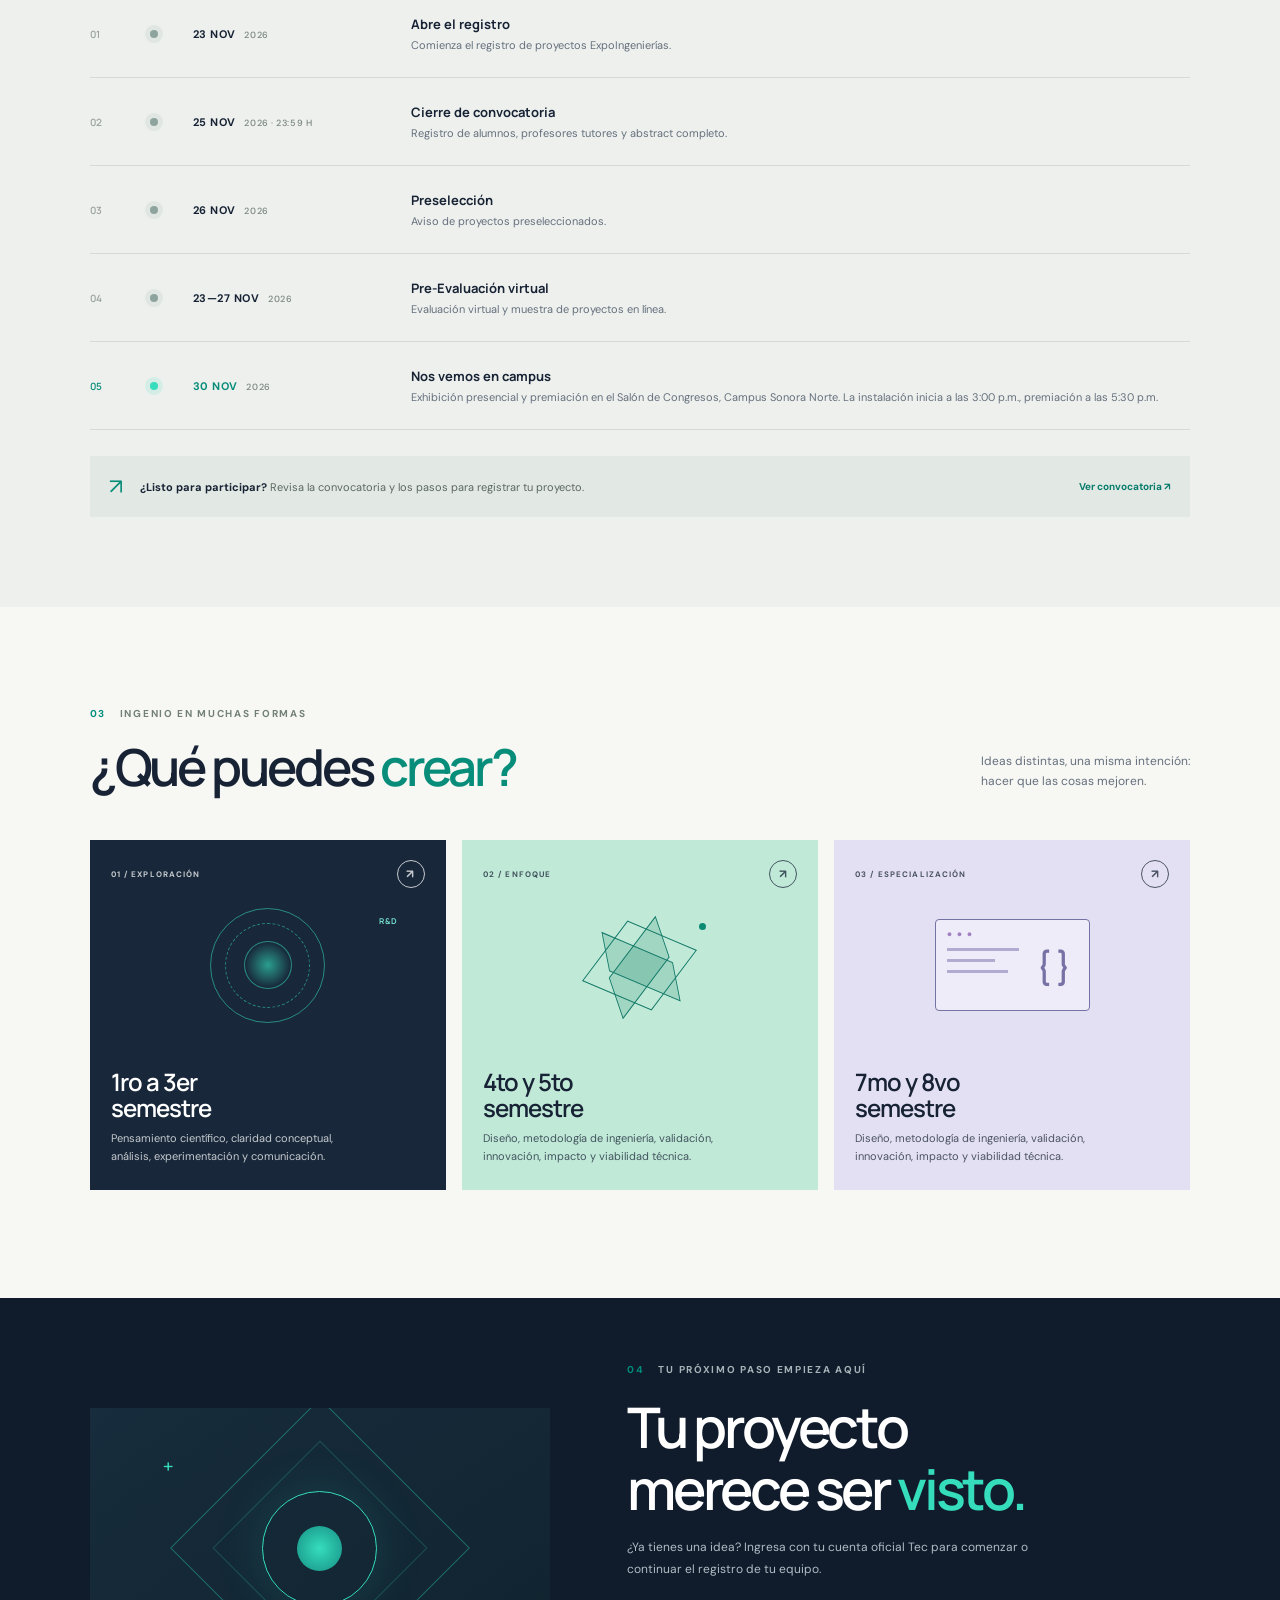
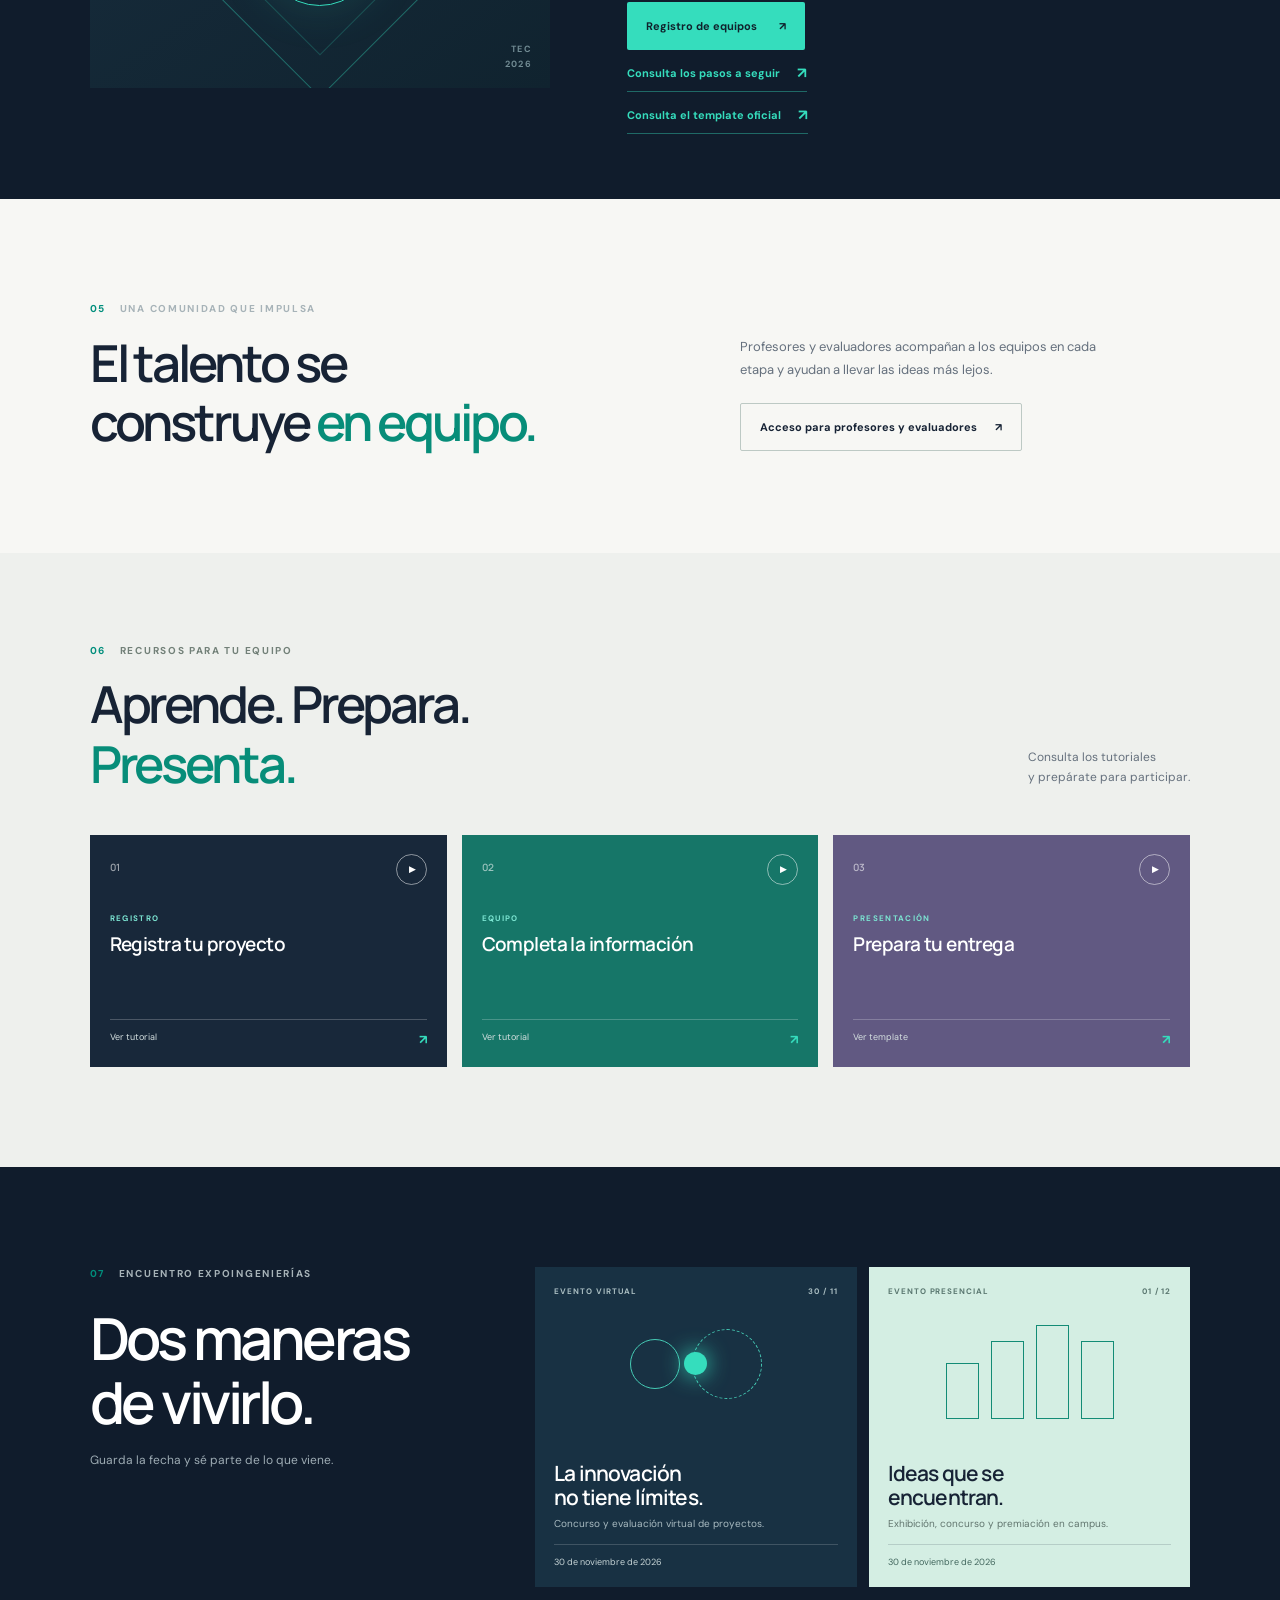
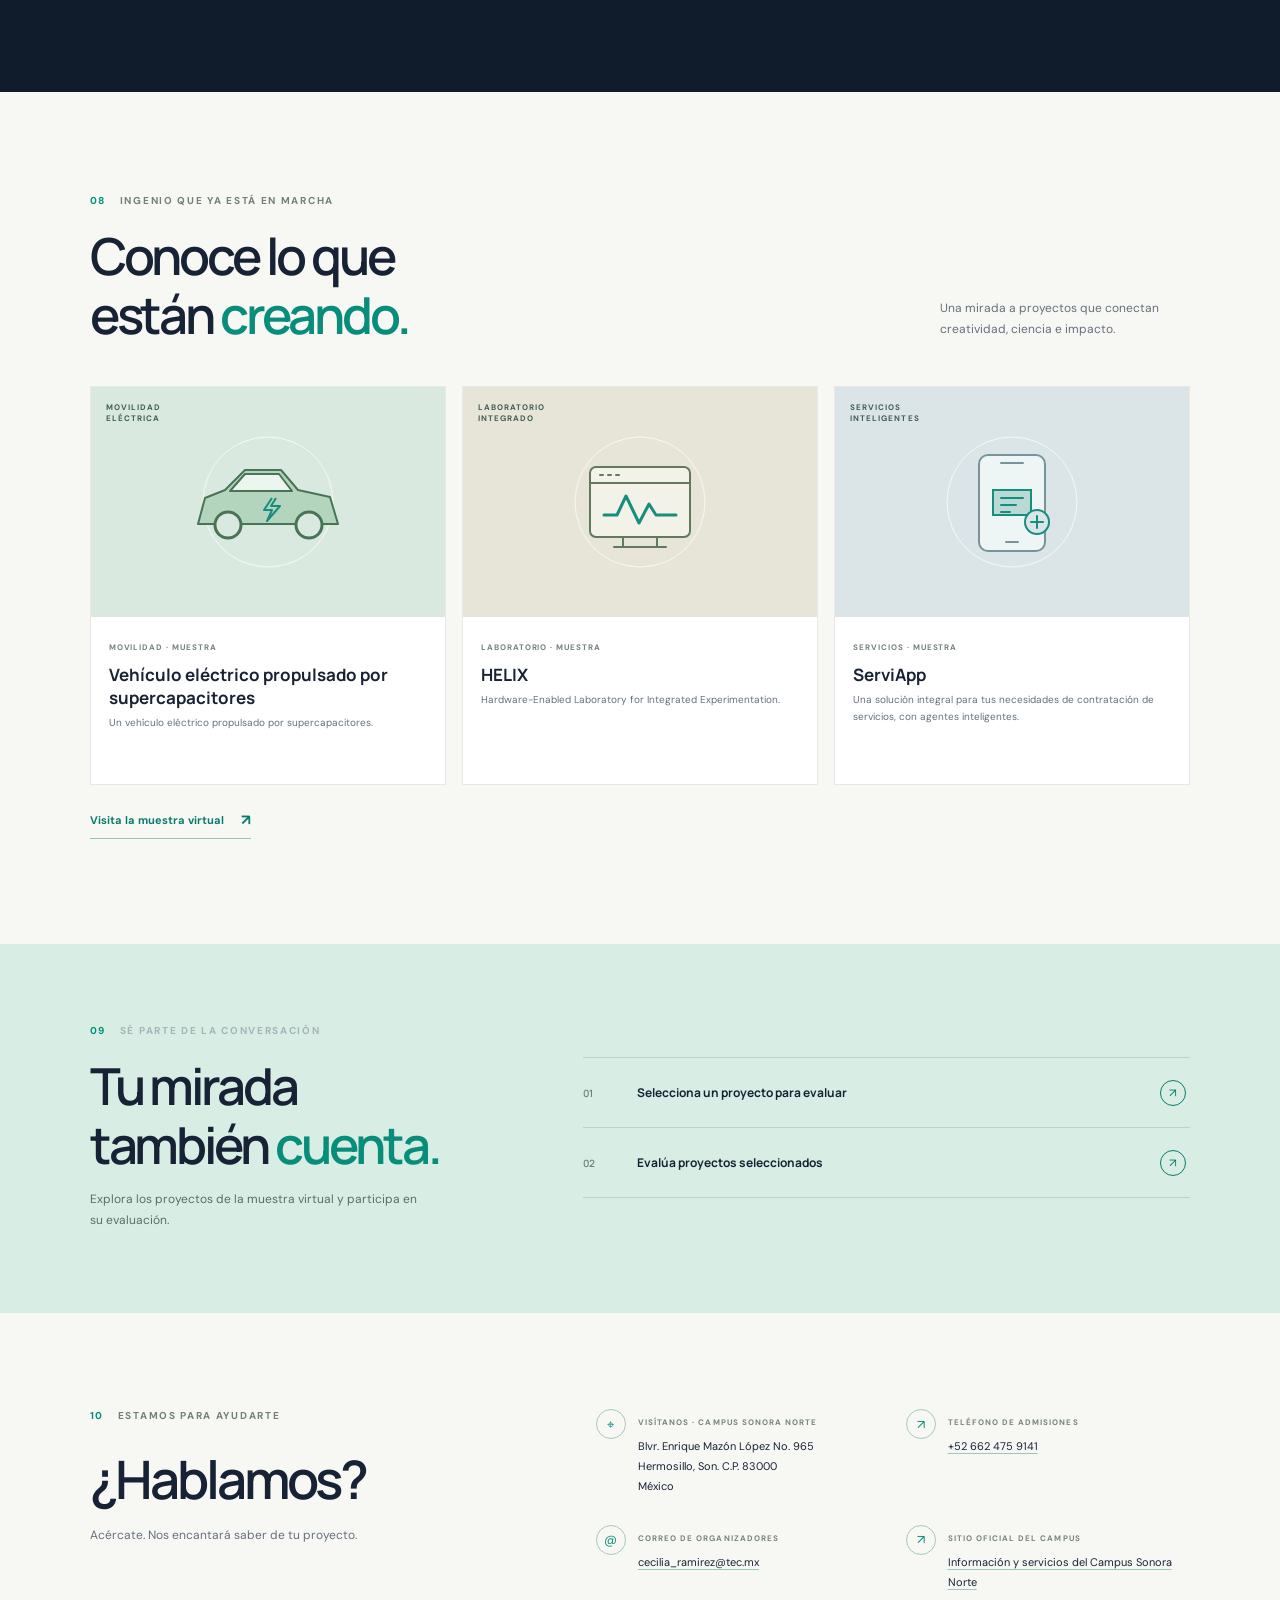
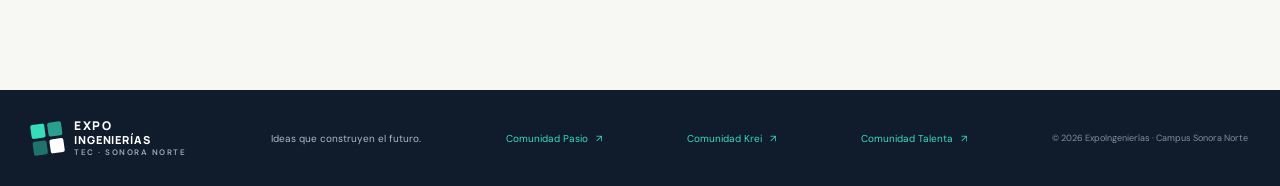
==== commit 72312142: "talenta" ====
--- a/index.html
+++ b/index.html
@@ -254,6 +254,7 @@
     <p>Ideas que construyen el futuro.</p>
     <a class="instagram-link" href="https://www.instagram.com/pasio_csn" target="_blank" rel="noopener" aria-label="Comunidad Pasio en Instagram">Comunidad Pasio <span aria-hidden="true">↗</span></a>
     <a class="instagram-link" href="https://www.instagram.com/Kreicsn" target="_blank" rel="noopener" aria-label="Comunidad Krei en Instagram">Comunidad Krei <span aria-hidden="true">↗</span></a>
+    <a class="instagram-link" href="https://www.instagram.com/Talenta_son" target="_blank" rel="noopener" aria-label="Comunidad Talenta en Instagram">Comunidad Talenta <span aria-hidden="true">↗</span></a>
     <span class="footer-copy">© 2026 ExpoIngenierías · Campus Sonora Norte</span>
   </footer>
 </body>
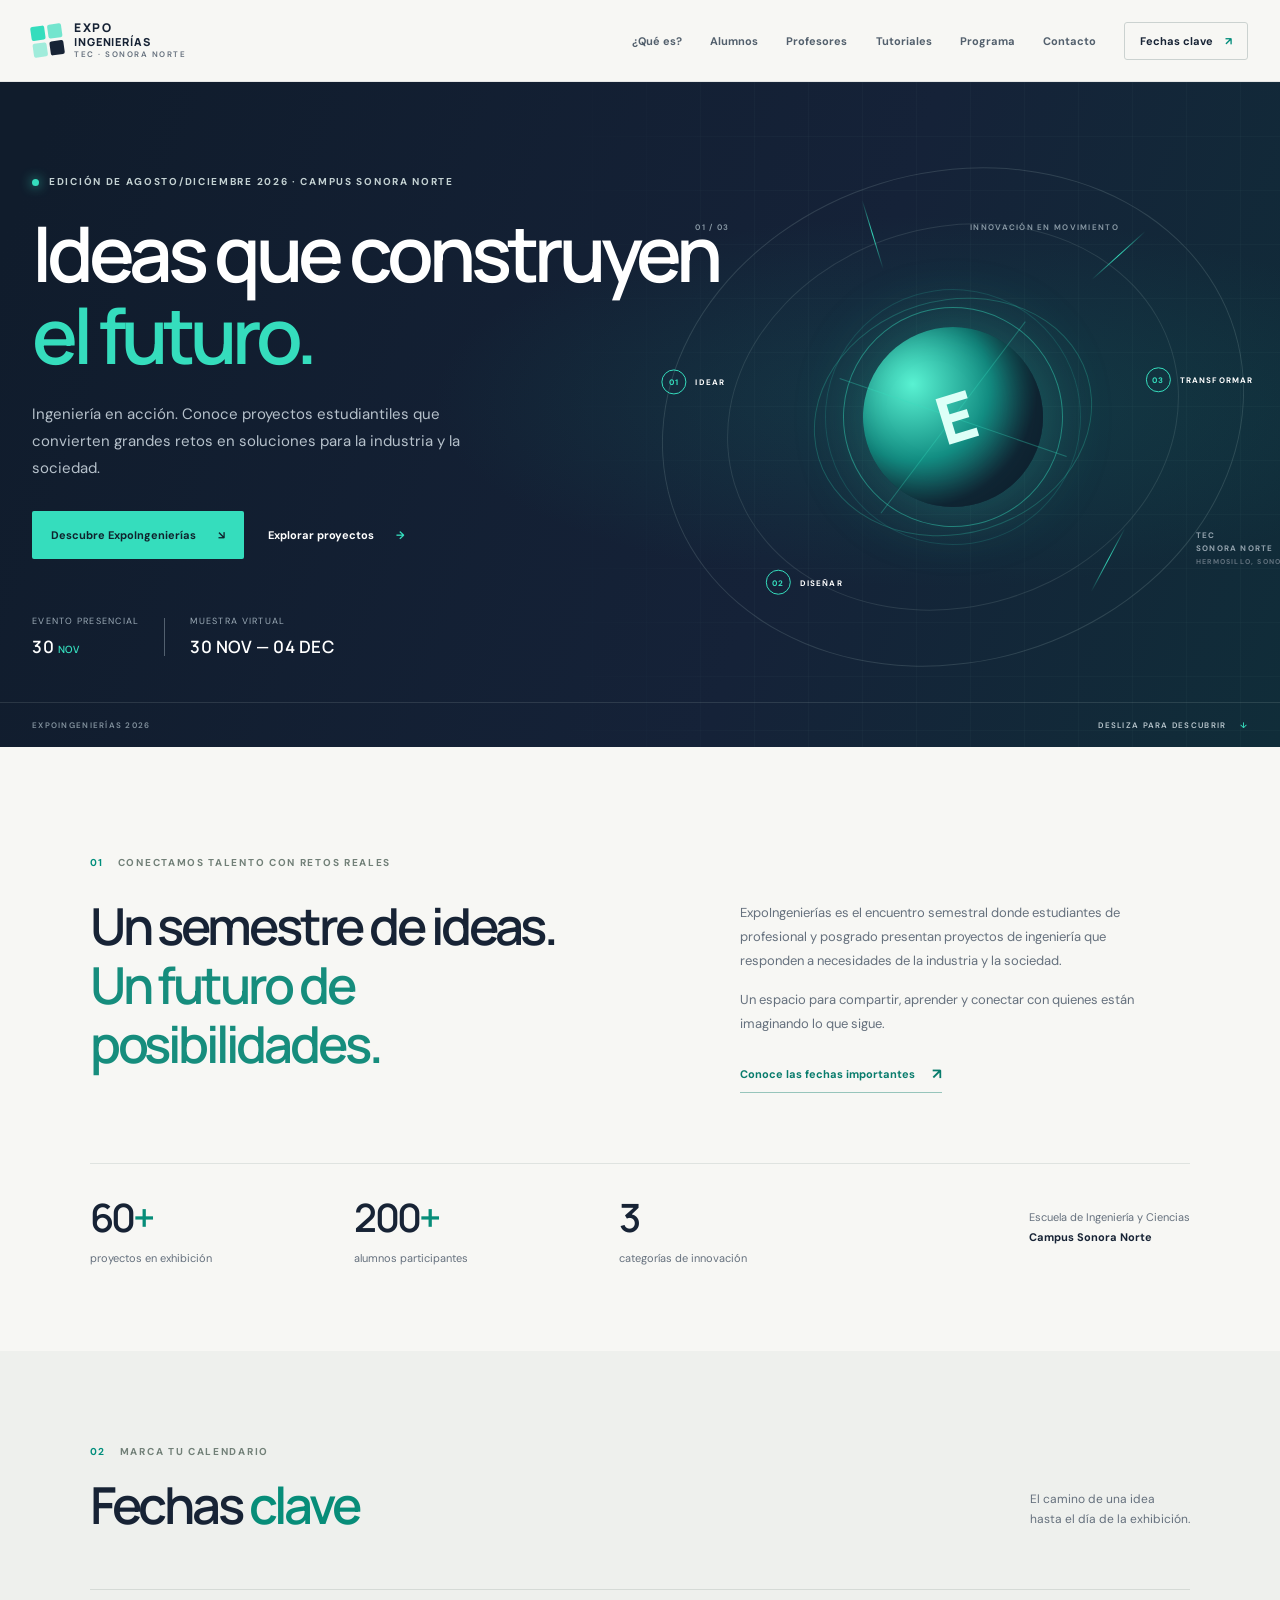
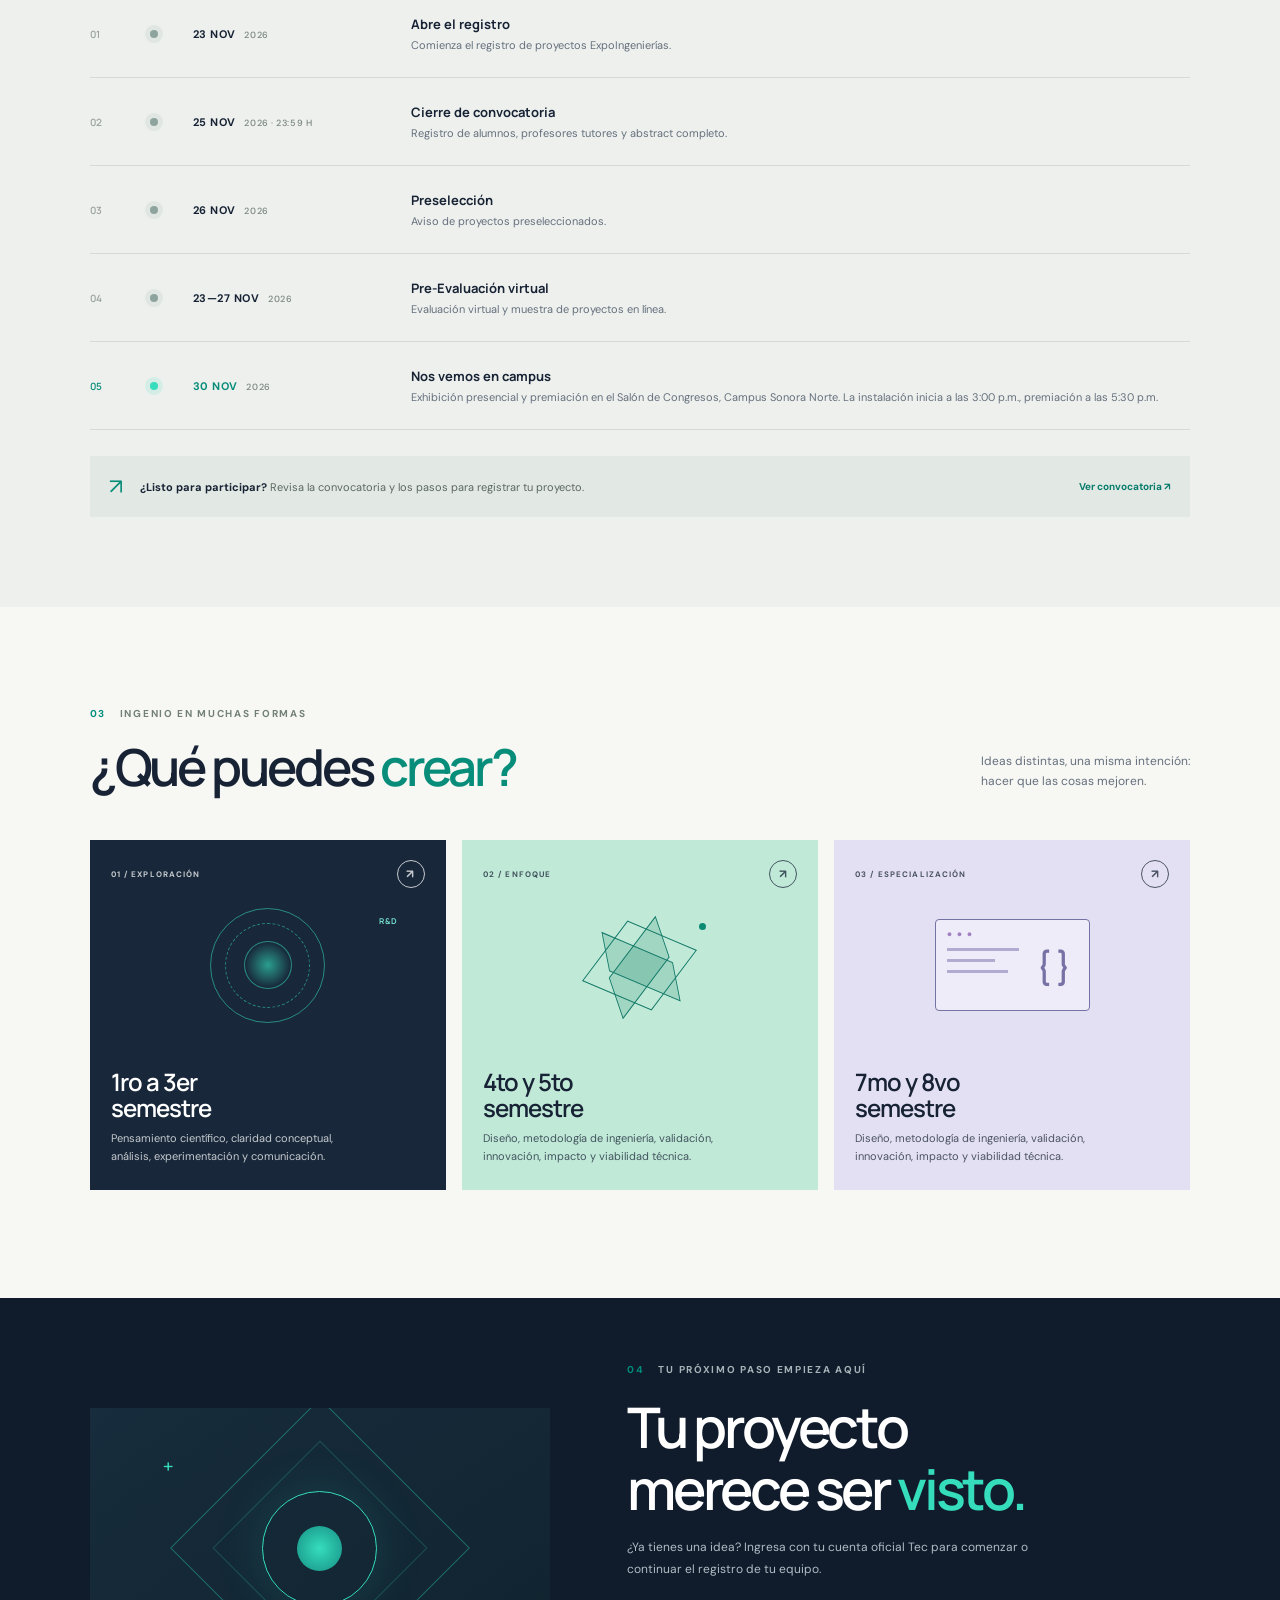
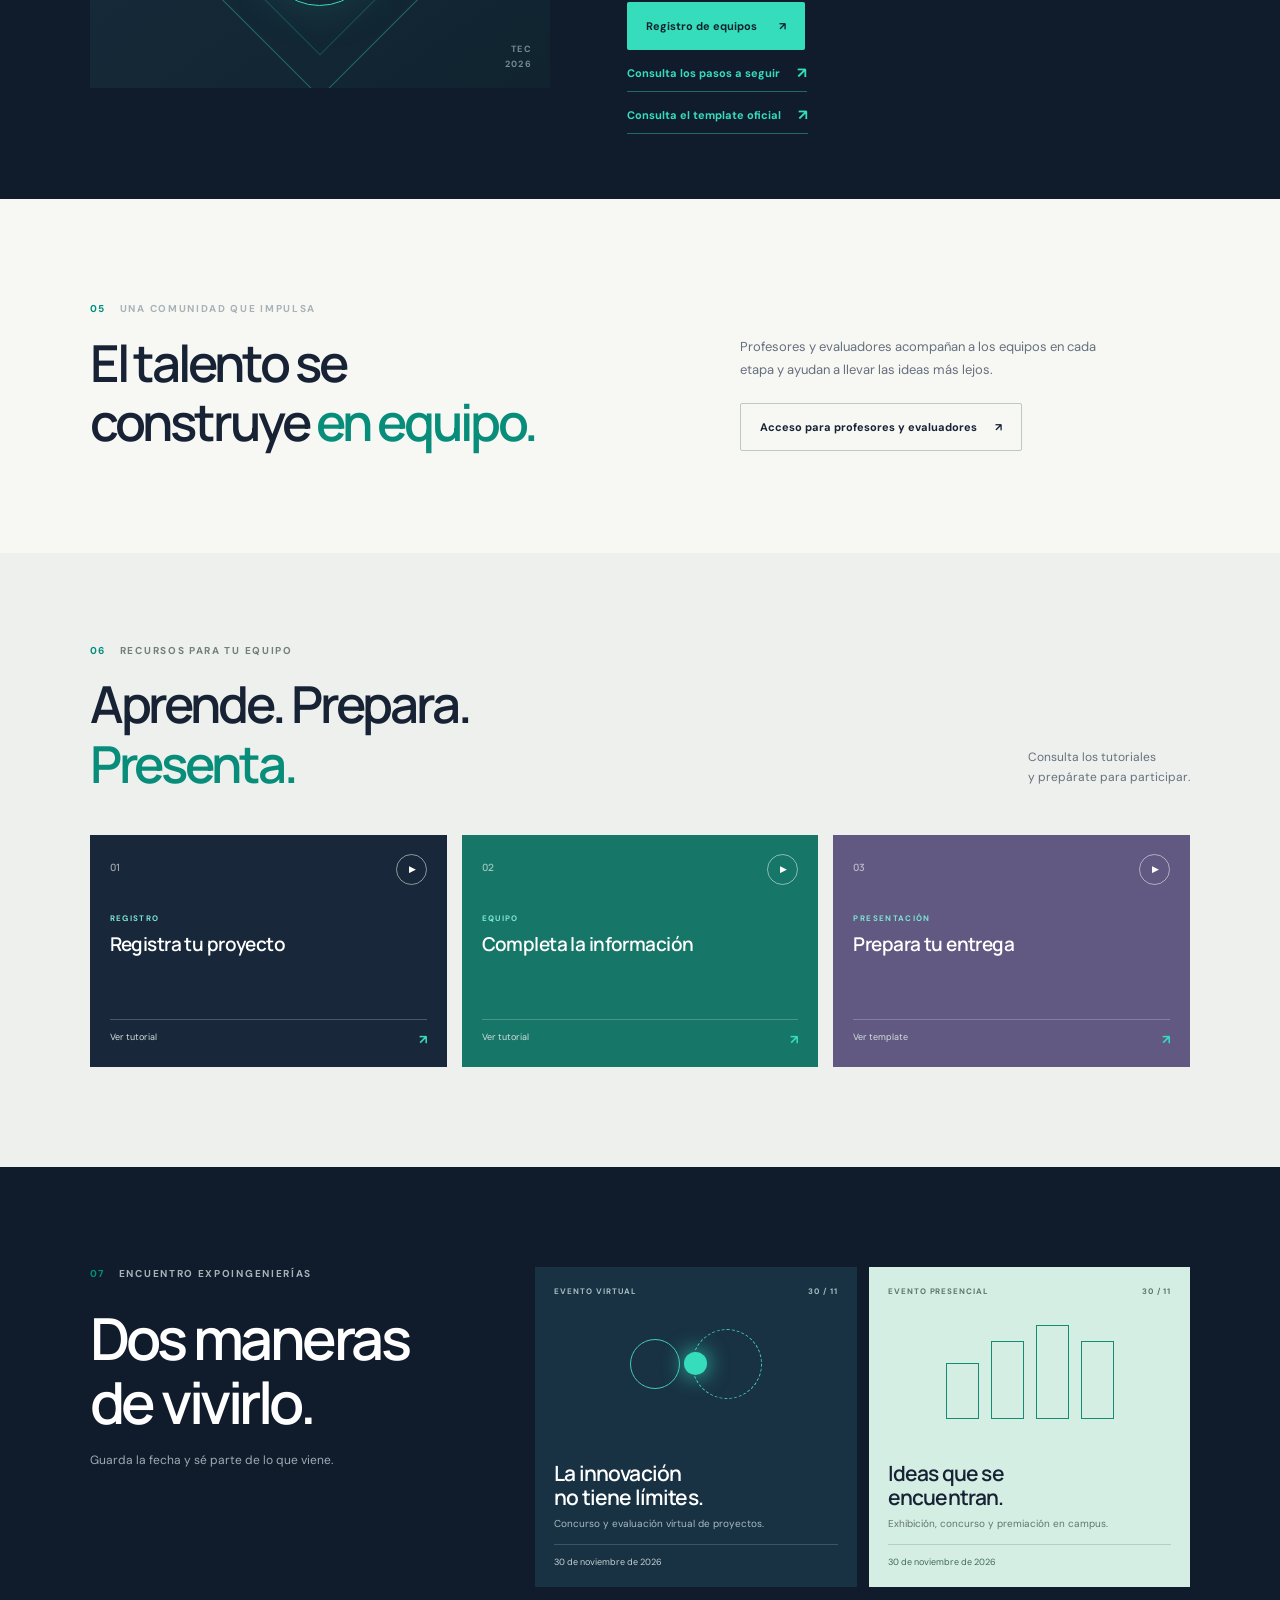
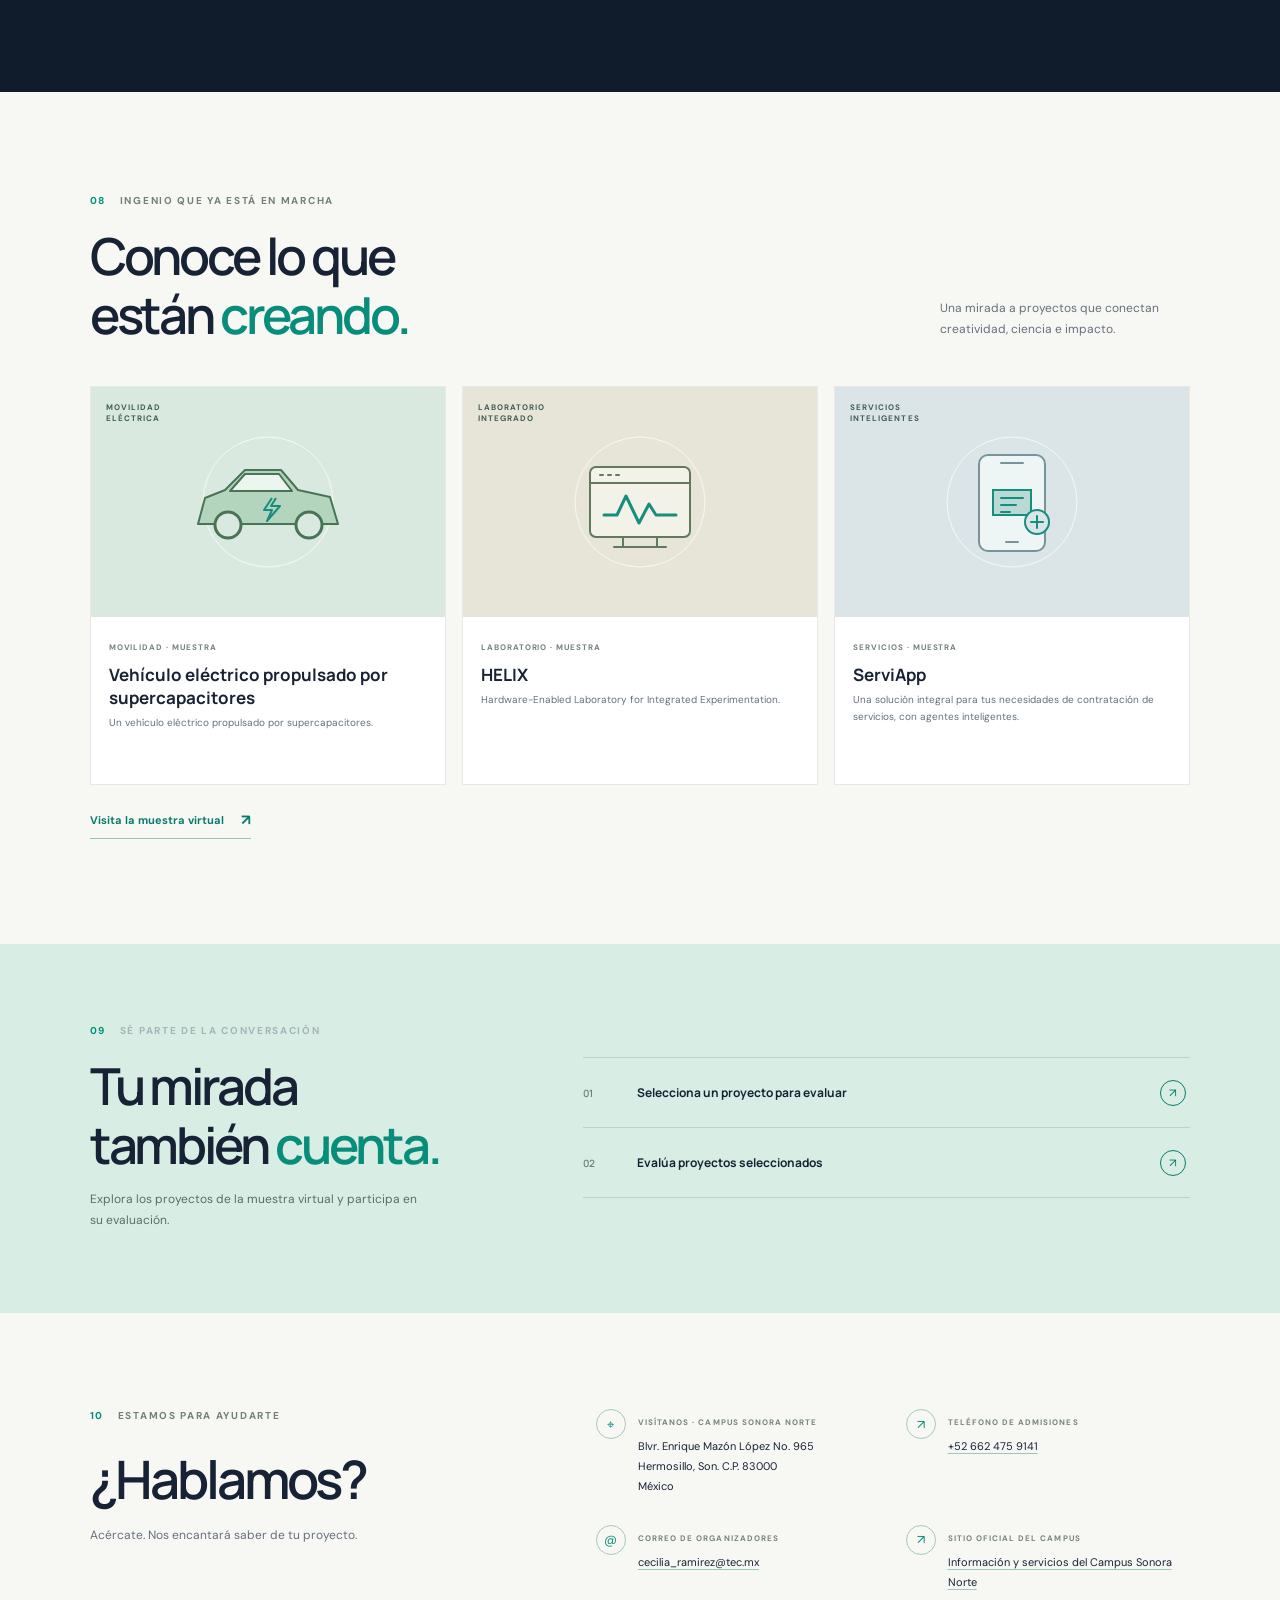
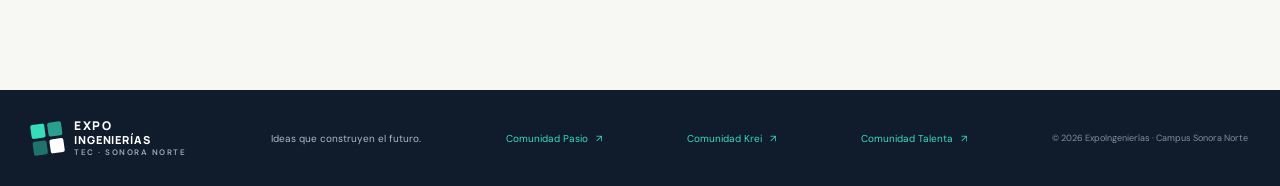
==== commit 65e0c0de: "Fecha medio oculta" ====
--- a/index.html
+++ b/index.html
@@ -176,7 +176,7 @@
       <div class="program-title"><div class="section-kicker"><span>07</span> ENCUENTRO EXPOINGENIERÍAS</div><h2>Dos maneras<br>de vivirlo.</h2><p>Guarda la fecha y sé parte de lo que viene.</p></div>
       <div class="program-cards">
         <article class="program-card"><div class="program-card-top"><span>EVENTO VIRTUAL</span><span>30 / 11</span></div><div class="program-symbol virtual-symbol" aria-hidden="true"><span></span><span></span><span></span></div><h3>La innovación<br>no tiene límites.</h3><p>Concurso y evaluación virtual de proyectos.</p><span class="program-date">30 de noviembre de 2026</span></article>
-        <article class="program-card program-card-light"><div class="program-card-top"><span>EVENTO PRESENCIAL</span><span>01 / 12</span></div><div class="program-symbol campus-symbol" aria-hidden="true"><span></span><span></span><span></span><span></span></div><h3>Ideas que se<br>encuentran.</h3><p>Exhibición, concurso y premiación en campus.</p><span class="program-date">30 de noviembre de 2026</span></article>
+        <article class="program-card program-card-light"><div class="program-card-top"><span>EVENTO PRESENCIAL</span><span>30 / 11</span></div><div class="program-symbol campus-symbol" aria-hidden="true"><span></span><span></span><span></span><span></span></div><h3>Ideas que se<br>encuentran.</h3><p>Exhibición, concurso y premiación en campus.</p><span class="program-date">30 de noviembre de 2026</span></article>
       </div>
     </section>
 
